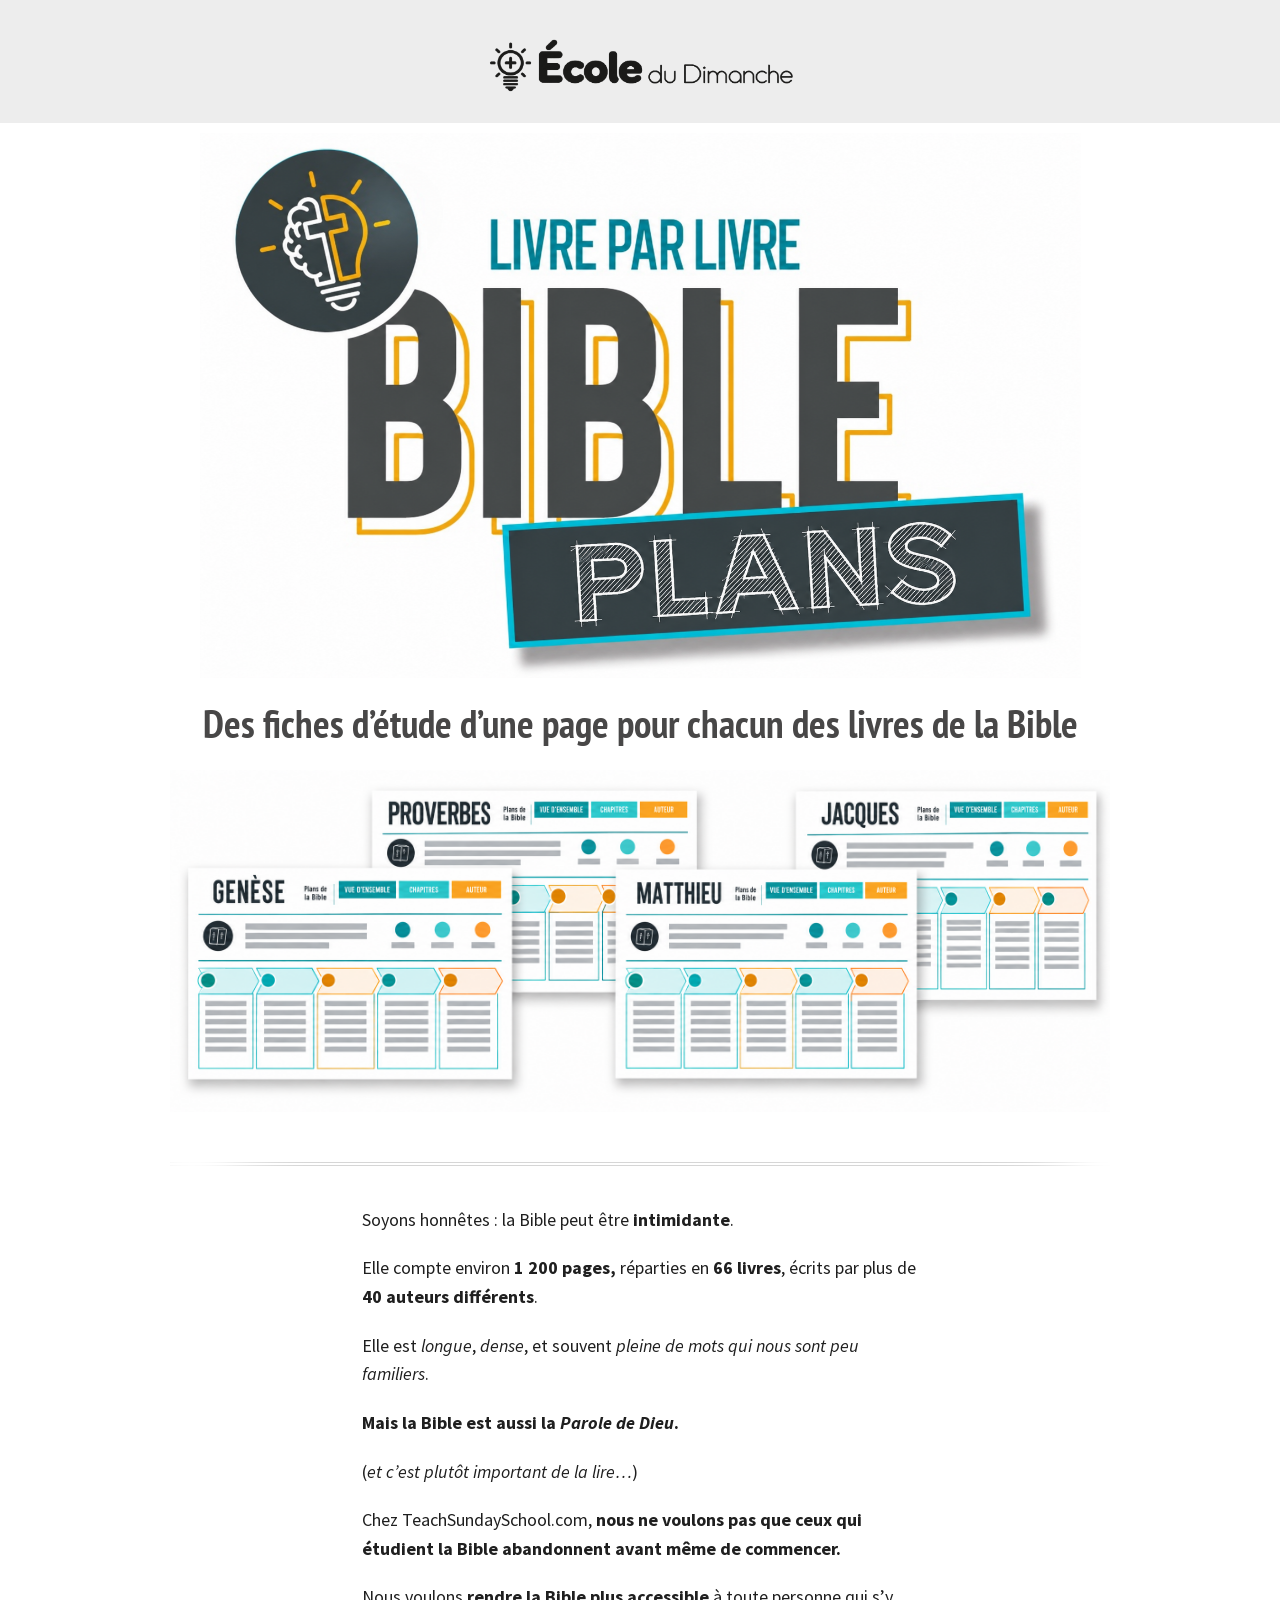
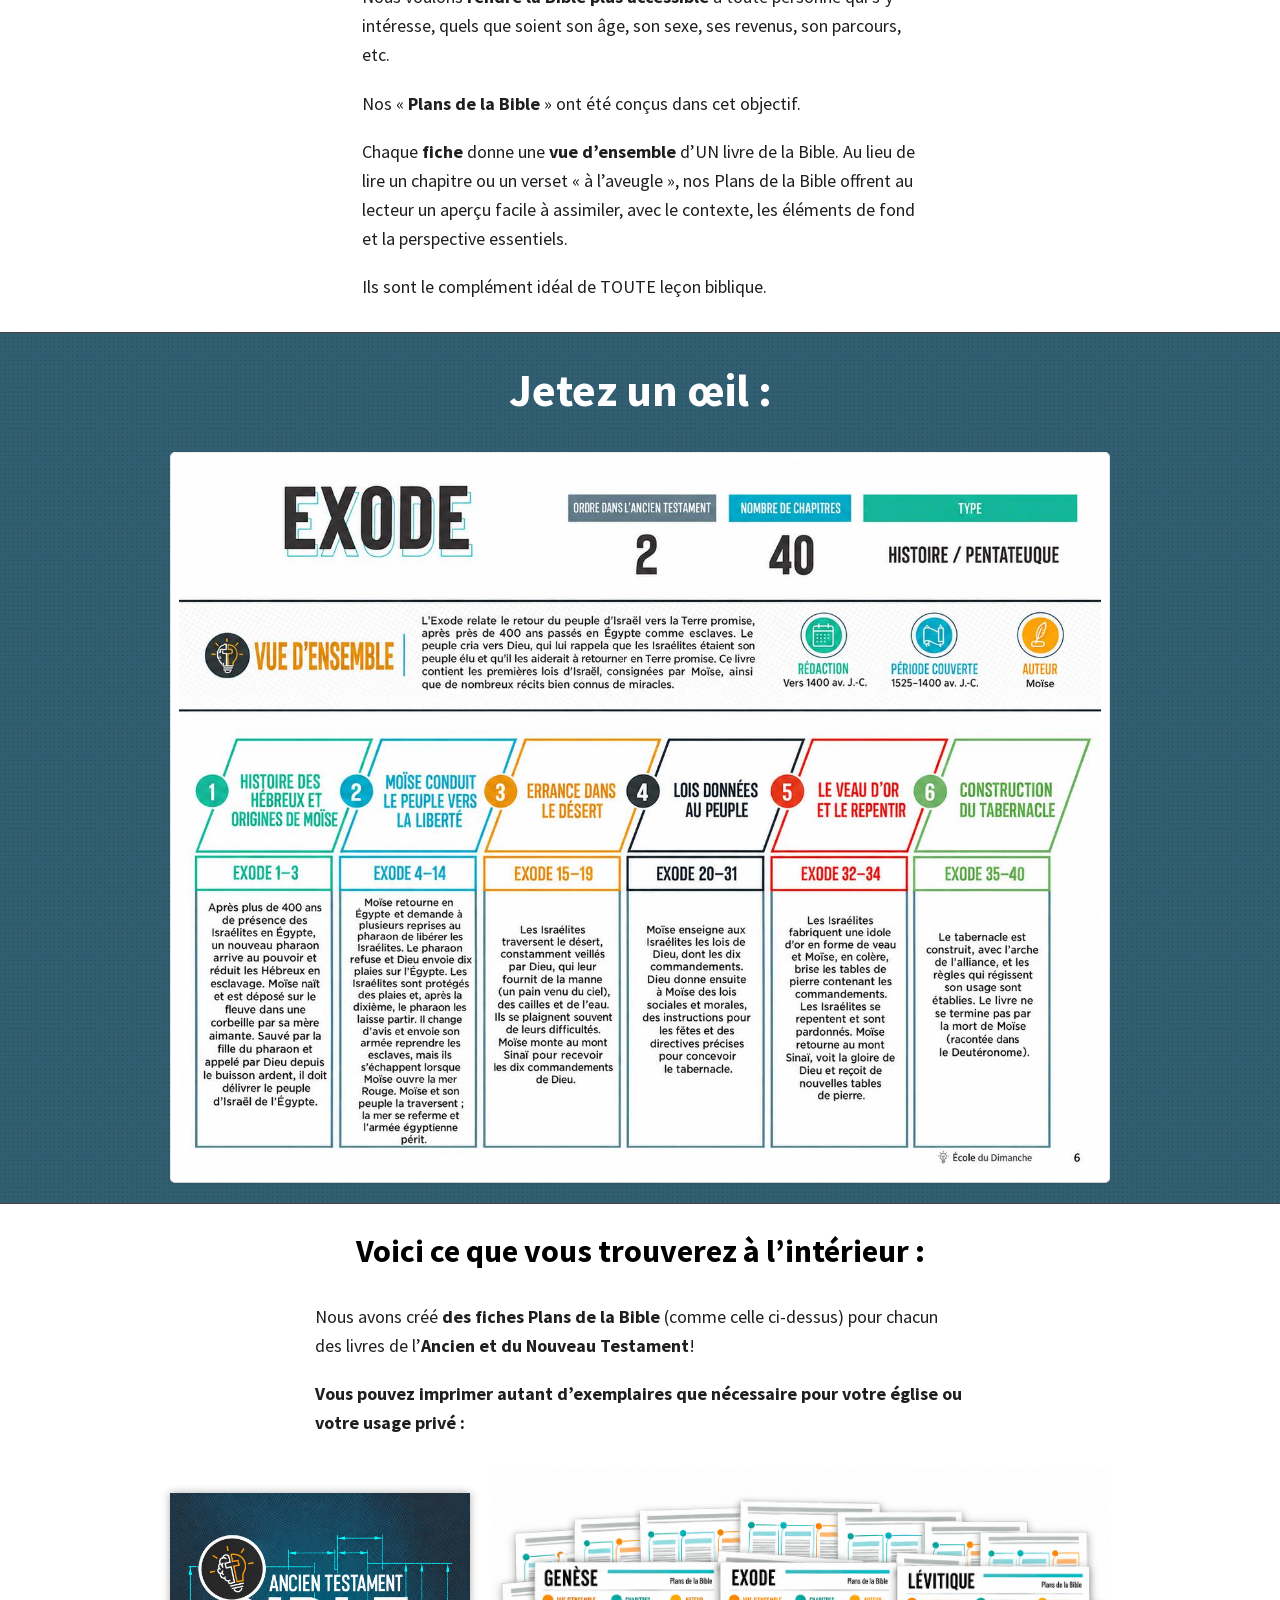
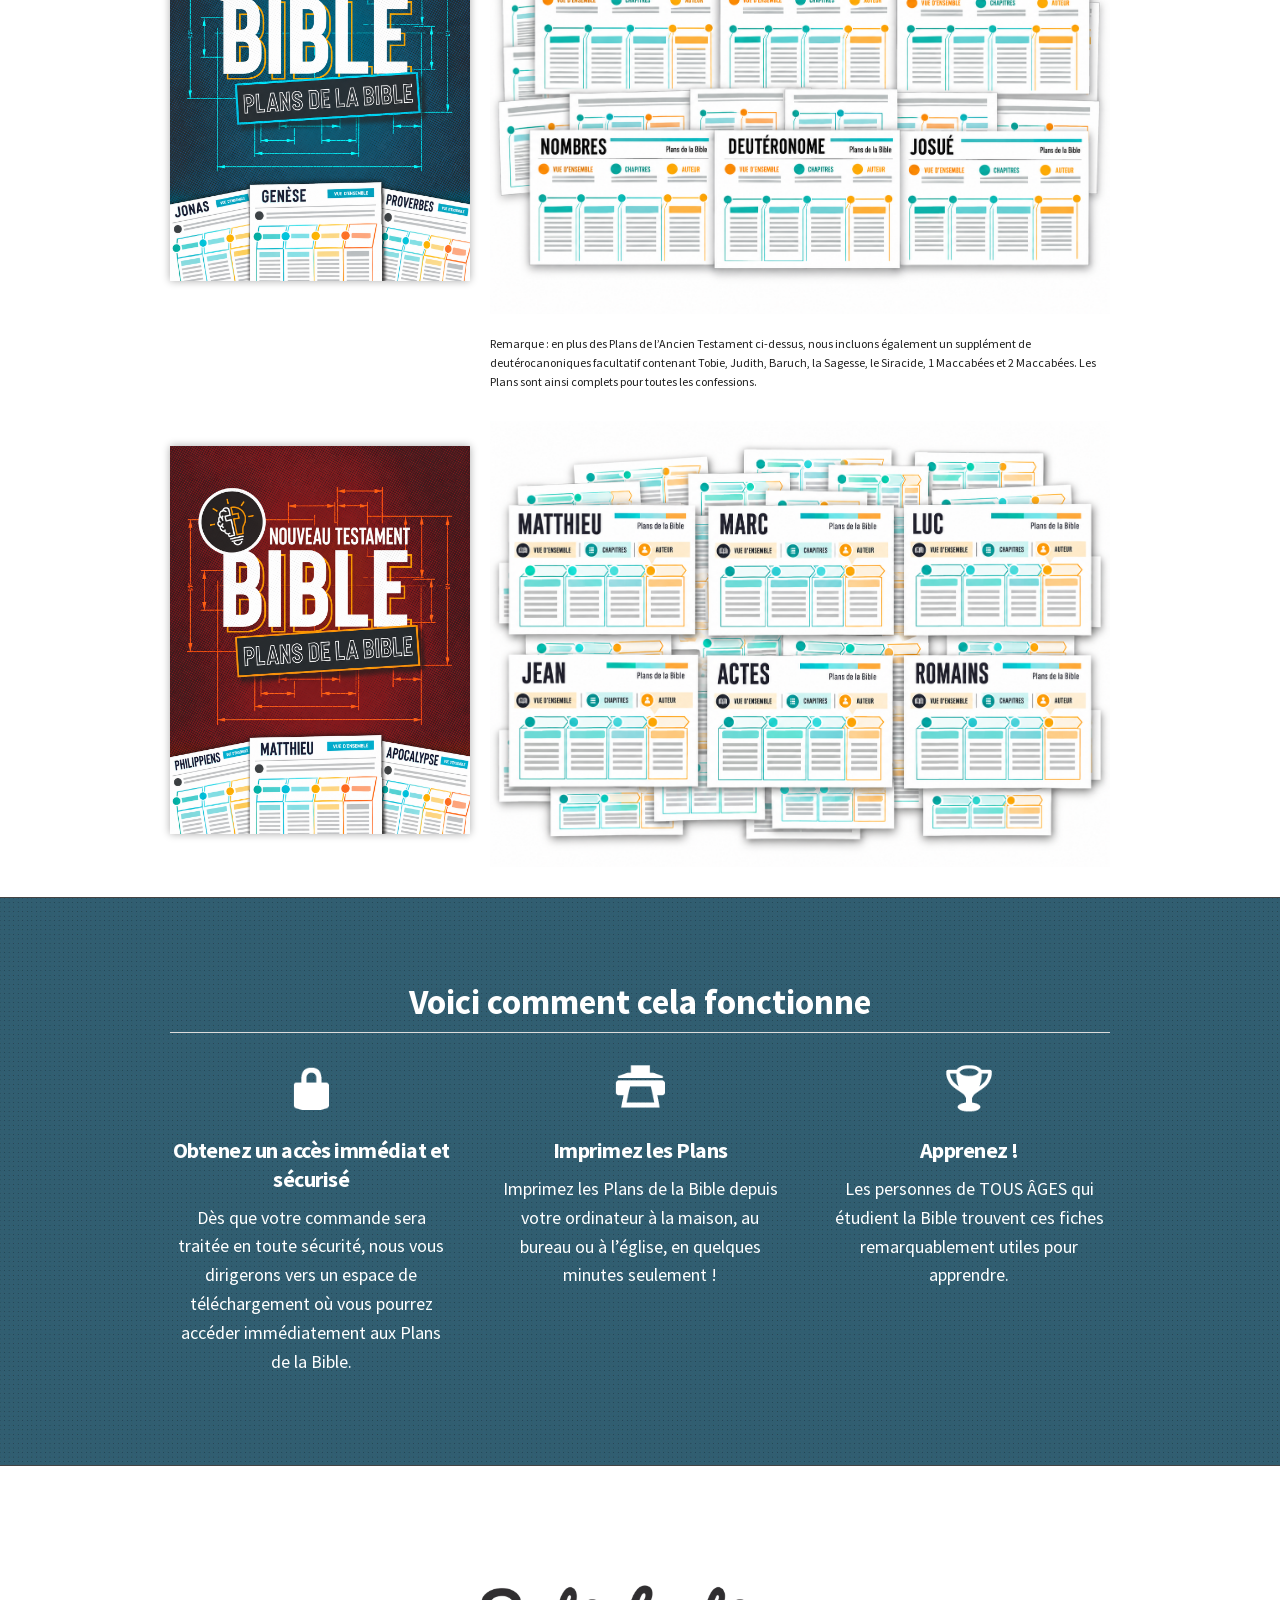
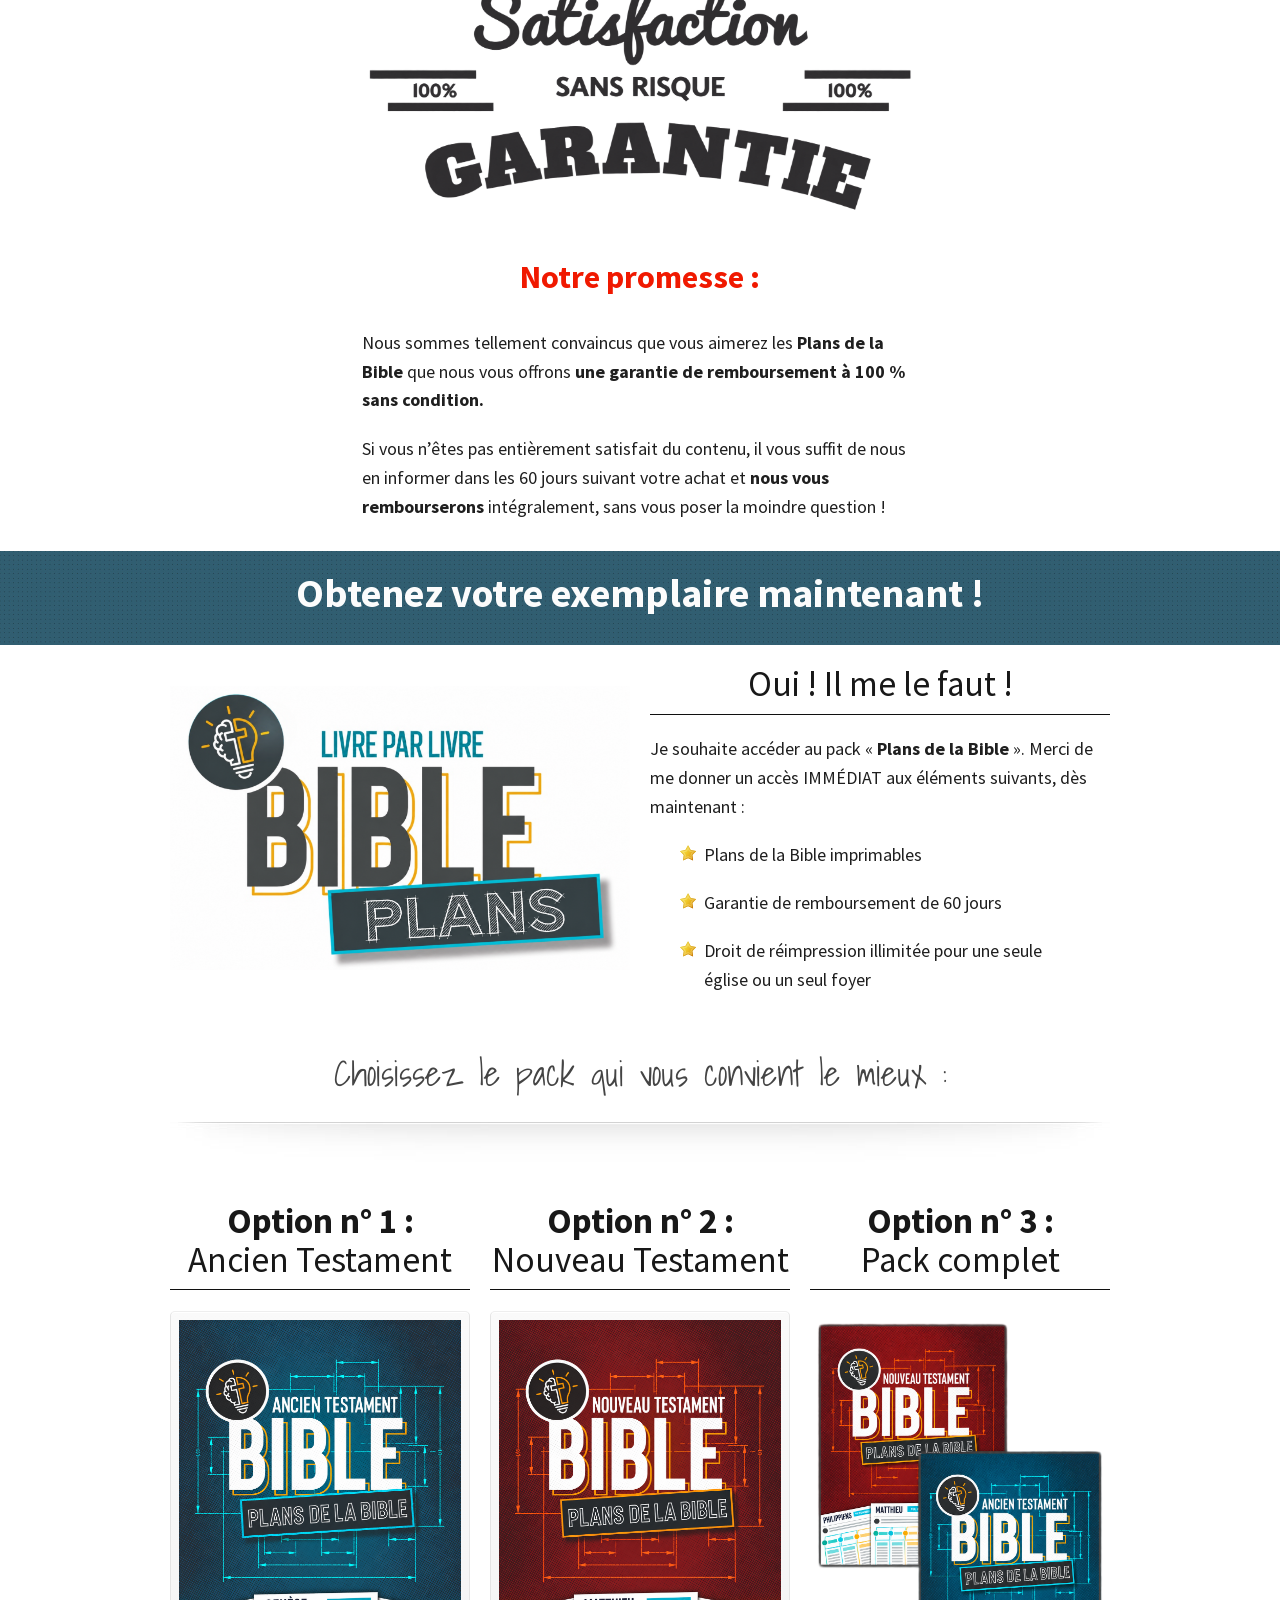
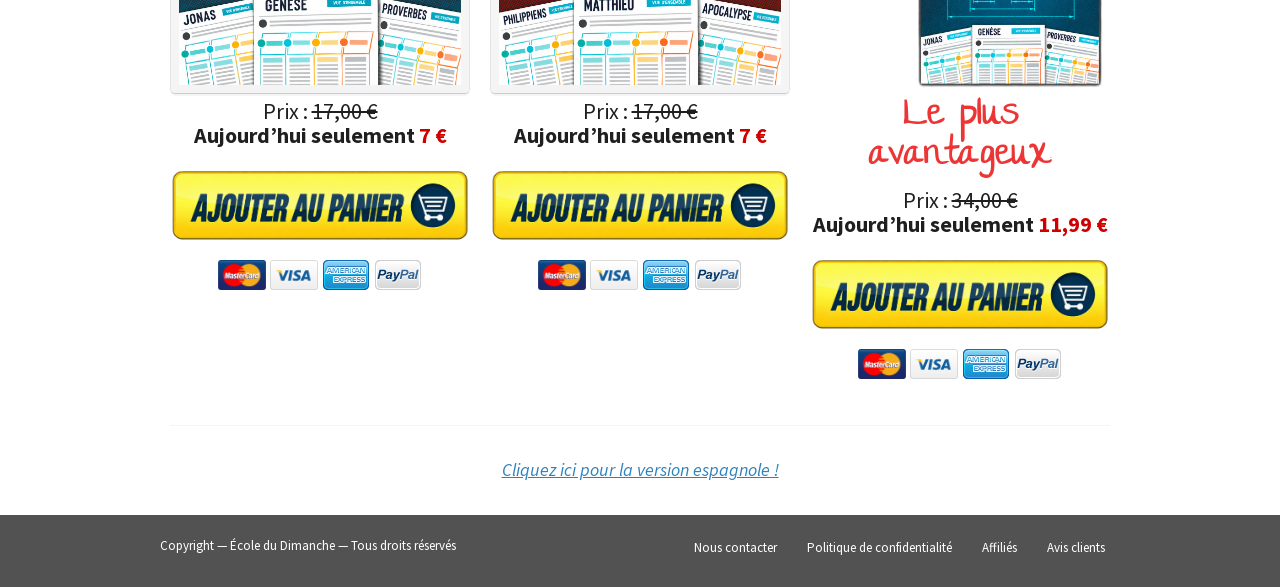
==== index.html @ 2058023f "Add files via upload" ====
<!DOCTYPE html>
<html lang="fr-FR"><head><meta charset="utf-8"><meta name="viewport" content="width=device-width,initial-scale=1"><title>Plans de la Bible : fiches d’une page pour chaque livre — École du Dimanche</title><meta name="description" content="Des fiches d’une page pour chacun des livres de l’Ancien et du Nouveau Testament."><link rel="icon" href="assets/TSS-Logo-Black1-fr.png"><link rel="stylesheet" href="assets/fonts.css"><link rel="stylesheet" href="assets/original.css"><style>.animated { animation-duration: 1s; animation-fill-mode: both; }
.animated.infinite { animation-iteration-count: infinite; }
.animated.hinge { animation-duration: 2s; }
.animated.flipOutX, .animated.flipOutY, .animated.bounceIn, .animated.bounceOut { animation-duration: 0.75s; }
@keyframes pulse { 
  0% { transform: scale3d(1, 1, 1); }
  50% { transform: scale3d(1.05, 1.05, 1.05); }
  100% { transform: scale3d(1, 1, 1); }
}
.pulse { animation-name: pulse; }
.cbtb html { font-family: sans-serif; text-size-adjust: 100%; }
.cbtb body { margin: 0px; }
.cbtb article, .cbtb aside, .cbtb details, .cbtb figcaption, .cbtb figure, .cbtb footer, .cbtb header, .cbtb hgroup, .cbtb main, .cbtb menu, .cbtb nav, .cbtb section, .cbtb summary { display: block; }
.cbtb audio, .cbtb canvas, .cbtb progress, .cbtb video { display: inline-block; vertical-align: baseline; }
.cbtb audio:not([controls]) { display: none; height: 0px; }
.cbtb [hidden], .cbtb template { display: none; }
.cbtb a { background-color: transparent; }
.cbtb a:active, .cbtb a:hover { outline: 0px; }
.cbtb abbr[title] { border-bottom: 1px dotted; }
.cbtb b, .cbtb strong { font-weight: 700; }
.cbtb dfn { font-style: italic; }
.cbtb h1 { font-size: 2em; margin: 0.67em 0px; }
.cbtb mark { background: rgb(255, 255, 0); color: rgb(0, 0, 0); }
.cbtb small { font-size: 80%; }
.cbtb sub, .cbtb sup { font-size: 75%; line-height: 0; position: relative; vertical-align: baseline; }
.cbtb sup { top: -0.5em; }
.cbtb sub { bottom: -0.25em; }
.cbtb img { border: 0px; }
.cbtb svg:not(:root) { overflow: hidden; }
.cbtb figure { margin: 1em 40px; }
.cbtb hr { box-sizing: content-box; height: 0px; }
.cbtb pre { overflow: auto; }
.cbtb code, .cbtb kbd, .cbtb pre, .cbtb samp { font-family: monospace, monospace; font-size: 1em; }
.cbtb button, .cbtb input, .cbtb optgroup, .cbtb select, .cbtb textarea { color: inherit; font: inherit; margin: 0px; }
.cbtb button { overflow: visible; }
.cbtb button, .cbtb select { text-transform: none; }
.cbtb button, .cbtb html input[type="button"], .cbtb input[type="reset"], .cbtb input[type="submit"] { appearance: button; cursor: pointer; }
.cbtb button[disabled], .cbtb html input[disabled] { cursor: default; }
.cbtb input { line-height: normal; }
.cbtb input[type="checkbox"], .cbtb input[type="radio"] { box-sizing: border-box; padding: 0px; }
.cbtb input[type="number"]::-webkit-inner-spin-button, .cbtb input[type="number"]::-webkit-outer-spin-button { height: auto; }
.cbtb input[type="search"] { appearance: textfield; box-sizing: content-box; }
.cbtb input[type="search"]::-webkit-search-cancel-button, .cbtb input[type="search"]::-webkit-search-decoration { appearance: none; }
.cbtb fieldset { border: 1px solid silver; margin: 0px 2px; padding: 0.35em 0.625em 0.75em; }
.cbtb legend { border: 0px; padding: 0px; }
.cbtb textarea { overflow: auto; }
.cbtb optgroup { font-weight: 700; }
.cbtb table { border-collapse: collapse; border-spacing: 0px; }
.cbtb td, .cbtb th { padding: 0px; }
.cbtb * { box-sizing: border-box; }
.cbtb ::before, .cbtb ::after { box-sizing: border-box; }
.cbtb html { font-size: 10px; -webkit-tap-highlight-color: transparent; }
.cbtb body { font-family: "Helvetica Neue", Helvetica, Arial, sans-serif; font-size: 14px; line-height: 1.42857; color: rgb(51, 51, 51); background-color: rgb(255, 255, 255); }
.cbtb input, .cbtb button, .cbtb select, .cbtb textarea { font-family: inherit; font-size: inherit; line-height: inherit; }
.cbtb a { color: rgb(51, 122, 183); text-decoration: none; }
.cbtb a:hover, .cbtb a:focus { color: rgb(35, 82, 124); text-decoration: underline; }
.cbtb a:focus { outline: -webkit-focus-ring-color auto 5px; outline-offset: -2px; }
.cbtb figure { margin: 0px; }
.cbtb img { vertical-align: middle; }
.cbtb .cbtb-img-responsive { display: block; max-width: 100%; height: auto; }
.cbtb .cbtb-img-rounded { border-radius: 6px; }
.cbtb .cbtb-img-thumbnail { padding: 4px; line-height: 1.42857; background-color: rgb(255, 255, 255); border: 1px solid rgb(221, 221, 221); border-radius: 4px; transition: 0.2s ease-in-out; display: inline-block; max-width: 100%; height: auto; }
.cbtb .cbtb-img-circle { border-radius: 50%; }
.cbtb hr { margin-top: 20px; margin-bottom: 20px; border-width: 1px 0px 0px; border-style: solid none none; border-color: rgb(238, 238, 238) currentcolor currentcolor; border-image: none; }
.cbtb .cbtb-sr-only { position: absolute; width: 1px; height: 1px; margin: -1px; padding: 0px; overflow: hidden; clip: rect(0px, 0px, 0px, 0px); border: 0px; }
.cbtb .cbtb-sr-only-focusable:active, .cbtb .cbtb-sr-only-focusable:focus { position: static; width: auto; height: auto; margin: 0px; overflow: visible; clip: auto; }
.cbtb [role="button"] { cursor: pointer; }
.cbtb .cbtb-container { margin-right: auto; margin-left: auto; padding-left: 15px; padding-right: 15px; }
@media (min-width: 768px) {
  .cbtb .cbtb-container { width: 750px; }
}
@media (min-width: 992px) {
  .cbtb .cbtb-container { width: 970px; }
}
@media (min-width: 1200px) {
  .cbtb .cbtb-container { width: 1170px; }
}
.cbtb .cbtb-container-fluid { margin-right: auto; margin-left: auto; padding-left: 15px; padding-right: 15px; }
.cbtb .cbtb-row { margin-left: -15px; margin-right: -15px; }
.cbtb .cbtb-col-xs-1, .cbtb .cbtb-col-sm-1, .cbtb .cbtb-col-md-1, .cbtb .cbtb-col-lg-1, .cbtb .cbtb-col-xs-2, .cbtb .cbtb-col-sm-2, .cbtb .cbtb-col-md-2, .cbtb .cbtb-col-lg-2, .cbtb .cbtb-col-xs-3, .cbtb .cbtb-col-sm-3, .cbtb .cbtb-col-md-3, .cbtb .cbtb-col-lg-3, .cbtb .cbtb-col-xs-4, .cbtb .cbtb-col-sm-4, .cbtb .cbtb-col-md-4, .cbtb .cbtb-col-lg-4, .cbtb .cbtb-col-xs-5, .cbtb .cbtb-col-sm-5, .cbtb .cbtb-col-md-5, .cbtb .cbtb-col-lg-5, .cbtb .cbtb-col-xs-6, .cbtb .cbtb-col-sm-6, .cbtb .cbtb-col-md-6, .cbtb .cbtb-col-lg-6, .cbtb .cbtb-col-xs-7, .cbtb .cbtb-col-sm-7, .cbtb .cbtb-col-md-7, .cbtb .cbtb-col-lg-7, .cbtb .cbtb-col-xs-8, .cbtb .cbtb-col-sm-8, .cbtb .cbtb-col-md-8, .cbtb .cbtb-col-lg-8, .cbtb .cbtb-col-xs-9, .cbtb .cbtb-col-sm-9, .cbtb .cbtb-col-md-9, .cbtb .cbtb-col-lg-9, .cbtb .cbtb-col-xs-10, .cbtb .cbtb-col-sm-10, .cbtb .cbtb-col-md-10, .cbtb .cbtb-col-lg-10, .cbtb .cbtb-col-xs-11, .cbtb .cbtb-col-sm-11, .cbtb .cbtb-col-md-11, .cbtb .cbtb-col-lg-11, .cbtb .cbtb-col-xs-12, .cbtb .cbtb-col-sm-12, .cbtb .cbtb-col-md-12, .cbtb .cbtb-col-lg-12 { position: relative; min-height: 1px; padding-left: 15px; padding-right: 15px; }
.cbtb .cbtb-col-xs-1, .cbtb .cbtb-col-xs-2, .cbtb .cbtb-col-xs-3, .cbtb .cbtb-col-xs-4, .cbtb .cbtb-col-xs-5, .cbtb .cbtb-col-xs-6, .cbtb .cbtb-col-xs-7, .cbtb .cbtb-col-xs-8, .cbtb .cbtb-col-xs-9, .cbtb .cbtb-col-xs-10, .cbtb .cbtb-col-xs-11, .cbtb .cbtb-col-xs-12 { float: left; }
.cbtb .cbtb-col-xs-12 { width: 100%; }
.cbtb .cbtb-col-xs-11 { width: 91.6667%; }
.cbtb .cbtb-col-xs-10 { width: 83.3333%; }
.cbtb .cbtb-col-xs-9 { width: 75%; }
.cbtb .cbtb-col-xs-8 { width: 66.6667%; }
.cbtb .cbtb-col-xs-7 { width: 58.3333%; }
.cbtb .cbtb-col-xs-6 { width: 50%; }
.cbtb .cbtb-col-xs-5 { width: 41.6667%; }
.cbtb .cbtb-col-xs-4 { width: 33.3333%; }
.cbtb .cbtb-col-xs-3 { width: 25%; }
.cbtb .cbtb-col-xs-2 { width: 16.6667%; }
.cbtb .cbtb-col-xs-1 { width: 8.33333%; }
.cbtb .cbtb-col-xs-pull-12 { right: 100%; }
.cbtb .cbtb-col-xs-pull-11 { right: 91.6667%; }
.cbtb .cbtb-col-xs-pull-10 { right: 83.3333%; }
.cbtb .cbtb-col-xs-pull-9 { right: 75%; }
.cbtb .cbtb-col-xs-pull-8 { right: 66.6667%; }
.cbtb .cbtb-col-xs-pull-7 { right: 58.3333%; }
.cbtb .cbtb-col-xs-pull-6 { right: 50%; }
.cbtb .cbtb-col-xs-pull-5 { right: 41.6667%; }
.cbtb .cbtb-col-xs-pull-4 { right: 33.3333%; }
.cbtb .cbtb-col-xs-pull-3 { right: 25%; }
.cbtb .cbtb-col-xs-pull-2 { right: 16.6667%; }
.cbtb .cbtb-col-xs-pull-1 { right: 8.33333%; }
.cbtb .cbtb-col-xs-pull-0 { right: auto; }
.cbtb .cbtb-col-xs-push-12 { left: 100%; }
.cbtb .cbtb-col-xs-push-11 { left: 91.6667%; }
.cbtb .cbtb-col-xs-push-10 { left: 83.3333%; }
.cbtb .cbtb-col-xs-push-9 { left: 75%; }
.cbtb .cbtb-col-xs-push-8 { left: 66.6667%; }
.cbtb .cbtb-col-xs-push-7 { left: 58.3333%; }
.cbtb .cbtb-col-xs-push-6 { left: 50%; }
.cbtb .cbtb-col-xs-push-5 { left: 41.6667%; }
.cbtb .cbtb-col-xs-push-4 { left: 33.3333%; }
.cbtb .cbtb-col-xs-push-3 { left: 25%; }
.cbtb .cbtb-col-xs-push-2 { left: 16.6667%; }
.cbtb .cbtb-col-xs-push-1 { left: 8.33333%; }
.cbtb .cbtb-col-xs-push-0 { left: auto; }
.cbtb .cbtb-col-xs-offset-12 { margin-left: 100%; }
.cbtb .cbtb-col-xs-offset-11 { margin-left: 91.6667%; }
.cbtb .cbtb-col-xs-offset-10 { margin-left: 83.3333%; }
.cbtb .cbtb-col-xs-offset-9 { margin-left: 75%; }
.cbtb .cbtb-col-xs-offset-8 { margin-left: 66.6667%; }
.cbtb .cbtb-col-xs-offset-7 { margin-left: 58.3333%; }
.cbtb .cbtb-col-xs-offset-6 { margin-left: 50%; }
.cbtb .cbtb-col-xs-offset-5 { margin-left: 41.6667%; }
.cbtb .cbtb-col-xs-offset-4 { margin-left: 33.3333%; }
.cbtb .cbtb-col-xs-offset-3 { margin-left: 25%; }
.cbtb .cbtb-col-xs-offset-2 { margin-left: 16.6667%; }
.cbtb .cbtb-col-xs-offset-1 { margin-left: 8.33333%; }
.cbtb .cbtb-col-xs-offset-0 { margin-left: 0px; }
@media (min-width: 768px) {
  .cbtb .cbtb-col-sm-1, .cbtb .cbtb-col-sm-2, .cbtb .cbtb-col-sm-3, .cbtb .cbtb-col-sm-4, .cbtb .cbtb-col-sm-5, .cbtb .cbtb-col-sm-6, .cbtb .cbtb-col-sm-7, .cbtb .cbtb-col-sm-8, .cbtb .cbtb-col-sm-9, .cbtb .cbtb-col-sm-10, .cbtb .cbtb-col-sm-11, .cbtb .cbtb-col-sm-12 { float: left; }
  .cbtb .cbtb-col-sm-12 { width: 100%; }
  .cbtb .cbtb-col-sm-11 { width: 91.6667%; }
  .cbtb .cbtb-col-sm-10 { width: 83.3333%; }
  .cbtb .cbtb-col-sm-9 { width: 75%; }
  .cbtb .cbtb-col-sm-8 { width: 66.6667%; }
  .cbtb .cbtb-col-sm-7 { width: 58.3333%; }
  .cbtb .cbtb-col-sm-6 { width: 50%; }
  .cbtb .cbtb-col-sm-5 { width: 41.6667%; }
  .cbtb .cbtb-col-sm-4 { width: 33.3333%; }
  .cbtb .cbtb-col-sm-3 { width: 25%; }
  .cbtb .cbtb-col-sm-2 { width: 16.6667%; }
  .cbtb .cbtb-col-sm-1 { width: 8.33333%; }
  .cbtb .cbtb-col-sm-pull-12 { right: 100%; }
  .cbtb .cbtb-col-sm-pull-11 { right: 91.6667%; }
  .cbtb .cbtb-col-sm-pull-10 { right: 83.3333%; }
  .cbtb .cbtb-col-sm-pull-9 { right: 75%; }
  .cbtb .cbtb-col-sm-pull-8 { right: 66.6667%; }
  .cbtb .cbtb-col-sm-pull-7 { right: 58.3333%; }
  .cbtb .cbtb-col-sm-pull-6 { right: 50%; }
  .cbtb .cbtb-col-sm-pull-5 { right: 41.6667%; }
  .cbtb .cbtb-col-sm-pull-4 { right: 33.3333%; }
  .cbtb .cbtb-col-sm-pull-3 { right: 25%; }
  .cbtb .cbtb-col-sm-pull-2 { right: 16.6667%; }
  .cbtb .cbtb-col-sm-pull-1 { right: 8.33333%; }
  .cbtb .cbtb-col-sm-pull-0 { right: auto; }
  .cbtb .cbtb-col-sm-push-12 { left: 100%; }
  .cbtb .cbtb-col-sm-push-11 { left: 91.6667%; }
  .cbtb .cbtb-col-sm-push-10 { left: 83.3333%; }
  .cbtb .cbtb-col-sm-push-9 { left: 75%; }
  .cbtb .cbtb-col-sm-push-8 { left: 66.6667%; }
  .cbtb .cbtb-col-sm-push-7 { left: 58.3333%; }
  .cbtb .cbtb-col-sm-push-6 { left: 50%; }
  .cbtb .cbtb-col-sm-push-5 { left: 41.6667%; }
  .cbtb .cbtb-col-sm-push-4 { left: 33.3333%; }
  .cbtb .cbtb-col-sm-push-3 { left: 25%; }
  .cbtb .cbtb-col-sm-push-2 { left: 16.6667%; }
  .cbtb .cbtb-col-sm-push-1 { left: 8.33333%; }
  .cbtb .cbtb-col-sm-push-0 { left: auto; }
  .cbtb .cbtb-col-sm-offset-12 { margin-left: 100%; }
  .cbtb .cbtb-col-sm-offset-11 { margin-left: 91.6667%; }
  .cbtb .cbtb-col-sm-offset-10 { margin-left: 83.3333%; }
  .cbtb .cbtb-col-sm-offset-9 { margin-left: 75%; }
  .cbtb .cbtb-col-sm-offset-8 { margin-left: 66.6667%; }
  .cbtb .cbtb-col-sm-offset-7 { margin-left: 58.3333%; }
  .cbtb .cbtb-col-sm-offset-6 { margin-left: 50%; }
  .cbtb .cbtb-col-sm-offset-5 { margin-left: 41.6667%; }
  .cbtb .cbtb-col-sm-offset-4 { margin-left: 33.3333%; }
  .cbtb .cbtb-col-sm-offset-3 { margin-left: 25%; }
  .cbtb .cbtb-col-sm-offset-2 { margin-left: 16.6667%; }
  .cbtb .cbtb-col-sm-offset-1 { margin-left: 8.33333%; }
  .cbtb .cbtb-col-sm-offset-0 { margin-left: 0px; }
}
@media (min-width: 992px) {
  .cbtb .cbtb-col-md-1, .cbtb .cbtb-col-md-2, .cbtb .cbtb-col-md-3, .cbtb .cbtb-col-md-4, .cbtb .cbtb-col-md-5, .cbtb .cbtb-col-md-6, .cbtb .cbtb-col-md-7, .cbtb .cbtb-col-md-8, .cbtb .cbtb-col-md-9, .cbtb .cbtb-col-md-10, .cbtb .cbtb-col-md-11, .cbtb .cbtb-col-md-12 { float: left; }
  .cbtb .cbtb-col-md-12 { width: 100%; }
  .cbtb .cbtb-col-md-11 { width: 91.6667%; }
  .cbtb .cbtb-col-md-10 { width: 83.3333%; }
  .cbtb .cbtb-col-md-9 { width: 75%; }
  .cbtb .cbtb-col-md-8 { width: 66.6667%; }
  .cbtb .cbtb-col-md-7 { width: 58.3333%; }
  .cbtb .cbtb-col-md-6 { width: 50%; }
  .cbtb .cbtb-col-md-5 { width: 41.6667%; }
  .cbtb .cbtb-col-md-4 { width: 33.3333%; }
  .cbtb .cbtb-col-md-3 { width: 25%; }
  .cbtb .cbtb-col-md-2 { width: 16.6667%; }
  .cbtb .cbtb-col-md-1 { width: 8.33333%; }
  .cbtb .cbtb-col-md-pull-12 { right: 100%; }
  .cbtb .cbtb-col-md-pull-11 { right: 91.6667%; }
  .cbtb .cbtb-col-md-pull-10 { right: 83.3333%; }
  .cbtb .cbtb-col-md-pull-9 { right: 75%; }
  .cbtb .cbtb-col-md-pull-8 { right: 66.6667%; }
  .cbtb .cbtb-col-md-pull-7 { right: 58.3333%; }
  .cbtb .cbtb-col-md-pull-6 { right: 50%; }
  .cbtb .cbtb-col-md-pull-5 { right: 41.6667%; }
  .cbtb .cbtb-col-md-pull-4 { right: 33.3333%; }
  .cbtb .cbtb-col-md-pull-3 { right: 25%; }
  .cbtb .cbtb-col-md-pull-2 { right: 16.6667%; }
  .cbtb .cbtb-col-md-pull-1 { right: 8.33333%; }
  .cbtb .cbtb-col-md-pull-0 { right: auto; }
  .cbtb .cbtb-col-md-push-12 { left: 100%; }
  .cbtb .cbtb-col-md-push-11 { left: 91.6667%; }
  .cbtb .cbtb-col-md-push-10 { left: 83.3333%; }
  .cbtb .cbtb-col-md-push-9 { left: 75%; }
  .cbtb .cbtb-col-md-push-8 { left: 66.6667%; }
  .cbtb .cbtb-col-md-push-7 { left: 58.3333%; }
  .cbtb .cbtb-col-md-push-6 { left: 50%; }
  .cbtb .cbtb-col-md-push-5 { left: 41.6667%; }
  .cbtb .cbtb-col-md-push-4 { left: 33.3333%; }
  .cbtb .cbtb-col-md-push-3 { left: 25%; }
  .cbtb .cbtb-col-md-push-2 { left: 16.6667%; }
  .cbtb .cbtb-col-md-push-1 { left: 8.33333%; }
  .cbtb .cbtb-col-md-push-0 { left: auto; }
  .cbtb .cbtb-col-md-offset-12 { margin-left: 100%; }
  .cbtb .cbtb-col-md-offset-11 { margin-left: 91.6667%; }
  .cbtb .cbtb-col-md-offset-10 { margin-left: 83.3333%; }
  .cbtb .cbtb-col-md-offset-9 { margin-left: 75%; }
  .cbtb .cbtb-col-md-offset-8 { margin-left: 66.6667%; }
  .cbtb .cbtb-col-md-offset-7 { margin-left: 58.3333%; }
  .cbtb .cbtb-col-md-offset-6 { margin-left: 50%; }
  .cbtb .cbtb-col-md-offset-5 { margin-left: 41.6667%; }
  .cbtb .cbtb-col-md-offset-4 { margin-left: 33.3333%; }
  .cbtb .cbtb-col-md-offset-3 { margin-left: 25%; }
  .cbtb .cbtb-col-md-offset-2 { margin-left: 16.6667%; }
  .cbtb .cbtb-col-md-offset-1 { margin-left: 8.33333%; }
  .cbtb .cbtb-col-md-offset-0 { margin-left: 0px; }
}
@media (min-width: 1200px) {
  .cbtb .cbtb-col-lg-1, .cbtb .cbtb-col-lg-2, .cbtb .cbtb-col-lg-3, .cbtb .cbtb-col-lg-4, .cbtb .cbtb-col-lg-5, .cbtb .cbtb-col-lg-6, .cbtb .cbtb-col-lg-7, .cbtb .cbtb-col-lg-8, .cbtb .cbtb-col-lg-9, .cbtb .cbtb-col-lg-10, .cbtb .cbtb-col-lg-11, .cbtb .cbtb-col-lg-12 { float: left; }
  .cbtb .cbtb-col-lg-12 { width: 100%; }
  .cbtb .cbtb-col-lg-11 { width: 91.6667%; }
  .cbtb .cbtb-col-lg-10 { width: 83.3333%; }
  .cbtb .cbtb-col-lg-9 { width: 75%; }
  .cbtb .cbtb-col-lg-8 { width: 66.6667%; }
  .cbtb .cbtb-col-lg-7 { width: 58.3333%; }
  .cbtb .cbtb-col-lg-6 { width: 50%; }
  .cbtb .cbtb-col-lg-5 { width: 41.6667%; }
  .cbtb .cbtb-col-lg-4 { width: 33.3333%; }
  .cbtb .cbtb-col-lg-3 { width: 25%; }
  .cbtb .cbtb-col-lg-2 { width: 16.6667%; }
  .cbtb .cbtb-col-lg-1 { width: 8.33333%; }
  .cbtb .cbtb-col-lg-pull-12 { right: 100%; }
  .cbtb .cbtb-col-lg-pull-11 { right: 91.6667%; }
  .cbtb .cbtb-col-lg-pull-10 { right: 83.3333%; }
  .cbtb .cbtb-col-lg-pull-9 { right: 75%; }
  .cbtb .cbtb-col-lg-pull-8 { right: 66.6667%; }
  .cbtb .cbtb-col-lg-pull-7 { right: 58.3333%; }
  .cbtb .cbtb-col-lg-pull-6 { right: 50%; }
  .cbtb .cbtb-col-lg-pull-5 { right: 41.6667%; }
  .cbtb .cbtb-col-lg-pull-4 { right: 33.3333%; }
  .cbtb .cbtb-col-lg-pull-3 { right: 25%; }
  .cbtb .cbtb-col-lg-pull-2 { right: 16.6667%; }
  .cbtb .cbtb-col-lg-pull-1 { right: 8.33333%; }
  .cbtb .cbtb-col-lg-pull-0 { right: auto; }
  .cbtb .cbtb-col-lg-push-12 { left: 100%; }
  .cbtb .cbtb-col-lg-push-11 { left: 91.6667%; }
  .cbtb .cbtb-col-lg-push-10 { left: 83.3333%; }
  .cbtb .cbtb-col-lg-push-9 { left: 75%; }
  .cbtb .cbtb-col-lg-push-8 { left: 66.6667%; }
  .cbtb .cbtb-col-lg-push-7 { left: 58.3333%; }
  .cbtb .cbtb-col-lg-push-6 { left: 50%; }
  .cbtb .cbtb-col-lg-push-5 { left: 41.6667%; }
  .cbtb .cbtb-col-lg-push-4 { left: 33.3333%; }
  .cbtb .cbtb-col-lg-push-3 { left: 25%; }
  .cbtb .cbtb-col-lg-push-2 { left: 16.6667%; }
  .cbtb .cbtb-col-lg-push-1 { left: 8.33333%; }
  .cbtb .cbtb-col-lg-push-0 { left: auto; }
  .cbtb .cbtb-col-lg-offset-12 { margin-left: 100%; }
  .cbtb .cbtb-col-lg-offset-11 { margin-left: 91.6667%; }
  .cbtb .cbtb-col-lg-offset-10 { margin-left: 83.3333%; }
  .cbtb .cbtb-col-lg-offset-9 { margin-left: 75%; }
  .cbtb .cbtb-col-lg-offset-8 { margin-left: 66.6667%; }
  .cbtb .cbtb-col-lg-offset-7 { margin-left: 58.3333%; }
  .cbtb .cbtb-col-lg-offset-6 { margin-left: 50%; }
  .cbtb .cbtb-col-lg-offset-5 { margin-left: 41.6667%; }
  .cbtb .cbtb-col-lg-offset-4 { margin-left: 33.3333%; }
  .cbtb .cbtb-col-lg-offset-3 { margin-left: 25%; }
  .cbtb .cbtb-col-lg-offset-2 { margin-left: 16.6667%; }
  .cbtb .cbtb-col-lg-offset-1 { margin-left: 8.33333%; }
  .cbtb .cbtb-col-lg-offset-0 { margin-left: 0px; }
}
.cbtb .cbtb-fade { opacity: 0; transition: opacity 0.15s linear; }
.cbtb .cbtb-fade.cbtb-in { opacity: 1; }
.cbtb .cbtb-collapse { display: none; }
.cbtb .cbtb-collapse.cbtb-in { display: block; }
.cbtb tr.cbtb-collapse.cbtb-in { display: table-row; }
.cbtb tbody.cbtb-collapse.cbtb-in { display: table-row-group; }
.cbtb .cbtb-collapsing { position: relative; height: 0px; overflow: hidden; transition-property: height, visibility; transition-duration: 0.35s; transition-timing-function: ease; }
.cbtb .cbtb-close { float: right; font-size: 21px; font-weight: 700; line-height: 1; color: rgb(0, 0, 0); text-shadow: rgb(255, 255, 255) 0px 1px 0px; opacity: 0.2; }
.cbtb .cbtb-close:hover, .cbtb .cbtb-close:focus { color: rgb(0, 0, 0); text-decoration: none; cursor: pointer; opacity: 0.5; }
.cbtb button.cbtb-close { padding: 0px; cursor: pointer; background: transparent; border: 0px; appearance: none; }
.cbtb .cbtb-modal-open { overflow: hidden; }
.cbtb .cbtb-modal { display: none; overflow: hidden; position: fixed; inset: 0px; z-index: 1050; outline: 0px; }
.cbtb .cbtb-modal.cbtb-fade .cbtb-modal-dialog { transform: translate(0px, -25%); transition: transform 0.3s ease-out; }
.cbtb .cbtb-modal.cbtb-in .cbtb-modal-dialog { transform: translate(0px, 0px); }
.cbtb .cbtb-modal-open .cbtb-modal { overflow: hidden auto; }
.cbtb .cbtb-modal-dialog { position: relative; width: auto; margin: 10px; }
.cbtb .cbtb-modal-content { position: relative; background-color: rgb(255, 255, 255); border: 1px solid rgba(0, 0, 0, 0.2); border-radius: 6px; box-shadow: rgba(0, 0, 0, 0.5) 0px 3px 9px; background-clip: padding-box; outline: 0px; }
.cbtb .cbtb-modal-backdrop { position: fixed; inset: 0px; z-index: 1040; background-color: rgb(0, 0, 0); }
.cbtb .cbtb-modal-backdrop.cbtb-fade { opacity: 0; }
.cbtb .cbtb-modal-backdrop.cbtb-in { opacity: 0.5; }
.cbtb .cbtb-modal-header { padding: 15px; border-bottom: 1px solid rgb(229, 229, 229); min-height: 16.4286px; }
.cbtb .cbtb-modal-header .cbtb-close { margin-top: -2px; }
.cbtb .cbtb-modal-title { margin: 0px; line-height: 1.42857; }
.cbtb .cbtb-modal-body { position: relative; padding: 15px; }
.cbtb .cbtb-modal-footer { padding: 15px; text-align: right; border-top: 1px solid rgb(229, 229, 229); }
.cbtb .cbtb-modal-footer .cbtb-btn + .cbtb-btn { margin-left: 5px; margin-bottom: 0px; }
.cbtb .cbtb-modal-footer .cbtb-btn-group .cbtb-btn + .cbtb-btn { margin-left: -1px; }
.cbtb .cbtb-modal-footer .cbtb-btn-block + .cbtb-btn-block { margin-left: 0px; }
.cbtb .cbtb-modal-scrollbar-measure { position: absolute; top: -9999px; width: 50px; height: 50px; overflow: scroll; }
@media (min-width: 768px) {
  .cbtb .cbtb-modal-dialog { width: 600px; margin: 30px auto; }
  .cbtb .cbtb-modal-content { box-shadow: rgba(0, 0, 0, 0.5) 0px 5px 15px; }
  .cbtb .cbtb-modal-sm { width: 300px; }
}
@media (min-width: 992px) {
  .cbtb .cbtb-modal-lg { width: 900px; }
}
.cbtb .cbtb-clearfix::before, .cbtb .cbtb-clearfix::after, .cbtb .cbtb-container::before, .cbtb .cbtb-container::after, .cbtb .cbtb-container-fluid::before, .cbtb .cbtb-container-fluid::after, .cbtb .cbtb-row::before, .cbtb .cbtb-row::after, .cbtb .cbtb-modal-footer::before, .cbtb .cbtb-modal-footer::after { content: " "; display: table; }
.cbtb .cbtb-clearfix::after, .cbtb .cbtb-container::after, .cbtb .cbtb-container-fluid::after, .cbtb .cbtb-row::after, .cbtb .cbtb-modal-footer::after { clear: both; }
.cbtb .cbtb-center-block { display: block; margin-left: auto; margin-right: auto; }
.cbtb .cbtb-pull-right { float: right !important; }
.cbtb .cbtb-pull-left { float: left !important; }
.cbtb .cbtb-hide { display: none !important; }
.cbtb .cbtb-show { display: block !important; }
.cbtb .cbtb-invisible { visibility: hidden; }
.cbtb .cbtb-text-hide { font: 0px / 0 a; color: transparent; text-shadow: none; background-color: transparent; border: 0px; }
.cbtb .cbtb-hidden { display: none !important; }
.cbtb .cbtb-affix { position: fixed; }
.cbtb .cbtb-visible-xs, .cbtb .cbtb-visible-sm, .cbtb .cbtb-visible-md, .cbtb .cbtb-visible-lg { display: none !important; }
.cbtb .cbtb-visible-xs-block, .cbtb .cbtb-visible-xs-inline, .cbtb .cbtb-visible-xs-inline-block, .cbtb .cbtb-visible-sm-block, .cbtb .cbtb-visible-sm-inline, .cbtb .cbtb-visible-sm-inline-block, .cbtb .cbtb-visible-md-block, .cbtb .cbtb-visible-md-inline, .cbtb .cbtb-visible-md-inline-block, .cbtb .cbtb-visible-lg-block, .cbtb .cbtb-visible-lg-inline, .cbtb .cbtb-visible-lg-inline-block { display: none !important; }
@media (max-width: 767px) {
  .cbtb .cbtb-visible-xs { display: block !important; }
  .cbtb table.cbtb-visible-xs { display: table !important; }
  .cbtb tr.cbtb-visible-xs { display: table-row !important; }
  .cbtb th.cbtb-visible-xs, .cbtb td.cbtb-visible-xs { display: table-cell !important; }
}
@media (max-width: 767px) {
  .cbtb .cbtb-visible-xs-block { display: block !important; }
}
@media (max-width: 767px) {
  .cbtb .cbtb-visible-xs-inline { display: inline !important; }
}
@media (max-width: 767px) {
  .cbtb .cbtb-visible-xs-inline-block { display: inline-block !important; }
}
@media (min-width: 768px) and (max-width: 991px) {
  .cbtb .cbtb-visible-sm { display: block !important; }
  .cbtb table.cbtb-visible-sm { display: table !important; }
  .cbtb tr.cbtb-visible-sm { display: table-row !important; }
  .cbtb th.cbtb-visible-sm, .cbtb td.cbtb-visible-sm { display: table-cell !important; }
}
@media (min-width: 768px) and (max-width: 991px) {
  .cbtb .cbtb-visible-sm-block { display: block !important; }
}
@media (min-width: 768px) and (max-width: 991px) {
  .cbtb .cbtb-visible-sm-inline { display: inline !important; }
}
@media (min-width: 768px) and (max-width: 991px) {
  .cbtb .cbtb-visible-sm-inline-block { display: inline-block !important; }
}
@media (min-width: 992px) and (max-width: 1199px) {
  .cbtb .cbtb-visible-md { display: block !important; }
  .cbtb table.cbtb-visible-md { display: table !important; }
  .cbtb tr.cbtb-visible-md { display: table-row !important; }
  .cbtb th.cbtb-visible-md, .cbtb td.cbtb-visible-md { display: table-cell !important; }
}
@media (min-width: 992px) and (max-width: 1199px) {
  .cbtb .cbtb-visible-md-block { display: block !important; }
}
@media (min-width: 992px) and (max-width: 1199px) {
  .cbtb .cbtb-visible-md-inline { display: inline !important; }
}
@media (min-width: 992px) and (max-width: 1199px) {
  .cbtb .cbtb-visible-md-inline-block { display: inline-block !important; }
}
@media (min-width: 1200px) {
  .cbtb .cbtb-visible-lg { display: block !important; }
  .cbtb table.cbtb-visible-lg { display: table !important; }
  .cbtb tr.cbtb-visible-lg { display: table-row !important; }
  .cbtb th.cbtb-visible-lg, .cbtb td.cbtb-visible-lg { display: table-cell !important; }
}
@media (min-width: 1200px) {
  .cbtb .cbtb-visible-lg-block { display: block !important; }
}
@media (min-width: 1200px) {
  .cbtb .cbtb-visible-lg-inline { display: inline !important; }
}
@media (min-width: 1200px) {
  .cbtb .cbtb-visible-lg-inline-block { display: inline-block !important; }
}
@media (max-width: 767px) {
  .cbtb .cbtb-hidden-xs { display: none !important; }
}
@media (min-width: 768px) and (max-width: 991px) {
  .cbtb .cbtb-hidden-sm { display: none !important; }
}
@media (min-width: 992px) and (max-width: 1199px) {
  .cbtb .cbtb-hidden-md { display: none !important; }
}
@media (min-width: 1200px) {
  .cbtb .cbtb-hidden-lg { display: none !important; }
}
.cbtb .cbtb-visible-print { display: none !important; }
@media print {
  .cbtb .cbtb-visible-print { display: block !important; }
  .cbtb table.cbtb-visible-print { display: table !important; }
  .cbtb tr.cbtb-visible-print { display: table-row !important; }
  .cbtb th.cbtb-visible-print, .cbtb td.cbtb-visible-print { display: table-cell !important; }
}
.cbtb .cbtb-visible-print-block { display: none !important; }
@media print {
  .cbtb .cbtb-visible-print-block { display: block !important; }
}
.cbtb .cbtb-visible-print-inline { display: none !important; }
@media print {
  .cbtb .cbtb-visible-print-inline { display: inline !important; }
}
.cbtb .cbtb-visible-print-inline-block { display: none !important; }
@media print {
  .cbtb .cbtb-visible-print-inline-block { display: inline-block !important; }
}
@media print {
  .cbtb .cbtb-hidden-print { display: none !important; }
}
.cbtb br { display: block; }
.cbtb ::before, .cbtb ::after { display: none; }
.cbtb .header-mode .show-header { display: block !important; }
.cbtb .header-mode .show-tab { display: none !important; }
.cbtb .tab-mode .show-tab { display: block !important; }
.cbtb .tab-mode .show-header { display: none !important; }
.cbtb .trust-badge .show-header { display: block !important; }
.cbtb .trust-badge .show-tab { display: none !important; }
.cbtb .cbtb-modal-dialog .show-tab { display: block !important; }
.cbtb .cbtb-modal-dialog .show-header { display: none !important; }
@media (min-width: 480px) {
  .cbtb .trust-badge.tab .show-tab { display: block !important; }
  .cbtb .trust-badge.tab .show-header { display: none !important; }
}
@media (min-width: 768px) {
  .cbtb .cbtb-modal-dialog.header .show-header { display: block !important; }
  .cbtb .cbtb-modal-dialog.header .show-tab { display: none !important; }
}
.cbtb .trust-badge { background-color: white; width: 100%; position: relative; padding: 0px; min-height: 26px; }
.cbtb .trust-badge a { outline: none; }
.cbtb .trust-badge a img { margin-top: 4px; max-height: 18px; }
.cbtb .trust-badge a img.accented { margin-top: 3px; }
.cbtb .trust-badge.header { border-width: medium !important; border-style: none !important; border-color: currentcolor !important; border-image: none !important; }
.cbtb .trust-badge.header img:hover { animation: 500ms ease 0s 1 normal none running pulse; }
@media (max-width: 480px) {
  .cbtb .trust-badge { border-width: medium !important; border-style: none !important; border-color: currentcolor !important; border-image: none !important; display: none !important; }
  .cbtb .trust-badge img:hover { animation: 500ms ease 0s 1 normal none running pulse; }
}
@media (min-width: 480px) {
  .cbtb .trust-badge.tab { position: absolute; z-index: 2147483646; padding: 5px 10px; border-radius: 0px 0px 5px 5px; width: 190px; height: 50px; top: 0px; left: 10px; }
  .cbtb .trust-badge.tab:hover { animation: 500ms ease 0s 1 normal none running pulse; }
  .cbtb .trust-badge.tab a img { max-height: 100%; max-width: 100%; }
  .cbtb .trust-badge.tab.top-left, .cbtb .trust-badge.tab.top-right { border-top-width: medium; border-top-style: none; border-top-color: currentcolor; }
  .cbtb .trust-badge.tab.top-right, .cbtb .trust-badge.tab.bottom-right { left: auto; right: 10px; }
  .cbtb .trust-badge.tab.bottom-left, .cbtb .trust-badge.tab.bottom-right { position: fixed; top: auto; bottom: 0px; border-radius: 5px 5px 0px 0px; border-bottom-width: medium; border-bottom-style: none; border-bottom-color: currentcolor; }
}
@media (max-width: 480px) {
  .cbtb .cbtb-modal, .cbtb .cbtb-modal-backdrop, .cbtb .cbtb-modal.cbtb-fade.cbtb-in { display: none !important; }
}
.cbtb #cbTabBBBReviewLink, .cbtb #cbHeaderBBBReviewLink { visibility: hidden; }
.cbtb .cbtb-modal, .cbtb .cbtb-modal.cbtb-fade.cbtb-in { position: fixed; z-index: 2147483647; inset: 0px; width: 100%; margin: 0px; padding: 0px; background: none; border-width: medium; border-style: none; border-color: currentcolor; border-image: none; box-shadow: none; }
.cbtb .cbtb-modal .cbtb-modal-dialog, .cbtb .cbtb-modal.cbtb-fade.cbtb-in .cbtb-modal-dialog { padding: 0px; top: 0px; width: 400px; max-width: 100%; margin: 0px auto; border-width: medium; border-style: none; border-color: currentcolor; border-image: none; }
.cbtb .cbtb-modal .cbtb-modal-dialog .cbtb-modal-content, .cbtb .cbtb-modal.cbtb-fade.cbtb-in .cbtb-modal-dialog .cbtb-modal-content { border-radius: 0px 0px 6px 6px; }
.cbtb .cbtb-modal .cbtb-modal-dialog .cbtb-modal-content .cbtb-close.ie8, .cbtb .cbtb-modal.cbtb-fade.cbtb-in .cbtb-modal-dialog .cbtb-modal-content .cbtb-close.ie8 { filter: none; }
.cbtb .cbtb-modal .cbtb-modal-dialog .cbtb-modal-content .cbtb-row, .cbtb .cbtb-modal.cbtb-fade.cbtb-in .cbtb-modal-dialog .cbtb-modal-content .cbtb-row { padding: 0px; }
.cbtb .cbtb-modal .cbtb-modal-dialog .cbtb-modal-content .cbtb-modal-header, .cbtb .cbtb-modal.cbtb-fade.cbtb-in .cbtb-modal-dialog .cbtb-modal-content .cbtb-modal-header { padding: 5px 15px; }
.cbtb .cbtb-modal .cbtb-modal-dialog .cbtb-modal-content .cbtb-modal-header a, .cbtb .cbtb-modal.cbtb-fade.cbtb-in .cbtb-modal-dialog .cbtb-modal-content .cbtb-modal-header a { outline: none; }
.cbtb .cbtb-modal .cbtb-modal-dialog .cbtb-modal-content .cbtb-modal-header a img, .cbtb .cbtb-modal.cbtb-fade.cbtb-in .cbtb-modal-dialog .cbtb-modal-content .cbtb-modal-header a img { margin: 10px 0px; max-width: 67%; }
.cbtb .cbtb-modal .cbtb-modal-dialog .cbtb-modal-content .cbtb-modal-header a img.accented, .cbtb .cbtb-modal.cbtb-fade.cbtb-in .cbtb-modal-dialog .cbtb-modal-content .cbtb-modal-header a img.accented { margin: 7px 0px 10px; }
.cbtb .cbtb-modal .cbtb-modal-dialog .cbtb-modal-content .cbtb-modal-header .bbb, .cbtb .cbtb-modal.cbtb-fade.cbtb-in .cbtb-modal-dialog .cbtb-modal-content .cbtb-modal-header .bbb { max-width: 27%; }
.cbtb .cbtb-modal .cbtb-modal-dialog .cbtb-modal-content .cbtb-modal-header .bbb img, .cbtb .cbtb-modal.cbtb-fade.cbtb-in .cbtb-modal-dialog .cbtb-modal-content .cbtb-modal-header .bbb img { margin: 0px; max-width: 100%; }
.cbtb .cbtb-modal .cbtb-modal-dialog .cbtb-modal-content .cbtb-modal-header .cbtb-close, .cbtb .cbtb-modal.cbtb-fade.cbtb-in .cbtb-modal-dialog .cbtb-modal-content .cbtb-modal-header .cbtb-close { position: absolute; top: 15px; right: 15px; }
.cbtb .cbtb-modal .cbtb-modal-dialog .cbtb-modal-content .cbtb-modal-body p, .cbtb .cbtb-modal.cbtb-fade.cbtb-in .cbtb-modal-dialog .cbtb-modal-content .cbtb-modal-body p { line-height: 1.5em; margin-bottom: 5px; font-family: -apple-system, BlinkMacSystemFont, "Segoe UI", Roboto, Oxygen-Sans, Ubuntu, Cantarell, "Helvetica Neue", sans-serif !important; font-size: 12px !important; font-weight: 400 !important; }
.cbtb .cbtb-modal .cbtb-modal-dialog .cbtb-modal-content .cbtb-modal-body p.trust-statement, .cbtb .cbtb-modal.cbtb-fade.cbtb-in .cbtb-modal-dialog .cbtb-modal-content .cbtb-modal-body p.trust-statement { font-size: 14px !important; }
.cbtb .cbtb-modal .cbtb-modal-dialog .cbtb-modal-content .cbtb-modal-body p.trust-statement strong, .cbtb .cbtb-modal.cbtb-fade.cbtb-in .cbtb-modal-dialog .cbtb-modal-content .cbtb-modal-body p.trust-statement strong { overflow-wrap: break-word; }
.cbtb .cbtb-modal .cbtb-modal-dialog .cbtb-modal-content .cbtb-modal-body .bbb, .cbtb .cbtb-modal.cbtb-fade.cbtb-in .cbtb-modal-dialog .cbtb-modal-content .cbtb-modal-body .bbb { max-width: 20%; position: absolute; top: 10px; right: 10px; }
.cbtb .cbtb-modal .cbtb-modal-dialog .cbtb-modal-content .cbtb-modal-body .bbb img, .cbtb .cbtb-modal.cbtb-fade.cbtb-in .cbtb-modal-dialog .cbtb-modal-content .cbtb-modal-body .bbb img { max-width: 100%; }
.cbtb .cbtb-modal .cbtb-modal-dialog .cbtb-modal-content .cbtb-modal-body .cbtb-close, .cbtb .cbtb-modal.cbtb-fade.cbtb-in .cbtb-modal-dialog .cbtb-modal-content .cbtb-modal-body .cbtb-close { position: absolute; bottom: 15px; right: 15px; }
.cbtb .cbtb-modal .cbtb-modal-dialog .cbtb-modal-content .show-header, .cbtb .cbtb-modal.cbtb-fade.cbtb-in .cbtb-modal-dialog .cbtb-modal-content .show-header { display: none; }
.cbtb .cbtb-modal-open { overflow: auto !important; }
.cbtb .cbtb-modal-backdrop { opacity: 0 !important; }
@media (min-width: 480px) {
  .cbtb .cbtb-modal.cbtb-fade .cbtb-modal-dialog.tab.bottom-left, .cbtb .cbtb-modal.cbtb-fade .cbtb-modal-dialog.tab.bottom-right { transform: translate(0px, 25%); }
  .cbtb .cbtb-modal.cbtb-in .cbtb-modal-dialog.tab.bottom-left, .cbtb .cbtb-modal.cbtb-in .cbtb-modal-dialog.tab.bottom-right { transform: translate(0px, 0px); }
  .cbtb .cbtb-modal.cbtb-fade .cbtb-modal-dialog.tab, .cbtb .cbtb-modal.cbtb-in .cbtb-modal-dialog.tab, .cbtb .cbtb-modal.cbtb-fade.cbtb-in .cbtb-modal-dialog.tab { position: absolute; margin: 0px; left: 10px; }
  .cbtb .cbtb-modal.cbtb-fade .cbtb-modal-dialog.tab.top-right, .cbtb .cbtb-modal.cbtb-in .cbtb-modal-dialog.tab.top-right, .cbtb .cbtb-modal.cbtb-fade.cbtb-in .cbtb-modal-dialog.tab.top-right, .cbtb .cbtb-modal.cbtb-fade .cbtb-modal-dialog.tab.bottom-right, .cbtb .cbtb-modal.cbtb-in .cbtb-modal-dialog.tab.bottom-right, .cbtb .cbtb-modal.cbtb-fade.cbtb-in .cbtb-modal-dialog.tab.bottom-right { left: auto; right: 10px; }
  .cbtb .cbtb-modal.cbtb-fade .cbtb-modal-dialog.tab.bottom-left, .cbtb .cbtb-modal.cbtb-in .cbtb-modal-dialog.tab.bottom-left, .cbtb .cbtb-modal.cbtb-fade.cbtb-in .cbtb-modal-dialog.tab.bottom-left, .cbtb .cbtb-modal.cbtb-fade .cbtb-modal-dialog.tab.bottom-right, .cbtb .cbtb-modal.cbtb-in .cbtb-modal-dialog.tab.bottom-right, .cbtb .cbtb-modal.cbtb-fade.cbtb-in .cbtb-modal-dialog.tab.bottom-right { top: auto; bottom: -6px; }
  .cbtb .cbtb-modal.cbtb-fade .cbtb-modal-dialog.tab.bottom-left .cbtb-modal-content, .cbtb .cbtb-modal.cbtb-in .cbtb-modal-dialog.tab.bottom-left .cbtb-modal-content, .cbtb .cbtb-modal.cbtb-fade.cbtb-in .cbtb-modal-dialog.tab.bottom-left .cbtb-modal-content, .cbtb .cbtb-modal.cbtb-fade .cbtb-modal-dialog.tab.bottom-right .cbtb-modal-content, .cbtb .cbtb-modal.cbtb-in .cbtb-modal-dialog.tab.bottom-right .cbtb-modal-content, .cbtb .cbtb-modal.cbtb-fade.cbtb-in .cbtb-modal-dialog.tab.bottom-right .cbtb-modal-content { border-radius: 6px 6px 0px 0px; border-bottom-width: medium; border-bottom-style: none; border-bottom-color: currentcolor; }
}
@media (min-width: 768px) {
  .cbtb .cbtb-modal .cbtb-modal-dialog.header, .cbtb .cbtb-modal.cbtb-fade.cbtb-in .cbtb-modal-dialog.header { width: 550px; }
  .cbtb .cbtb-modal .cbtb-modal-dialog.header .cbtb-modal-content .cbtb-modal-header a img, .cbtb .cbtb-modal.cbtb-fade.cbtb-in .cbtb-modal-dialog.header .cbtb-modal-content .cbtb-modal-header a img { max-width: 400px; }
  .cbtb .cbtb-modal .cbtb-modal-dialog.header .cbtb-modal-content .show-tab, .cbtb .cbtb-modal.cbtb-fade.cbtb-in .cbtb-modal-dialog.header .cbtb-modal-content .show-tab { display: none; }
  .cbtb .cbtb-modal .cbtb-modal-dialog.header .cbtb-modal-content .show-header, .cbtb .cbtb-modal.cbtb-fade.cbtb-in .cbtb-modal-dialog.header .cbtb-modal-content .show-header { display: block; }
}
.cbtb .trust-badge, .cbtb .cbtb-modal-content { border: 1px solid rgb(204, 204, 204); color: rgb(47, 72, 92) !important; }
.cbtb .trust-badge .cbtb-modal-header, .cbtb .cbtb-modal-content .cbtb-modal-header { border-bottom: 1px solid rgb(204, 204, 204); }
.cbtb .trust-badge .cbtb-close, .cbtb .cbtb-modal-content .cbtb-close { opacity: 0.6; color: rgb(47, 72, 92) !important; }
.cbtb .trust-badge.light-grey, .cbtb .cbtb-modal-content.light-grey { border: 1px solid rgb(204, 204, 204); background-color: rgb(242, 242, 242) !important; color: rgb(47, 72, 92) !important; }
.cbtb .trust-badge.light-grey .cbtb-modal-header, .cbtb .cbtb-modal-content.light-grey .cbtb-modal-header { border-bottom: 1px solid rgb(204, 204, 204); }
.cbtb .trust-badge.light-grey .cbtb-close, .cbtb .cbtb-modal-content.light-grey .cbtb-close { color: rgb(47, 72, 92) !important; }
.cbtb .trust-badge.dark-grey, .cbtb .cbtb-modal-content.dark-grey { border: 1px solid rgb(138, 149, 158); background-color: rgb(51, 51, 51) !important; color: rgb(204, 204, 204) !important; }
.cbtb .trust-badge.dark-grey .cbtb-modal-header, .cbtb .cbtb-modal-content.dark-grey .cbtb-modal-header { border-bottom: 1px solid rgb(138, 149, 158); }
.cbtb .trust-badge.dark-grey .cbtb-close, .cbtb .cbtb-modal-content.dark-grey .cbtb-close { color: rgb(204, 204, 204) !important; }
.cbtb .trust-badge.black, .cbtb .cbtb-modal-content.black { border: 1px solid rgb(47, 72, 92); background-color: rgb(0, 0, 0) !important; color: rgb(255, 255, 255) !important; }
.cbtb .trust-badge.black .cbtb-modal-header, .cbtb .cbtb-modal-content.black .cbtb-modal-header { border-bottom: 1px solid rgb(47, 72, 92); }
.cbtb .trust-badge.black .cbtb-close, .cbtb .cbtb-modal-content.black .cbtb-close { color: rgb(255, 255, 255) !important; }
.cbtb .trust-badge.light-blue, .cbtb .cbtb-modal-content.light-blue { border: 1px solid rgb(138, 149, 158); background-color: rgb(196, 220, 235) !important; color: rgb(47, 72, 92) !important; }
.cbtb .trust-badge.light-blue .cbtb-modal-header, .cbtb .cbtb-modal-content.light-blue .cbtb-modal-header { border-bottom: 1px solid rgb(138, 149, 158); }
.cbtb .trust-badge.light-blue .cbtb-close, .cbtb .cbtb-modal-content.light-blue .cbtb-close { color: rgb(47, 72, 92) !important; }
.cbtb .trust-badge.dark-blue, .cbtb .cbtb-modal-content.dark-blue { border: 1px solid rgb(138, 149, 158); background-color: rgb(47, 72, 92) !important; color: rgb(204, 204, 204) !important; }
.cbtb .trust-badge.dark-blue .cbtb-modal-header, .cbtb .cbtb-modal-content.dark-blue .cbtb-modal-header { border-bottom: 1px solid rgb(138, 149, 158); }
.cbtb .trust-badge.dark-blue .cbtb-close, .cbtb .cbtb-modal-content.dark-blue .cbtb-close { color: rgb(204, 204, 204) !important; }
.cbtb .trust-badge.light-yellow, .cbtb .cbtb-modal-content.light-yellow { border: 1px solid rgb(138, 149, 158); background-color: rgb(250, 235, 171) !important; color: rgb(47, 72, 92) !important; }
.cbtb .trust-badge.light-yellow .cbtb-modal-header, .cbtb .cbtb-modal-content.light-yellow .cbtb-modal-header { border-bottom: 1px solid rgb(138, 149, 158); }
.cbtb .trust-badge.light-yellow .cbtb-close, .cbtb .cbtb-modal-content.light-yellow .cbtb-close { color: rgb(47, 72, 92) !important; }
.cbtb .trust-badge.light-green, .cbtb .cbtb-modal-content.light-green { border: 1px solid rgb(204, 204, 204); background-color: rgb(200, 237, 200) !important; color: rgb(47, 72, 92) !important; }
.cbtb .trust-badge.light-green .cbtb-modal-header, .cbtb .cbtb-modal-content.light-green .cbtb-modal-header { border-bottom: 1px solid rgb(204, 204, 204); }
.cbtb .trust-badge.light-green .cbtb-close, .cbtb .cbtb-modal-content.light-green .cbtb-close { color: rgb(47, 72, 92) !important; }
.cbtb-modal-open { overflow: auto !important; }
.cbtb-modal-backdrop, .cbtb-modal-backdrop.cbtb-fade.cbtb-in { position: fixed; inset: 0px; z-index: 1040; background-color: rgb(0, 0, 0); opacity: 0 !important; }
.fancybox-margin { margin-right: 15px; }
.fb_hidden { position: absolute; top: -10000px; z-index: 10001; }
.fb_reposition { overflow: hidden; position: relative; }
.fb_invisible { display: none; }
.fb_reset { background: none; border: 0px; border-spacing: 0px; color: rgb(0, 0, 0); cursor: auto; direction: ltr; font-family: "lucida grande", tahoma, verdana, arial, sans-serif; font-size: 11px; font-style: normal; font-variant: normal; font-weight: 400; letter-spacing: normal; line-height: 1; margin: 0px; overflow: visible; padding: 0px; text-align: left; text-decoration: none; text-indent: 0px; text-shadow: none; text-transform: none; visibility: visible; white-space: normal; word-spacing: normal; }
.fb_reset > div { overflow: hidden; }
@keyframes fb_transform { 
  0% { opacity: 0; transform: scale(0.95); }
  100% { opacity: 1; transform: scale(1); }
}
.fb_animate { animation: 0.3s ease 0s 1 normal forwards running fb_transform; }
.fb_dialog { background: rgba(82, 82, 82, 0.7); position: absolute; top: -10000px; z-index: 10001; }
.fb_dialog_advanced { border-radius: 8px; padding: 10px; }
.fb_dialog_content { background: rgb(255, 255, 255); color: rgb(55, 55, 55); }
.fb_dialog_close_icon { background: url("https://connect.facebook.net/rsrc.php/v4/yq/r/IE9JII6Z1Ys.png") 0px 0px no-repeat scroll transparent; cursor: pointer; display: block; height: 15px; position: absolute; right: 18px; top: 17px; width: 15px; }
.fb_dialog_mobile .fb_dialog_close_icon { left: 5px; right: auto; top: 5px; }
.fb_dialog_padding { background-color: transparent; position: absolute; width: 1px; z-index: -1; }
.fb_dialog_close_icon:hover { background: url("https://connect.facebook.net/rsrc.php/v4/yq/r/IE9JII6Z1Ys.png") 0px -15px no-repeat scroll transparent; }
.fb_dialog_close_icon:active { background: url("https://connect.facebook.net/rsrc.php/v4/yq/r/IE9JII6Z1Ys.png") 0px -30px no-repeat scroll transparent; }
.fb_dialog_iframe { line-height: 0; }
.fb_dialog_content .dialog_title { background: rgb(109, 132, 180); border: 1px solid rgb(54, 88, 153); color: rgb(255, 255, 255); font-size: 14px; font-weight: 700; margin: 0px; }
.fb_dialog_content .dialog_title > span { background: url("https://connect.facebook.net/rsrc.php/v4/yd/r/Cou7n-nqK52.gif") 5px 50% no-repeat; float: left; padding: 5px 0px 7px 26px; }
body.fb_hidden { height: 100%; left: 0px; margin: 0px; overflow: visible; position: absolute; top: -10000px; transform: none; width: 100%; }
.fb_dialog.fb_dialog_mobile.loading { background: url("https://connect.facebook.net/rsrc.php/v4/ya/r/3rhSv5V8j3o.gif") 50% 50% no-repeat rgb(255, 255, 255); min-height: 100%; min-width: 100%; overflow: hidden; position: absolute; top: 0px; z-index: 10001; }
.fb_dialog.fb_dialog_mobile.loading.centered { background: none; height: auto; min-height: initial; min-width: initial; width: auto; }
.fb_dialog.fb_dialog_mobile.loading.centered #fb_dialog_loader_spinner { width: 100%; }
.fb_dialog.fb_dialog_mobile.loading.centered .fb_dialog_content { background: none; }
.loading.centered #fb_dialog_loader_close { clear: both; color: rgb(255, 255, 255); display: block; font-size: 18px; padding-top: 20px; }
#fb-root #fb_dialog_ipad_overlay { background: rgba(0, 0, 0, 0.4); inset: 0px; min-height: 100%; position: absolute; width: 100%; z-index: 10000; }
#fb-root #fb_dialog_ipad_overlay.hidden { display: none; }
.fb_dialog.fb_dialog_mobile.loading iframe { visibility: hidden; }
.fb_dialog_mobile .fb_dialog_iframe { position: sticky; top: 0px; }
.fb_dialog_content .dialog_header { border-bottom: 1px solid rgb(4, 59, 135); border-top-color: rgb(4, 59, 135); border-right-color: rgb(4, 59, 135); border-left-color: rgb(4, 59, 135); box-shadow: rgb(255, 255, 255) 0px 1px 1px -1px inset; color: rgb(255, 255, 255); font: 700 14px Helvetica, sans-serif; text-overflow: ellipsis; text-shadow: rgba(0, 30, 84, 0.298) 0px -1px 0px; vertical-align: middle; white-space: nowrap; }
.fb_dialog_content .dialog_header table { height: 43px; width: 100%; }
.fb_dialog_content .dialog_header td.header_left { font-size: 12px; padding-left: 5px; vertical-align: middle; width: 60px; }
.fb_dialog_content .dialog_header td.header_right { font-size: 12px; padding-right: 5px; vertical-align: middle; width: 60px; }
.fb_dialog_content .touchable_button { background-clip: padding-box; border: 1px solid rgb(41, 72, 125); border-radius: 3px; display: inline-block; line-height: 18px; margin-top: 3px; max-width: 85px; padding: 4px 12px; position: relative; }
.fb_dialog_content .dialog_header .touchable_button input { background: none; border-width: medium; border-style: none; border-color: currentcolor; border-image: none; color: rgb(255, 255, 255); font: 700 12px Helvetica, sans-serif; margin: 2px -12px; padding: 2px 6px 3px; text-shadow: rgba(0, 30, 84, 0.298) 0px -1px 0px; }
.fb_dialog_content .dialog_header .header_center { color: rgb(255, 255, 255); font-size: 16px; font-weight: 700; line-height: 18px; text-align: center; vertical-align: middle; }
.fb_dialog_content .dialog_content { background: url("https://connect.facebook.net/rsrc.php/v4/y9/r/jKEcVPZFk-2.gif") 50% 50% no-repeat; border-width: 0px 1px; border-style: none solid; border-color: currentcolor rgb(74, 74, 74); border-image: none; height: 150px; }
.fb_dialog_content .dialog_footer { background: rgb(245, 246, 247); border-width: 1px; border-style: solid; border-color: rgb(204, 204, 204) rgb(74, 74, 74) rgb(74, 74, 74); border-image: none; height: 40px; }
#fb_dialog_loader_close { float: left; }
.fb_dialog.fb_dialog_mobile .fb_dialog_close_icon { visibility: hidden; }
#fb_dialog_loader_spinner { animation: 1.2s linear 0s infinite normal none running rotateSpinner; background-color: transparent; background-image: url("https://connect.facebook.net/rsrc.php/v4/y2/r/onuUJj0tCqE.png"); background-position: 50% 50%; background-repeat: no-repeat; height: 24px; width: 24px; }
@keyframes rotateSpinner { 
  0% { transform: rotate(0deg); }
  100% { transform: rotate(360deg); }
}
.fb_iframe_widget { display: inline-block; position: relative; }
.fb_iframe_widget span { display: inline-block; position: relative; text-align: justify; }
.fb_iframe_widget iframe { position: absolute; }
.fb_iframe_widget_fluid_desktop, .fb_iframe_widget_fluid_desktop span, .fb_iframe_widget_fluid_desktop iframe { max-width: 100%; }
.fb_iframe_widget_fluid_desktop iframe { min-width: 220px; position: relative; }
.fb_iframe_widget_lift { z-index: 1; }
.fb_iframe_widget_fluid { display: inline; }
.fb_iframe_widget_fluid span { width: 100%; }</style><!-- Meta Pixel Code -->
<script>
!function(f,b,e,v,n,t,s)
{if(f.fbq)return;n=f.fbq=function(){n.callMethod?
n.callMethod.apply(n,arguments):n.queue.push(arguments)};
if(!f._fbq)f._fbq=n;n.push=n;n.loaded=!0;n.version='2.0';
n.queue=[];t=b.createElement(e);t.async=!0;
t.src=v;s=b.getElementsByTagName(e)[0];
s.parentNode.insertBefore(t,s)}(window, document,'script',
'https://connect.facebook.net/en_US/fbevents.js');
fbq('init', '2140550059704088');
fbq('track', 'PageView');
</script>
<!-- End Meta Pixel Code -->
<!-- UTMify: script de UTMs pour Hotmart -->
<script src="https://cdn.utmify.com.br/scripts/utms/latest.js" data-utmify-prevent-subids async defer></script>
</head><body class="wp-singular page-template-default page page-id-14312 wp-embed-responsive wp-theme-twentyfourteen op-live-editor-page op-plugin masthead-fixed full-width singular"><noscript><img height="1" width="1" style="display:none" src="https://www.facebook.com/tr?id=2140550059704088&amp;ev=PageView&amp;noscript=1" alt=""/></noscript><div class="container main-content"><div id="content_area" class=""><div style='background-image: url("https://teachsundayschool.com/i/wp-content/uploads/2015/09/lightlinen1.png");background-repeat:repeat;background-color:#ededed;border-top-width:px;border-top-style:solid;border-top-color:;border-bottom-width:px;border-bottom-style:solid;border-bottom-color:;' class="row one-column cf ui-sortable lazyloaded" id="le_body_row_1"><div class="fixed-width"><div class="one-column column cols" id="le_body_row_1_col_1"><div class="element-container cf" id="le_body_row_1_col_1_el_1"><div class="element"><div class="image-caption" style="width:320px;margin-top:0px;margin-bottom:px;margin-right:auto;margin-left:auto;"><img decoding="async" alt="École du Dimanche — Leçons bibliques préparées pour les enseignants et parents chrétiens" border="0" class="full-width lazyloaded" src="assets/TSS-Logo-Black1-fr.png" loading="eager" width="320" height="73" style="width:320px;height:73px;max-width:100%;object-fit:cover;"></div></div></div></div></div></div><div class="row one-column cf ui-sortable   " id="le_body_row_2"><div class="fixed-width"><div class="one-column column cols" id="le_body_row_2_col_1"><div class="element-container cf" id="le_body_row_2_col_1_el_1"><div class="element"><div class="image-caption" style="width:881px;margin-top:0px;margin-bottom:px;margin-right:auto;margin-left:auto;"><img decoding="async" alt="Plans de la Bible" border="0" class="full-width lazyloaded" src="assets/BibleBlueprintsHeader-1-fr.png" style="--smush-placeholder-width: 881px; --smush-placeholder-aspect-ratio: 881/545;;aspect-ratio:881/545;object-fit:contain;;width:881px;max-width:100%;height:auto;aspect-ratio:881/545;object-fit:contain;;width:881px;max-width:100%;height:auto;aspect-ratio:881/545;object-fit:contain;" loading="eager" width="881" height="545"></div></div></div><div class="element-container cf" id="le_body_row_2_col_1_el_2"><div class="element"><h1 style='font-size:39px;font-family:"PT Sans Narrow", sans-serif;font-weight:bold;color:#484747;text-align:center;margin-top:5px;'>Des fiches d’étude d’une page pour chacun des livres de la Bible</h1></div></div><div class="element-container cf" id="le_body_row_2_col_1_el_3"><div class="element"><div class="image-caption" style="width:988px;margin-top:10px;margin-bottom:px;margin-right:auto;margin-left:auto;"><img decoding="async" alt="Plans de la Bible Fiches d’étude" border="0" class="full-width lazyloaded" src="assets/FourPageSpread-v2.png" style="--smush-placeholder-width: 988px; --smush-placeholder-aspect-ratio: 988/359;" loading="eager"></div></div></div><div class="element-container cf" id="le_body_row_2_col_1_el_4"><div class="element"><div class="styled-hr hr-style-10"><div class="hr-1"></div><div class="hr-2"><hr></div></div></div></div></div></div></div><div class="row five-columns cf ui-sortable   " id="le_body_row_3"><div class="fixed-width"><div class="one-fifth column cols narrow" id="le_body_row_3_col_1"></div><div class="three-fifths column cols" id="le_body_row_3_col_2"><div class="element-container cf" id="le_body_row_3_col_2_el_1"><div class="element"><div class="op-text-block" style="width:100%;text-align: left;"><p style="font-size:18px;">Soyons honnêtes : la Bible peut être <strong>intimidante</strong>.</p><p style="font-size:18px;">Elle compte environ <strong>1 200 pages,</strong> réparties en <strong>66 livres</strong>, écrits par plus de <strong>40 auteurs différents</strong>.</p><p style="font-size:18px;">Elle est <em>longue</em>, <em>dense</em>, et souvent<em> pleine de mots qui nous sont peu familiers</em>.</p><p style="font-size:18px;"><strong>Mais la Bible est aussi la <em>Parole de Dieu</em>.</strong></p><p style="font-size:18px;">(<em>et c’est plutôt important de la lire…</em>)</p><p style="font-size:18px;">Chez TeachSundaySchool.com, <strong>nous ne voulons pas que ceux qui étudient la Bible abandonnent avant même de commencer.</strong></p><p style="font-size:18px;">Nous voulons <strong>rendre la Bible plus accessible</strong> à toute personne qui s’y intéresse, quels que soient son âge, son sexe, ses revenus, son parcours, etc.</p><p style="font-size:18px;">Nos « <strong>Plans de la Bible</strong> » ont été conçus dans cet objectif.</p><p style="font-size:18px;">Chaque <strong>fiche</strong> donne une <strong>vue d’ensemble</strong> d’UN livre de la Bible. Au lieu de lire un chapitre ou un verset « à l’aveugle », nos Plans de la Bible offrent au lecteur un aperçu facile à assimiler, avec le contexte, les éléments de fond et la perspective essentiels.</p><p style="font-size:18px;">Ils sont le complément idéal de TOUTE leçon biblique.</p></div></div></div></div><div class="one-fifth column cols narrow" id="le_body_row_3_col_3"></div></div></div><div style='background-image: url("assets/BlueprintsBackground2.jpg");background-repeat:repeat;background-attachment:;border-top-width:1px;border-top-style:solid;border-top-color:;border-bottom-width:1px;border-bottom-style:solid;border-bottom-color:;' class="row one-column cf ui-sortable lazyloaded" id="le_body_row_4"><div class="op-row-video-background-wrap"><div class="op-video-background-overlay"></div></div><div style="opacity:0.0;background:;" class="op-row-image-color-overlay"></div><div class="fixed-width"><div class="one-column column cols" id="le_body_row_4_col_1"><div class="element-container cf" id="le_body_row_4_col_1_el_1"><div class="element"><h2 style="font-size:45px;color:#ffffff;text-align:center;line-height:34px;margin-top:40px;margin-bottom:25px;"><strong>Jetez un œil :<br> </strong></h2></div></div><div class="element-container cf" id="le_body_row_4_col_1_el_2"><div class="element"><div class="image-caption frame-style-5" style="width:1018px;margin-top:20px;margin-bottom:px;margin-right:auto;margin-left:auto;"><div class="frame-style-inner"><img decoding="async" alt="Exemple de fiche : Exode" border="0" class="full-width lazyloaded" src="assets/EXODUS1000-fr.jpg" style="--smush-placeholder-width: 1000px; --smush-placeholder-aspect-ratio: 1000/773;;aspect-ratio:1000/773;object-fit:contain;;width:1000px;max-width:100%;height:auto;aspect-ratio:1000/773;object-fit:contain;;width:1000px;max-width:100%;height:auto;aspect-ratio:1000/773;object-fit:contain;" loading="eager" width="1000" height="773"></div></div></div></div></div></div></div><div class="row one-column cf ui-sortable   " id="le_body_row_5"><div class="fixed-width"><div class="one-column column cols" id="le_body_row_5_col_1"><div class="element-container cf" id="le_body_row_5_col_1_el_1"><div class="element"><h2 style="font-size:32px;color:#000000;text-align:center;line-height:34px;margin-top:20px;margin-bottom:35px;"><strong>Voici ce que vous trouverez à l’intérieur :</strong></h2></div></div><div class="element-container cf" id="le_body_row_5_col_1_el_2"><div class="element"><div class="op-text-block" style="width:650px;margin: 0 auto;text-align:center;"><p style="font-size:18px;text-align: left;">Nous avons créé<strong> des fiches Plans de la Bible </strong>(comme celle ci-dessus) pour chacun des livres de l’<strong>Ancien et du Nouveau Testament</strong>!</p><p style="font-size:18px;text-align: left;"><strong>Vous pouvez imprimer autant d’exemplaires que nécessaire pour votre église ou votre usage privé :</strong></p><p style="font-size:18px;text-align: left;"></p></div></div></div></div></div></div><div class="row three-columns cf ui-sortable   " id="le_body_row_6"><div class="fixed-width"><div class="one-third column cols narrow" id="le_body_row_6_col_1"><div class="element-container cf" id="le_body_row_6_col_1_el_1"><div class="element"><div style="height:25px"></div></div></div><div class="element-container cf" id="le_body_row_6_col_1_el_2"><div class="element"><div class="image-caption frame-style-1" style="width:550px;margin-top:0px;margin-bottom:px;margin-right:auto;margin-left:auto;"><img decoding="async" alt="Ancien Testament Plans de la Bible" border="0" class="full-width ls-is-cached lazyloaded" src="assets/OTCover550-v2.png" style="--smush-placeholder-width: 550px; --smush-placeholder-aspect-ratio: 550/712;;aspect-ratio:550/712;object-fit:contain;;width:550px;max-width:100%;height:auto;aspect-ratio:550/712;object-fit:contain;;width:550px;max-width:100%;height:auto;aspect-ratio:550/712;object-fit:contain;" loading="eager" width="550" height="712"></div></div></div></div><div class="two-thirds column cols" id="le_body_row_6_col_2"><div class="element-container cf" id="le_body_row_6_col_2_el_1"><div class="element"><div class="image-caption" style="width:1046px;margin-top:0px;margin-bottom:px;margin-right:auto;margin-left:auto;"><img decoding="async" alt="Ancien Testament Plans de la Bible" border="0" class="full-width lazyloaded" src="assets/OTbooksLayout-v2.png" style="--smush-placeholder-width: 1046px; --smush-placeholder-aspect-ratio: 1046/752;" loading="eager"></div></div></div><div class="element-container cf" id="le_body_row_6_col_2_el_2"><div class="element"><div class="op-text-block" style="width:100%;text-align: left;"><p style="font-size:12px;font-style:normal;font-weight:normal;">Remarque : en plus des Plans de l’Ancien Testament ci-dessus, nous incluons également un supplément de deutérocanoniques facultatif contenant Tobie, Judith, Baruch, la Sagesse, le Siracide, 1 Maccabées et 2 Maccabées. Les Plans sont ainsi complets pour toutes les confessions.</p></div></div></div></div></div></div><div class="row three-columns cf ui-sortable   " id="le_body_row_7"><div class="fixed-width"><div class="one-third column cols narrow" id="le_body_row_7_col_1"><div class="element-container cf" id="le_body_row_7_col_1_el_1"><div class="element"><div style="height:25px"></div></div></div><div class="element-container cf" id="le_body_row_7_col_1_el_2"><div class="element"><div class="image-caption frame-style-1" style="width:550px;margin-top:0px;margin-bottom:px;margin-right:auto;margin-left:auto;"><img decoding="async" alt="Nouveau Testament Plans de la Bible" border="0" class="full-width ls-is-cached lazyloaded" src="assets/NTCover550-v2.png" style="--smush-placeholder-width: 550px; --smush-placeholder-aspect-ratio: 550/712;;aspect-ratio:550/712;object-fit:contain;;width:550px;max-width:100%;height:auto;aspect-ratio:550/712;object-fit:contain;;width:550px;max-width:100%;height:auto;aspect-ratio:550/712;object-fit:contain;" loading="eager" width="550" height="712"></div></div></div></div><div class="two-thirds column cols" id="le_body_row_7_col_2"><div class="element-container cf" id="le_body_row_7_col_2_el_1"><div class="element"><div class="image-caption" style="width:1046px;margin-top:0px;margin-bottom:px;margin-right:auto;margin-left:auto;"><img decoding="async" alt="Nouveau Testament Plans de la Bible" border="0" class="full-width lazyloaded" src="assets/NTBooksLayout-v2.png" style="--smush-placeholder-width: 1046px; --smush-placeholder-aspect-ratio: 1046/752;" loading="eager"></div></div></div></div></div></div><div style='background-image: url("assets/BlueprintsBackground2.jpg");background-repeat:repeat;background-attachment:;border-top-width:1px;border-top-style:solid;border-top-color:;border-bottom-width:1px;border-bottom-style:solid;border-bottom-color:;' class="row one-column cf ui-sortable section lazyloaded" id="le_body_row_8"><div class="op-row-video-background-wrap"><div class="op-video-background-overlay"></div></div><div style="opacity:0.0;background:;" class="op-row-image-color-overlay"></div><div class="fixed-width"><div class="one-column column cols" id="le_body_row_8_col_1"><div class="element-container cf" id="le_body_row_8_col_1_el_1"><div class="element"><h2 class="headline-style-1" style="color:#ffffff;text-align:center;margin-top:35px;"><strong>Voici comment cela fonctionne</strong></h2></div></div><div class="element-container cf" id="le_body_row_8_col_1_el_2"><div class="element"><ul class="feature-block feature-block-style-2 feature-block-three-col cf"><li><div> <span class="feature-block-2-img-container"><img decoding="async" class="feature-block-2 lazyloaded" src="assets/325-alt.png" style="--smush-placeholder-width: 64px; --smush-placeholder-aspect-ratio: 64/64;" alt="" loading="eager"></span><h2 style="font-size:22px;font-weight:bold;color:#ffffff;">Obtenez un accès immédiat et sécurisé</h2><p style="font-size:18px;color:#ffffff;">Dès que votre commande sera traitée en toute sécurité, nous vous dirigerons vers un espace de téléchargement où vous pourrez accéder immédiatement aux Plans de la Bible.</p></div></li><li><div> <span class="feature-block-2-img-container"><img decoding="async" class="feature-block-2 lazyloaded" src="assets/252-alt.png" style="--smush-placeholder-width: 64px; --smush-placeholder-aspect-ratio: 64/64;" alt="" loading="eager"></span><h2 style="font-size:22px;font-weight:bold;color:#ffffff;">Imprimez les Plans</h2><p style="font-size:18px;color:#ffffff;">Imprimez les Plans de la Bible depuis votre ordinateur à la maison, au bureau ou à l’église, en quelques minutes seulement !</p></div></li><li><div> <span class="feature-block-2-img-container"><img decoding="async" class="feature-block-2 lazyloaded" src="assets/259-alt.png" style="--smush-placeholder-width: 64px; --smush-placeholder-aspect-ratio: 64/64;" alt="" loading="eager"></span><h2 style="font-size:22px;font-weight:bold;color:#ffffff;">Apprenez !</h2><p style="font-size:18px;color:#ffffff;">Les personnes de TOUS ÂGES qui étudient la Bible trouvent ces fiches remarquablement utiles pour apprendre.</p></div></li></ul></div></div></div></div></div><div class="row five-columns cf ui-sortable   " id="le_body_row_9"><div class="fixed-width"><div class="one-fifth column cols narrow" id="le_body_row_9_col_1"></div><div class="three-fifths column cols" id="le_body_row_9_col_2"><div class="element-container cf" id="le_body_row_9_col_2_el_1"><div class="element"><div style="height:20px"></div></div></div><div class="element-container cf" id="le_body_row_9_col_2_el_2"><div class="element"><div class="image-caption" style="width:1114px;margin-top:0px;margin-bottom:px;margin-right:auto;margin-left:auto;"><img decoding="async" alt="" border="0" class="full-width lazyloaded" src="assets/custom-guarantee-2-fr.png" loading="eager" width="1114" height="588" style=";width:1114px;max-width:100%;height:auto;aspect-ratio:1114/588;object-fit:contain;;width:1114px;max-width:100%;height:auto;aspect-ratio:1114/588;object-fit:contain;"></div></div></div><div class="element-container cf" id="le_body_row_9_col_2_el_3"><div class="element"><h2 style="font-size:32px;color:#f01900;text-align:center;line-height:34px;margin-top:20px;margin-bottom:35px;"><strong>Notre promesse :</strong></h2></div></div><div class="element-container cf" id="le_body_row_9_col_2_el_4"><div class="element"><div class="op-text-block" style="width:100%;text-align: left;"><p class="bodytext">Nous sommes tellement convaincus que vous aimerez les <strong>Plans de la Bible</strong> que nous vous offrons <strong>une garantie de remboursement à 100 % sans condition.</strong></p><p class="bodytext">Si vous n’êtes pas entièrement satisfait du contenu, il vous suffit de nous en informer dans les 60 jours suivant votre achat et <strong>nous vous rembourserons</strong> intégralement, sans vous poser la moindre question !</p></div></div></div></div><div class="one-fifth column cols narrow" id="le_body_row_9_col_3"></div></div></div><div style='background-image: url("assets/BlueprintsBackground2.jpg");background-repeat:repeat;background-attachment:;padding-top:20px;padding-bottom:20px;border-top-width:0px;border-top-style:solid;border-top-color:;border-bottom-width:0px;border-bottom-style:solid;border-bottom-color:;' class="row one-column cf ui-sortable lazyloaded" id="le_body_row_10"><div class="op-row-video-background-wrap"><div class="op-video-background-overlay"></div></div><div style="opacity:0.0;background:;" class="op-row-image-color-overlay"></div><div class="fixed-width"><div class="one-column column cols" id="le_body_row_10_col_1"><div class="element-container cf" id="le_body_row_10_col_1_el_1"><div class="element"><h2 style="font-size:40px;font-weight:bold;color:#fcfcfc;text-align:center;"><strong>Obtenez votre exemplaire maintenant !</strong></h2></div></div></div></div></div><div class="row two-columns cf ui-sortable   " id="le_body_row_11"><div class="fixed-width"><div class="one-half column cols" id="le_body_row_11_col_1"><div class="element-container cf" id="le_body_row_11_col_1_el_1"><div class="element"><div class="image-caption" style="width:881px;margin-top:30px;margin-bottom:1px;margin-right:auto;margin-left:auto;"><img decoding="async" alt="Plans de la Bible: Ancien et Nouveau Testament" border="0" class="full-width ls-is-cached lazyloaded" src="assets/BibleBlueprintsHeader-1-fr.png" style="--smush-placeholder-width: 881px; --smush-placeholder-aspect-ratio: 881/545;;aspect-ratio:881/545;object-fit:contain;;width:881px;max-width:100%;height:auto;aspect-ratio:881/545;object-fit:contain;;width:881px;max-width:100%;height:auto;aspect-ratio:881/545;object-fit:contain;" loading="eager" width="881" height="545"></div></div></div></div><div class="one-half column cols" id="le_body_row_11_col_2"><div class="element-container cf" id="le_body_row_11_col_2_el_1"><div class="element"><h2 class="headline-style-2" style="text-align:center;">Oui ! Il me le faut !</h2></div></div><div class="element-container cf" id="le_body_row_11_col_2_el_2"><div class="element"><div class="op-text-block" style="width:100%;text-align: left;"><p>Je souhaite accéder au pack « <strong>Plans de la Bible</strong> ». Merci de me donner un accès IMMÉDIAT aux éléments suivants, dès maintenant :</p></div></div></div><div class="element-container cf" id="le_body_row_11_col_2_el_3"><div class="element"><ul class="bullet-list size-16" style="width:400px;margin-left:auto;margin-right:auto;"><li style='background-image: url("assets/28.png");background-repeat:no-repeat;' class=" lazyloaded">Plans de la Bible imprimables</li><li style='background-image: url("assets/28.png");background-repeat:no-repeat;' class=" lazyloaded">Garantie de remboursement de 60 jours</li><li style='background-image: url("assets/28.png");background-repeat:no-repeat;' class=" lazyloaded">Droit de réimpression illimitée pour une seule église ou un seul foyer</li></ul></div></div></div></div></div><div class="row one-column cf ui-sortable   " id="le_body_row_12"><div class="fixed-width"><div class="one-column column cols" id="le_body_row_12_col_1"><div class="element-container cf" id="le_body_row_12_col_1_el_1"><div class="element"><h2 class="headline-style-7" style='font-family:"Shadows Into Light", sans-serif;text-align:center;'><span>Choisissez le pack qui vous convient le mieux :</span></h2></div></div></div></div></div><div class="row three-columns cf ui-sortable   " id="le_body_row_13"><div class="fixed-width"><div class="one-third column cols narrow" id="le_body_row_13_col_1"><div class="element-container cf" id="le_body_row_13_col_1_el_1"><div class="element"><h2 class="headline-style-2" style="text-align:center;"><strong>Option n° 1 :</strong><br> Ancien Testament</h2></div></div><div class="element-container cf" id="le_body_row_13_col_1_el_2"><div class="element"><div class="image-caption frame-style-3" style="width:568px;margin-top:1px;margin-bottom:5px;margin-right:auto;margin-left:auto;"><div class="frame-style-inner"><img decoding="async" alt="" border="0" class="full-width lazyloaded" src="assets/OTCover550-v2.png" style="--smush-placeholder-width: 550px; --smush-placeholder-aspect-ratio: 550/712;;aspect-ratio:550/712;object-fit:contain;;width:550px;max-width:100%;height:auto;aspect-ratio:550/712;object-fit:contain;;width:550px;max-width:100%;height:auto;aspect-ratio:550/712;object-fit:contain;" loading="eager" width="550" height="712"></div></div></div></div><div class="element-container cf" id="le_body_row_13_col_1_el_3"><div class="element"><div class="op-text-block" style="width:550px;margin: 0 auto;text-align:center;"><h3 style="text-align: center;">Prix : <s>17,00 €</s><br> <strong>Aujourd’hui seulement <span style="color: #d10000;">7 €</span></strong></h3><p style="font-size:18px;color:#000000;text-align: center;"></p></div></div></div><div class="element-container cf" id="le_body_row_13_col_1_el_4"><div class="element"><div style="text-align:center"><div class="button-with-cc"> <a href="https://pay.hotmart.com/S107908208R?checkoutMode=10" target="_blank" class="button-atc-1" aria-label="Ajouter au panier" rel="noopener"><img decoding="async" alt="Ajouter au panier" src="assets/atc-1-placeholder.gif" class=" lazyloaded" style="--smush-placeholder-width: 362px; --smush-placeholder-aspect-ratio: 362/94;" loading="eager"></a><div><img decoding="async" alt="" width="48" height="31" src="assets/3mastercard.png" class=" lazyloaded" style="--smush-placeholder-width: 48px; --smush-placeholder-aspect-ratio: 48/31;" loading="eager"><img decoding="async" alt="" width="48" height="31" src="assets/3visa.png" class=" lazyloaded" style="--smush-placeholder-width: 48px; --smush-placeholder-aspect-ratio: 48/31;" loading="eager"><img decoding="async" alt="" width="48" height="31" src="assets/amex-2.png" class=" lazyloaded" style="--smush-placeholder-width: 48px; --smush-placeholder-aspect-ratio: 48/31;" loading="eager"><img decoding="async" alt="" width="48" height="31" src="assets/paypal-2.png" class=" lazyloaded" style="--smush-placeholder-width: 48px; --smush-placeholder-aspect-ratio: 48/31;" loading="eager"></div></div></div></div></div></div><div class="one-third column cols narrow" id="le_body_row_13_col_2"><div class="element-container cf" id="le_body_row_13_col_2_el_1"><div class="element"><h2 class="headline-style-2" style="text-align:center;"><strong>Option n° 2 :</strong><br> Nouveau Testament</h2></div></div><div class="element-container cf" id="le_body_row_13_col_2_el_2"><div class="element"><div class="image-caption frame-style-3" style="width:568px;margin-top:1px;margin-bottom:5px;margin-right:auto;margin-left:auto;"><div class="frame-style-inner"><img decoding="async" alt="" border="0" class="full-width lazyloaded" src="assets/NTCover550-v2.png" style="--smush-placeholder-width: 550px; --smush-placeholder-aspect-ratio: 550/712;;aspect-ratio:550/712;object-fit:contain;;width:550px;max-width:100%;height:auto;aspect-ratio:550/712;object-fit:contain;;width:550px;max-width:100%;height:auto;aspect-ratio:550/712;object-fit:contain;" loading="eager" width="550" height="712"></div></div></div></div><div class="element-container cf" id="le_body_row_13_col_2_el_3"><div class="element"><div class="op-text-block" style="width:550px;margin: 0 auto;text-align:center;"><h3 style="text-align: center;">Prix : <s>17,00 €</s><br> <strong>Aujourd’hui seulement <span style="color: #d10000;">7 €</span></strong></h3><p style="font-size:18px;color:#000000;text-align: center;"></p></div></div></div><div class="element-container cf" id="le_body_row_13_col_2_el_4"><div class="element"><div style="text-align:center"><div class="button-with-cc"> <a href="https://pay.hotmart.com/N107908260P?checkoutMode=10" target="_blank" class="button-atc-1" aria-label="Ajouter au panier" rel="noopener"><img decoding="async" alt="Ajouter au panier" src="assets/atc-1-placeholder.gif" class=" lazyloaded" style="--smush-placeholder-width: 362px; --smush-placeholder-aspect-ratio: 362/94;" loading="eager"></a><div><img decoding="async" alt="" width="48" height="31" src="assets/3mastercard.png" class=" lazyloaded" style="--smush-placeholder-width: 48px; --smush-placeholder-aspect-ratio: 48/31;" loading="eager"><img decoding="async" alt="" width="48" height="31" src="assets/3visa.png" class=" ls-is-cached lazyloaded" style="--smush-placeholder-width: 48px; --smush-placeholder-aspect-ratio: 48/31;" loading="eager"><img decoding="async" alt="" width="48" height="31" src="assets/amex-2.png" class=" ls-is-cached lazyloaded" style="--smush-placeholder-width: 48px; --smush-placeholder-aspect-ratio: 48/31;" loading="eager"><img decoding="async" alt="" width="48" height="31" src="assets/paypal-2.png" class=" ls-is-cached lazyloaded" style="--smush-placeholder-width: 48px; --smush-placeholder-aspect-ratio: 48/31;" loading="eager"></div></div></div></div></div></div><div class="one-third column cols narrow" id="le_body_row_13_col_3"><div class="element-container cf" id="le_body_row_13_col_3_el_1"><div class="element"><h2 class="headline-style-2" style="text-align:center;"><strong>Option n° 3 :</strong><br> Pack complet</h2></div></div><div class="element-container cf" id="le_body_row_13_col_3_el_2"><div class="element"><div class="image-caption" style="width:550px;margin-top:0px;margin-bottom:0px;margin-right:auto;margin-left:auto;"><img decoding="async" alt="Plans de la Bible: Ancien et Nouveau Testament" border="0" class="full-width lazyloaded" src="assets/CoversSidebySide-v2.png" style="--smush-placeholder-width: 550px; --smush-placeholder-aspect-ratio: 550/712;;width:550px;max-width:100%;height:auto;aspect-ratio:550/712;object-fit:contain;;width:550px;max-width:100%;height:auto;aspect-ratio:550/712;object-fit:contain;" loading="eager" width="550" height="712"></div></div></div><div class="element-container cf" id="le_body_row_13_col_3_el_3"><div class="element"><h2 style='font-size:36px;font-family:"The Girl Next Door", sans-serif;font-weight:bold;color:#ec3636;text-align:center;'>Le plus avantageux</h2></div></div><div class="element-container cf" id="le_body_row_13_col_3_el_4"><div class="element"><div class="op-text-block" style="width:550px;margin: 0 auto;text-align:center;"><h3 style="text-align: center;">Prix : <s>34,00 €</s><br> <strong>Aujourd’hui seulement <span style="color: #d10000;">11,99 €</span></strong></h3></div></div></div><div class="element-container cf" id="le_body_row_13_col_3_el_5"><div class="element"><div style="text-align:center"><div class="button-with-cc"> <a href="https://pay.hotmart.com/N107908028P?checkoutMode=10" target="_blank" class="button-atc-1" aria-label="Ajouter au panier" rel="noopener"><img decoding="async" alt="Ajouter au panier" src="assets/atc-1-placeholder.gif" class=" ls-is-cached lazyloaded" style="--smush-placeholder-width: 362px; --smush-placeholder-aspect-ratio: 362/94;" loading="eager"></a><div><img decoding="async" alt="" width="48" height="31" src="assets/3mastercard.png" class=" ls-is-cached lazyloaded" style="--smush-placeholder-width: 48px; --smush-placeholder-aspect-ratio: 48/31;" loading="eager"><img decoding="async" alt="" width="48" height="31" src="assets/3visa.png" class=" ls-is-cached lazyloaded" style="--smush-placeholder-width: 48px; --smush-placeholder-aspect-ratio: 48/31;" loading="eager"><img decoding="async" alt="" width="48" height="31" src="assets/amex-2.png" class=" ls-is-cached lazyloaded" style="--smush-placeholder-width: 48px; --smush-placeholder-aspect-ratio: 48/31;" loading="eager"><img decoding="async" alt="" width="48" height="31" src="assets/paypal-2.png" class=" ls-is-cached lazyloaded" style="--smush-placeholder-width: 48px; --smush-placeholder-aspect-ratio: 48/31;" loading="eager"></div></div></div></div></div></div></div></div><div class="row one-column cf ui-sortable   " id="le_body_row_14"><div class="fixed-width"><div class="one-column column cols" id="le_body_row_14_col_1"><div class="element-container cf" id="le_body_row_14_col_1_el_1"><div class="element"><div class="styled-hr hr-style-0"><div class="hr-2"><hr></div></div></div></div><div class="element-container cf" id="le_body_row_14_col_1_el_2"><div class="element"><div class="op-text-block" style="width:100%;text-align: left;"><p style="text-align: center;"><a href="https://teachsundayschool.com/i/esquemasdelabiblia/"><em>Cliquez ici pour la version espagnole !</em></a></p></div></div></div></div></div></div></div><div class="full-width footer small-footer-text"><div class="row"><div class="fixed-width"><nav class="footer-navigation"><ul id="nav-footer" class="inline-nav"><li id="menu-item-24037" class="menu-item menu-item-type-post_type menu-item-object-page menu-item-24037"><a href="https://teachsundayschool.com/i/contact/">Nous contacter</a></li><li id="menu-item-1041" class="menu-item menu-item-type-post_type menu-item-object-page menu-item-1041"><a href="https://teachsundayschool.com/i/privacypolicy/">Politique de confidentialité</a></li><li id="menu-item-20600" class="menu-item menu-item-type-post_type menu-item-object-page menu-item-20600"><a href="https://teachsundayschool.com/i/affiliates/">Affiliés</a></li><li id="menu-item-24038" class="menu-item menu-item-type-custom menu-item-object-custom menu-item-24038"><a href="https://shop.teachsundayschool.com/pages/reviews">Avis clients</a></li></ul></nav><p class="footer-copyright">Copyright — École du Dimanche — Tous droits réservés</p></div></div></div></div>  </body></html>
---- assets/fonts.css ----
/* cyrillic-ext */
@font-face {
  font-family: 'Montserrat';
  font-style: normal;
  font-weight: 400;
  font-display: swap;
  src: url(https://fonts.gstatic.com/s/montserrat/v31/JTUHjIg1_i6t8kCHKm4532VJOt5-QNFgpCtr6Hw0aXpsog.woff2) format('woff2');
  unicode-range: U+0460-052F, U+1C80-1C8A, U+20B4, U+2DE0-2DFF, U+A640-A69F, U+FE2E-FE2F;
}
/* cyrillic */
@font-face {
  font-family: 'Montserrat';
  font-style: normal;
  font-weight: 400;
  font-display: swap;
  src: url(https://fonts.gstatic.com/s/montserrat/v31/JTUHjIg1_i6t8kCHKm4532VJOt5-QNFgpCtr6Hw9aXpsog.woff2) format('woff2');
  unicode-range: U+0301, U+0400-045F, U+0490-0491, U+04B0-04B1, U+2116;
}
/* vietnamese */
@font-face {
  font-family: 'Montserrat';
  font-style: normal;
  font-weight: 400;
  font-display: swap;
  src: url(https://fonts.gstatic.com/s/montserrat/v31/JTUHjIg1_i6t8kCHKm4532VJOt5-QNFgpCtr6Hw2aXpsog.woff2) format('woff2');
  unicode-range: U+0102-0103, U+0110-0111, U+0128-0129, U+0168-0169, U+01A0-01A1, U+01AF-01B0, U+0300-0301, U+0303-0304, U+0308-0309, U+0323, U+0329, U+1EA0-1EF9, U+20AB;
}
/* latin-ext */
@font-face {
  font-family: 'Montserrat';
  font-style: normal;
  font-weight: 400;
  font-display: swap;
  src: url(https://fonts.gstatic.com/s/montserrat/v31/JTUHjIg1_i6t8kCHKm4532VJOt5-QNFgpCtr6Hw3aXpsog.woff2) format('woff2');
  unicode-range: U+0100-02BA, U+02BD-02C5, U+02C7-02CC, U+02CE-02D7, U+02DD-02FF, U+0304, U+0308, U+0329, U+1D00-1DBF, U+1E00-1E9F, U+1EF2-1EFF, U+2020, U+20A0-20AB, U+20AD-20C0, U+2113, U+2C60-2C7F, U+A720-A7FF;
}
/* latin */
@font-face {
  font-family: 'Montserrat';
  font-style: normal;
  font-weight: 400;
  font-display: swap;
  src: url(https://fonts.gstatic.com/s/montserrat/v31/JTUHjIg1_i6t8kCHKm4532VJOt5-QNFgpCtr6Hw5aXo.woff2) format('woff2');
  unicode-range: U+0000-00FF, U+0131, U+0152-0153, U+02BB-02BC, U+02C6, U+02DA, U+02DC, U+0304, U+0308, U+0329, U+2000-206F, U+20AC, U+2122, U+2191, U+2193, U+2212, U+2215, U+FEFF, U+FFFD;
}
/* cyrillic-ext */
@font-face {
  font-family: 'PT Sans Narrow';
  font-style: normal;
  font-weight: 400;
  font-display: swap;
  src: url(https://fonts.gstatic.com/s/ptsansnarrow/v19/BngRUXNadjH0qYEzV7ab-oWlsbCLwR26eg.woff2) format('woff2');
  unicode-range: U+0460-052F, U+1C80-1C8A, U+20B4, U+2DE0-2DFF, U+A640-A69F, U+FE2E-FE2F;
}
/* cyrillic */
@font-face {
  font-family: 'PT Sans Narrow';
  font-style: normal;
  font-weight: 400;
  font-display: swap;
  src: url(https://fonts.gstatic.com/s/ptsansnarrow/v19/BngRUXNadjH0qYEzV7ab-oWlsbCCwR26eg.woff2) format('woff2');
  unicode-range: U+0301, U+0400-045F, U+0490-0491, U+04B0-04B1, U+2116;
}
/* latin-ext */
@font-face {
  font-family: 'PT Sans Narrow';
  font-style: normal;
  font-weight: 400;
  font-display: swap;
  src: url(https://fonts.gstatic.com/s/ptsansnarrow/v19/BngRUXNadjH0qYEzV7ab-oWlsbCIwR26eg.woff2) format('woff2');
  unicode-range: U+0100-02BA, U+02BD-02C5, U+02C7-02CC, U+02CE-02D7, U+02DD-02FF, U+0304, U+0308, U+0329, U+1D00-1DBF, U+1E00-1E9F, U+1EF2-1EFF, U+2020, U+20A0-20AB, U+20AD-20C0, U+2113, U+2C60-2C7F, U+A720-A7FF;
}
/* latin */
@font-face {
  font-family: 'PT Sans Narrow';
  font-style: normal;
  font-weight: 400;
  font-display: swap;
  src: url(https://fonts.gstatic.com/s/ptsansnarrow/v19/BngRUXNadjH0qYEzV7ab-oWlsbCGwR0.woff2) format('woff2');
  unicode-range: U+0000-00FF, U+0131, U+0152-0153, U+02BB-02BC, U+02C6, U+02DA, U+02DC, U+0304, U+0308, U+0329, U+2000-206F, U+20AC, U+2122, U+2191, U+2193, U+2212, U+2215, U+FEFF, U+FFFD;
}
/* cyrillic-ext */
@font-face {
  font-family: 'PT Sans Narrow';
  font-style: normal;
  font-weight: 700;
  font-display: swap;
  src: url(https://fonts.gstatic.com/s/ptsansnarrow/v19/BngSUXNadjH0qYEzV7ab-oWlsbg95AiIW_3QRQ.woff2) format('woff2');
  unicode-range: U+0460-052F, U+1C80-1C8A, U+20B4, U+2DE0-2DFF, U+A640-A69F, U+FE2E-FE2F;
}
/* cyrillic */
@font-face {
  font-family: 'PT Sans Narrow';
  font-style: normal;
  font-weight: 700;
  font-display: swap;
  src: url(https://fonts.gstatic.com/s/ptsansnarrow/v19/BngSUXNadjH0qYEzV7ab-oWlsbg95AiBW_3QRQ.woff2) format('woff2');
  unicode-range: U+0301, U+0400-045F, U+0490-0491, U+04B0-04B1, U+2116;
}
/* latin-ext */
@font-face {
  font-family: 'PT Sans Narrow';
  font-style: normal;
  font-weight: 700;
  font-display: swap;
  src: url(https://fonts.gstatic.com/s/ptsansnarrow/v19/BngSUXNadjH0qYEzV7ab-oWlsbg95AiLW_3QRQ.woff2) format('woff2');
  unicode-range: U+0100-02BA, U+02BD-02C5, U+02C7-02CC, U+02CE-02D7, U+02DD-02FF, U+0304, U+0308, U+0329, U+1D00-1DBF, U+1E00-1E9F, U+1EF2-1EFF, U+2020, U+20A0-20AB, U+20AD-20C0, U+2113, U+2C60-2C7F, U+A720-A7FF;
}
/* latin */
@font-face {
  font-family: 'PT Sans Narrow';
  font-style: normal;
  font-weight: 700;
  font-display: swap;
  src: url(BngSUXNadjH0qYEzV7ab-oWlsbg95AiFW_0.woff2) format('woff2');
  unicode-range: U+0000-00FF, U+0131, U+0152-0153, U+02BB-02BC, U+02C6, U+02DA, U+02DC, U+0304, U+0308, U+0329, U+2000-206F, U+20AC, U+2122, U+2191, U+2193, U+2212, U+2215, U+FEFF, U+FFFD;
}
/* latin-ext */
@font-face {
  font-family: 'Shadows Into Light';
  font-style: normal;
  font-weight: 400;
  font-display: swap;
  src: url(https://fonts.gstatic.com/s/shadowsintolight/v22/UqyNK9UOIntux_czAvDQx_ZcHqZXBNQze8D59zQ.woff2) format('woff2');
  unicode-range: U+0100-02BA, U+02BD-02C5, U+02C7-02CC, U+02CE-02D7, U+02DD-02FF, U+0304, U+0308, U+0329, U+1D00-1DBF, U+1E00-1E9F, U+1EF2-1EFF, U+2020, U+20A0-20AB, U+20AD-20C0, U+2113, U+2C60-2C7F, U+A720-A7FF;
}
/* latin */
@font-face {
  font-family: 'Shadows Into Light';
  font-style: normal;
  font-weight: 400;
  font-display: swap;
  src: url(UqyNK9UOIntux_czAvDQx_ZcHqZXBNQzdcD5.woff2) format('woff2');
  unicode-range: U+0000-00FF, U+0131, U+0152-0153, U+02BB-02BC, U+02C6, U+02DA, U+02DC, U+0304, U+0308, U+0329, U+2000-206F, U+20AC, U+2122, U+2191, U+2193, U+2212, U+2215, U+FEFF, U+FFFD;
}
/* cyrillic-ext */
@font-face {
  font-family: 'Source Sans Pro';
  font-style: italic;
  font-weight: 400;
  font-display: swap;
  src: url(https://fonts.gstatic.com/s/sourcesanspro/v24/6xK1dSBYKcSV-LCoeQqfX1RYOo3qPZ7qsDJT9g.woff2) format('woff2');
  unicode-range: U+0460-052F, U+1C80-1C8A, U+20B4, U+2DE0-2DFF, U+A640-A69F, U+FE2E-FE2F;
}
/* cyrillic */
@font-face {
  font-family: 'Source Sans Pro';
  font-style: italic;
  font-weight: 400;
  font-display: swap;
  src: url(https://fonts.gstatic.com/s/sourcesanspro/v24/6xK1dSBYKcSV-LCoeQqfX1RYOo3qPZ7jsDJT9g.woff2) format('woff2');
  unicode-range: U+0301, U+0400-045F, U+0490-0491, U+04B0-04B1, U+2116;
}
/* greek-ext */
@font-face {
  font-family: 'Source Sans Pro';
  font-style: italic;
  font-weight: 400;
  font-display: swap;
  src: url(https://fonts.gstatic.com/s/sourcesanspro/v24/6xK1dSBYKcSV-LCoeQqfX1RYOo3qPZ7rsDJT9g.woff2) format('woff2');
  unicode-range: U+1F00-1FFF;
}
/* greek */
@font-face {
  font-family: 'Source Sans Pro';
  font-style: italic;
  font-weight: 400;
  font-display: swap;
  src: url(https://fonts.gstatic.com/s/sourcesanspro/v24/6xK1dSBYKcSV-LCoeQqfX1RYOo3qPZ7ksDJT9g.woff2) format('woff2');
  unicode-range: U+0370-0377, U+037A-037F, U+0384-038A, U+038C, U+038E-03A1, U+03A3-03FF;
}
/* vietnamese */
@font-face {
  font-family: 'Source Sans Pro';
  font-style: italic;
  font-weight: 400;
  font-display: swap;
  src: url(https://fonts.gstatic.com/s/sourcesanspro/v24/6xK1dSBYKcSV-LCoeQqfX1RYOo3qPZ7osDJT9g.woff2) format('woff2');
  unicode-range: U+0102-0103, U+0110-0111, U+0128-0129, U+0168-0169, U+01A0-01A1, U+01AF-01B0, U+0300-0301, U+0303-0304, U+0308-0309, U+0323, U+0329, U+1EA0-1EF9, U+20AB;
}
/* latin-ext */
@font-face {
  font-family: 'Source Sans Pro';
  font-style: italic;
  font-weight: 400;
  font-display: swap;
  src: url(https://fonts.gstatic.com/s/sourcesanspro/v24/6xK1dSBYKcSV-LCoeQqfX1RYOo3qPZ7psDJT9g.woff2) format('woff2');
  unicode-range: U+0100-02BA, U+02BD-02C5, U+02C7-02CC, U+02CE-02D7, U+02DD-02FF, U+0304, U+0308, U+0329, U+1D00-1DBF, U+1E00-1E9F, U+1EF2-1EFF, U+2020, U+20A0-20AB, U+20AD-20C0, U+2113, U+2C60-2C7F, U+A720-A7FF;
}
/* latin */
@font-face {
  font-family: 'Source Sans Pro';
  font-style: italic;
  font-weight: 400;
  font-display: swap;
  src: url(6xK1dSBYKcSV-LCoeQqfX1RYOo3qPZ7nsDI.woff2) format('woff2');
  unicode-range: U+0000-00FF, U+0131, U+0152-0153, U+02BB-02BC, U+02C6, U+02DA, U+02DC, U+0304, U+0308, U+0329, U+2000-206F, U+20AC, U+2122, U+2191, U+2193, U+2212, U+2215, U+FEFF, U+FFFD;
}
/* cyrillic-ext */
@font-face {
  font-family: 'Source Sans Pro';
  font-style: italic;
  font-weight: 700;
  font-display: swap;
  src: url(https://fonts.gstatic.com/s/sourcesanspro/v24/6xKwdSBYKcSV-LCoeQqfX1RYOo3qPZZclSdh18Smxg.woff2) format('woff2');
  unicode-range: U+0460-052F, U+1C80-1C8A, U+20B4, U+2DE0-2DFF, U+A640-A69F, U+FE2E-FE2F;
}
/* cyrillic */
@font-face {
  font-family: 'Source Sans Pro';
  font-style: italic;
  font-weight: 700;
  font-display: swap;
  src: url(https://fonts.gstatic.com/s/sourcesanspro/v24/6xKwdSBYKcSV-LCoeQqfX1RYOo3qPZZclSdo18Smxg.woff2) format('woff2');
  unicode-range: U+0301, U+0400-045F, U+0490-0491, U+04B0-04B1, U+2116;
}
/* greek-ext */
@font-face {
  font-family: 'Source Sans Pro';
  font-style: italic;
  font-weight: 700;
  font-display: swap;
  src: url(https://fonts.gstatic.com/s/sourcesanspro/v24/6xKwdSBYKcSV-LCoeQqfX1RYOo3qPZZclSdg18Smxg.woff2) format('woff2');
  unicode-range: U+1F00-1FFF;
}
/* greek */
@font-face {
  font-family: 'Source Sans Pro';
  font-style: italic;
  font-weight: 700;
  font-display: swap;
  src: url(https://fonts.gstatic.com/s/sourcesanspro/v24/6xKwdSBYKcSV-LCoeQqfX1RYOo3qPZZclSdv18Smxg.woff2) format('woff2');
  unicode-range: U+0370-0377, U+037A-037F, U+0384-038A, U+038C, U+038E-03A1, U+03A3-03FF;
}
/* vietnamese */
@font-face {
  font-family: 'Source Sans Pro';
  font-style: italic;
  font-weight: 700;
  font-display: swap;
  src: url(https://fonts.gstatic.com/s/sourcesanspro/v24/6xKwdSBYKcSV-LCoeQqfX1RYOo3qPZZclSdj18Smxg.woff2) format('woff2');
  unicode-range: U+0102-0103, U+0110-0111, U+0128-0129, U+0168-0169, U+01A0-01A1, U+01AF-01B0, U+0300-0301, U+0303-0304, U+0308-0309, U+0323, U+0329, U+1EA0-1EF9, U+20AB;
}
/* latin-ext */
@font-face {
  font-family: 'Source Sans Pro';
  font-style: italic;
  font-weight: 700;
  font-display: swap;
  src: url(https://fonts.gstatic.com/s/sourcesanspro/v24/6xKwdSBYKcSV-LCoeQqfX1RYOo3qPZZclSdi18Smxg.woff2) format('woff2');
  unicode-range: U+0100-02BA, U+02BD-02C5, U+02C7-02CC, U+02CE-02D7, U+02DD-02FF, U+0304, U+0308, U+0329, U+1D00-1DBF, U+1E00-1E9F, U+1EF2-1EFF, U+2020, U+20A0-20AB, U+20AD-20C0, U+2113, U+2C60-2C7F, U+A720-A7FF;
}
/* latin */
@font-face {
  font-family: 'Source Sans Pro';
  font-style: italic;
  font-weight: 700;
  font-display: swap;
  src: url(6xKwdSBYKcSV-LCoeQqfX1RYOo3qPZZclSds18Q.woff2) format('woff2');
  unicode-range: U+0000-00FF, U+0131, U+0152-0153, U+02BB-02BC, U+02C6, U+02DA, U+02DC, U+0304, U+0308, U+0329, U+2000-206F, U+20AC, U+2122, U+2191, U+2193, U+2212, U+2215, U+FEFF, U+FFFD;
}
/* cyrillic-ext */
@font-face {
  font-family: 'Source Sans Pro';
  font-style: normal;
  font-weight: 300;
  font-display: swap;
  src: url(https://fonts.gstatic.com/s/sourcesanspro/v24/6xKydSBYKcSV-LCoeQqfX1RYOo3ik4zwmhduz8A.woff2) format('woff2');
  unicode-range: U+0460-052F, U+1C80-1C8A, U+20B4, U+2DE0-2DFF, U+A640-A69F, U+FE2E-FE2F;
}
/* cyrillic */
@font-face {
  font-family: 'Source Sans Pro';
  font-style: normal;
  font-weight: 300;
  font-display: swap;
  src: url(https://fonts.gstatic.com/s/sourcesanspro/v24/6xKydSBYKcSV-LCoeQqfX1RYOo3ik4zwkxduz8A.woff2) format('woff2');
  unicode-range: U+0301, U+0400-045F, U+0490-0491, U+04B0-04B1, U+2116;
}
/* greek-ext */
@font-face {
  font-family: 'Source Sans Pro';
  font-style: normal;
  font-weight: 300;
  font-display: swap;
  src: url(https://fonts.gstatic.com/s/sourcesanspro/v24/6xKydSBYKcSV-LCoeQqfX1RYOo3ik4zwmxduz8A.woff2) format('woff2');
  unicode-range: U+1F00-1FFF;
}
/* greek */
@font-face {
  font-family: 'Source Sans Pro';
  font-style: normal;
  font-weight: 300;
  font-display: swap;
  src: url(https://fonts.gstatic.com/s/sourcesanspro/v24/6xKydSBYKcSV-LCoeQqfX1RYOo3ik4zwlBduz8A.woff2) format('woff2');
  unicode-range: U+0370-0377, U+037A-037F, U+0384-038A, U+038C, U+038E-03A1, U+03A3-03FF;
}
/* vietnamese */
@font-face {
  font-family: 'Source Sans Pro';
  font-style: normal;
  font-weight: 300;
  font-display: swap;
  src: url(https://fonts.gstatic.com/s/sourcesanspro/v24/6xKydSBYKcSV-LCoeQqfX1RYOo3ik4zwmBduz8A.woff2) format('woff2');
  unicode-range: U+0102-0103, U+0110-0111, U+0128-0129, U+0168-0169, U+01A0-01A1, U+01AF-01B0, U+0300-0301, U+0303-0304, U+0308-0309, U+0323, U+0329, U+1EA0-1EF9, U+20AB;
}
/* latin-ext */
@font-face {
  font-family: 'Source Sans Pro';
  font-style: normal;
  font-weight: 300;
  font-display: swap;
  src: url(https://fonts.gstatic.com/s/sourcesanspro/v24/6xKydSBYKcSV-LCoeQqfX1RYOo3ik4zwmRduz8A.woff2) format('woff2');
  unicode-range: U+0100-02BA, U+02BD-02C5, U+02C7-02CC, U+02CE-02D7, U+02DD-02FF, U+0304, U+0308, U+0329, U+1D00-1DBF, U+1E00-1E9F, U+1EF2-1EFF, U+2020, U+20A0-20AB, U+20AD-20C0, U+2113, U+2C60-2C7F, U+A720-A7FF;
}
/* latin */
@font-face {
  font-family: 'Source Sans Pro';
  font-style: normal;
  font-weight: 300;
  font-display: swap;
  src: url(https://fonts.gstatic.com/s/sourcesanspro/v24/6xKydSBYKcSV-LCoeQqfX1RYOo3ik4zwlxdu.woff2) format('woff2');
  unicode-range: U+0000-00FF, U+0131, U+0152-0153, U+02BB-02BC, U+02C6, U+02DA, U+02DC, U+0304, U+0308, U+0329, U+2000-206F, U+20AC, U+2122, U+2191, U+2193, U+2212, U+2215, U+FEFF, U+FFFD;
}
/* cyrillic-ext */
@font-face {
  font-family: 'Source Sans Pro';
  font-style: normal;
  font-weight: 400;
  font-display: swap;
  src: url(https://fonts.gstatic.com/s/sourcesanspro/v24/6xK3dSBYKcSV-LCoeQqfX1RYOo3qNa7lqDY.woff2) format('woff2');
  unicode-range: U+0460-052F, U+1C80-1C8A, U+20B4, U+2DE0-2DFF, U+A640-A69F, U+FE2E-FE2F;
}
/* cyrillic */
@font-face {
  font-family: 'Source Sans Pro';
  font-style: normal;
  font-weight: 400;
  font-display: swap;
  src: url(https://fonts.gstatic.com/s/sourcesanspro/v24/6xK3dSBYKcSV-LCoeQqfX1RYOo3qPK7lqDY.woff2) format('woff2');
  unicode-range: U+0301, U+0400-045F, U+0490-0491, U+04B0-04B1, U+2116;
}
/* greek-ext */
@font-face {
  font-family: 'Source Sans Pro';
  font-style: normal;
  font-weight: 400;
  font-display: swap;
  src: url(https://fonts.gstatic.com/s/sourcesanspro/v24/6xK3dSBYKcSV-LCoeQqfX1RYOo3qNK7lqDY.woff2) format('woff2');
  unicode-range: U+1F00-1FFF;
}
/* greek */
@font-face {
  font-family: 'Source Sans Pro';
  font-style: normal;
  font-weight: 400;
  font-display: swap;
  src: url(https://fonts.gstatic.com/s/sourcesanspro/v24/6xK3dSBYKcSV-LCoeQqfX1RYOo3qO67lqDY.woff2) format('woff2');
  unicode-range: U+0370-0377, U+037A-037F, U+0384-038A, U+038C, U+038E-03A1, U+03A3-03FF;
}
/* vietnamese */
@font-face {
  font-family: 'Source Sans Pro';
  font-style: normal;
  font-weight: 400;
  font-display: swap;
  src: url(https://fonts.gstatic.com/s/sourcesanspro/v24/6xK3dSBYKcSV-LCoeQqfX1RYOo3qN67lqDY.woff2) format('woff2');
  unicode-range: U+0102-0103, U+0110-0111, U+0128-0129, U+0168-0169, U+01A0-01A1, U+01AF-01B0, U+0300-0301, U+0303-0304, U+0308-0309, U+0323, U+0329, U+1EA0-1EF9, U+20AB;
}
/* latin-ext */
@font-face {
  font-family: 'Source Sans Pro';
  font-style: normal;
  font-weight: 400;
  font-display: swap;
  src: url(https://fonts.gstatic.com/s/sourcesanspro/v24/6xK3dSBYKcSV-LCoeQqfX1RYOo3qNq7lqDY.woff2) format('woff2');
  unicode-range: U+0100-02BA, U+02BD-02C5, U+02C7-02CC, U+02CE-02D7, U+02DD-02FF, U+0304, U+0308, U+0329, U+1D00-1DBF, U+1E00-1E9F, U+1EF2-1EFF, U+2020, U+20A0-20AB, U+20AD-20C0, U+2113, U+2C60-2C7F, U+A720-A7FF;
}
/* latin */
@font-face {
  font-family: 'Source Sans Pro';
  font-style: normal;
  font-weight: 400;
  font-display: swap;
  src: url(6xK3dSBYKcSV-LCoeQqfX1RYOo3qOK7l.woff2) format('woff2');
  unicode-range: U+0000-00FF, U+0131, U+0152-0153, U+02BB-02BC, U+02C6, U+02DA, U+02DC, U+0304, U+0308, U+0329, U+2000-206F, U+20AC, U+2122, U+2191, U+2193, U+2212, U+2215, U+FEFF, U+FFFD;
}
/* cyrillic-ext */
@font-face {
  font-family: 'Source Sans Pro';
  font-style: normal;
  font-weight: 700;
  font-display: swap;
  src: url(https://fonts.gstatic.com/s/sourcesanspro/v24/6xKydSBYKcSV-LCoeQqfX1RYOo3ig4vwmhduz8A.woff2) format('woff2');
  unicode-range: U+0460-052F, U+1C80-1C8A, U+20B4, U+2DE0-2DFF, U+A640-A69F, U+FE2E-FE2F;
}
/* cyrillic */
@font-face {
  font-family: 'Source Sans Pro';
  font-style: normal;
  font-weight: 700;
  font-display: swap;
  src: url(https://fonts.gstatic.com/s/sourcesanspro/v24/6xKydSBYKcSV-LCoeQqfX1RYOo3ig4vwkxduz8A.woff2) format('woff2');
  unicode-range: U+0301, U+0400-045F, U+0490-0491, U+04B0-04B1, U+2116;
}
/* greek-ext */
@font-face {
  font-family: 'Source Sans Pro';
  font-style: normal;
  font-weight: 700;
  font-display: swap;
  src: url(https://fonts.gstatic.com/s/sourcesanspro/v24/6xKydSBYKcSV-LCoeQqfX1RYOo3ig4vwmxduz8A.woff2) format('woff2');
  unicode-range: U+1F00-1FFF;
}
/* greek */
@font-face {
  font-family: 'Source Sans Pro';
  font-style: normal;
  font-weight: 700;
  font-display: swap;
  src: url(https://fonts.gstatic.com/s/sourcesanspro/v24/6xKydSBYKcSV-LCoeQqfX1RYOo3ig4vwlBduz8A.woff2) format('woff2');
  unicode-range: U+0370-0377, U+037A-037F, U+0384-038A, U+038C, U+038E-03A1, U+03A3-03FF;
}
/* vietnamese */
@font-face {
  font-family: 'Source Sans Pro';
  font-style: normal;
  font-weight: 700;
  font-display: swap;
  src: url(https://fonts.gstatic.com/s/sourcesanspro/v24/6xKydSBYKcSV-LCoeQqfX1RYOo3ig4vwmBduz8A.woff2) format('woff2');
  unicode-range: U+0102-0103, U+0110-0111, U+0128-0129, U+0168-0169, U+01A0-01A1, U+01AF-01B0, U+0300-0301, U+0303-0304, U+0308-0309, U+0323, U+0329, U+1EA0-1EF9, U+20AB;
}
/* latin-ext */
@font-face {
  font-family: 'Source Sans Pro';
  font-style: normal;
  font-weight: 700;
  font-display: swap;
  src: url(https://fonts.gstatic.com/s/sourcesanspro/v24/6xKydSBYKcSV-LCoeQqfX1RYOo3ig4vwmRduz8A.woff2) format('woff2');
  unicode-range: U+0100-02BA, U+02BD-02C5, U+02C7-02CC, U+02CE-02D7, U+02DD-02FF, U+0304, U+0308, U+0329, U+1D00-1DBF, U+1E00-1E9F, U+1EF2-1EFF, U+2020, U+20A0-20AB, U+20AD-20C0, U+2113, U+2C60-2C7F, U+A720-A7FF;
}
/* latin */
@font-face {
  font-family: 'Source Sans Pro';
  font-style: normal;
  font-weight: 700;
  font-display: swap;
  src: url(6xKydSBYKcSV-LCoeQqfX1RYOo3ig4vwlxdu.woff2) format('woff2');
  unicode-range: U+0000-00FF, U+0131, U+0152-0153, U+02BB-02BC, U+02C6, U+02DA, U+02DC, U+0304, U+0308, U+0329, U+2000-206F, U+20AC, U+2122, U+2191, U+2193, U+2212, U+2215, U+FEFF, U+FFFD;
}
/* latin-ext */
@font-face {
  font-family: 'The Girl Next Door';
  font-style: normal;
  font-weight: 400;
  font-display: swap;
  src: url(https://fonts.gstatic.com/s/thegirlnextdoor/v25/pe0zMJCIMIsBjFxqYBIcZ6_OI5oFHCY4XrF686Y.woff2) format('woff2');
  unicode-range: U+0100-02BA, U+02BD-02C5, U+02C7-02CC, U+02CE-02D7, U+02DD-02FF, U+0304, U+0308, U+0329, U+1D00-1DBF, U+1E00-1E9F, U+1EF2-1EFF, U+2020, U+20A0-20AB, U+20AD-20C0, U+2113, U+2C60-2C7F, U+A720-A7FF;
}
/* latin */
@font-face {
  font-family: 'The Girl Next Door';
  font-style: normal;
  font-weight: 400;
  font-display: swap;
  src: url(pe0zMJCIMIsBjFxqYBIcZ6_OI5oFHCY4ULF6.woff2) format('woff2');
  unicode-range: U+0000-00FF, U+0131, U+0152-0153, U+02BB-02BC, U+02C6, U+02DA, U+02DC, U+0304, U+0308, U+0329, U+2000-206F, U+20AC, U+2122, U+2191, U+2193, U+2212, U+2215, U+FEFF, U+FFFD;
}
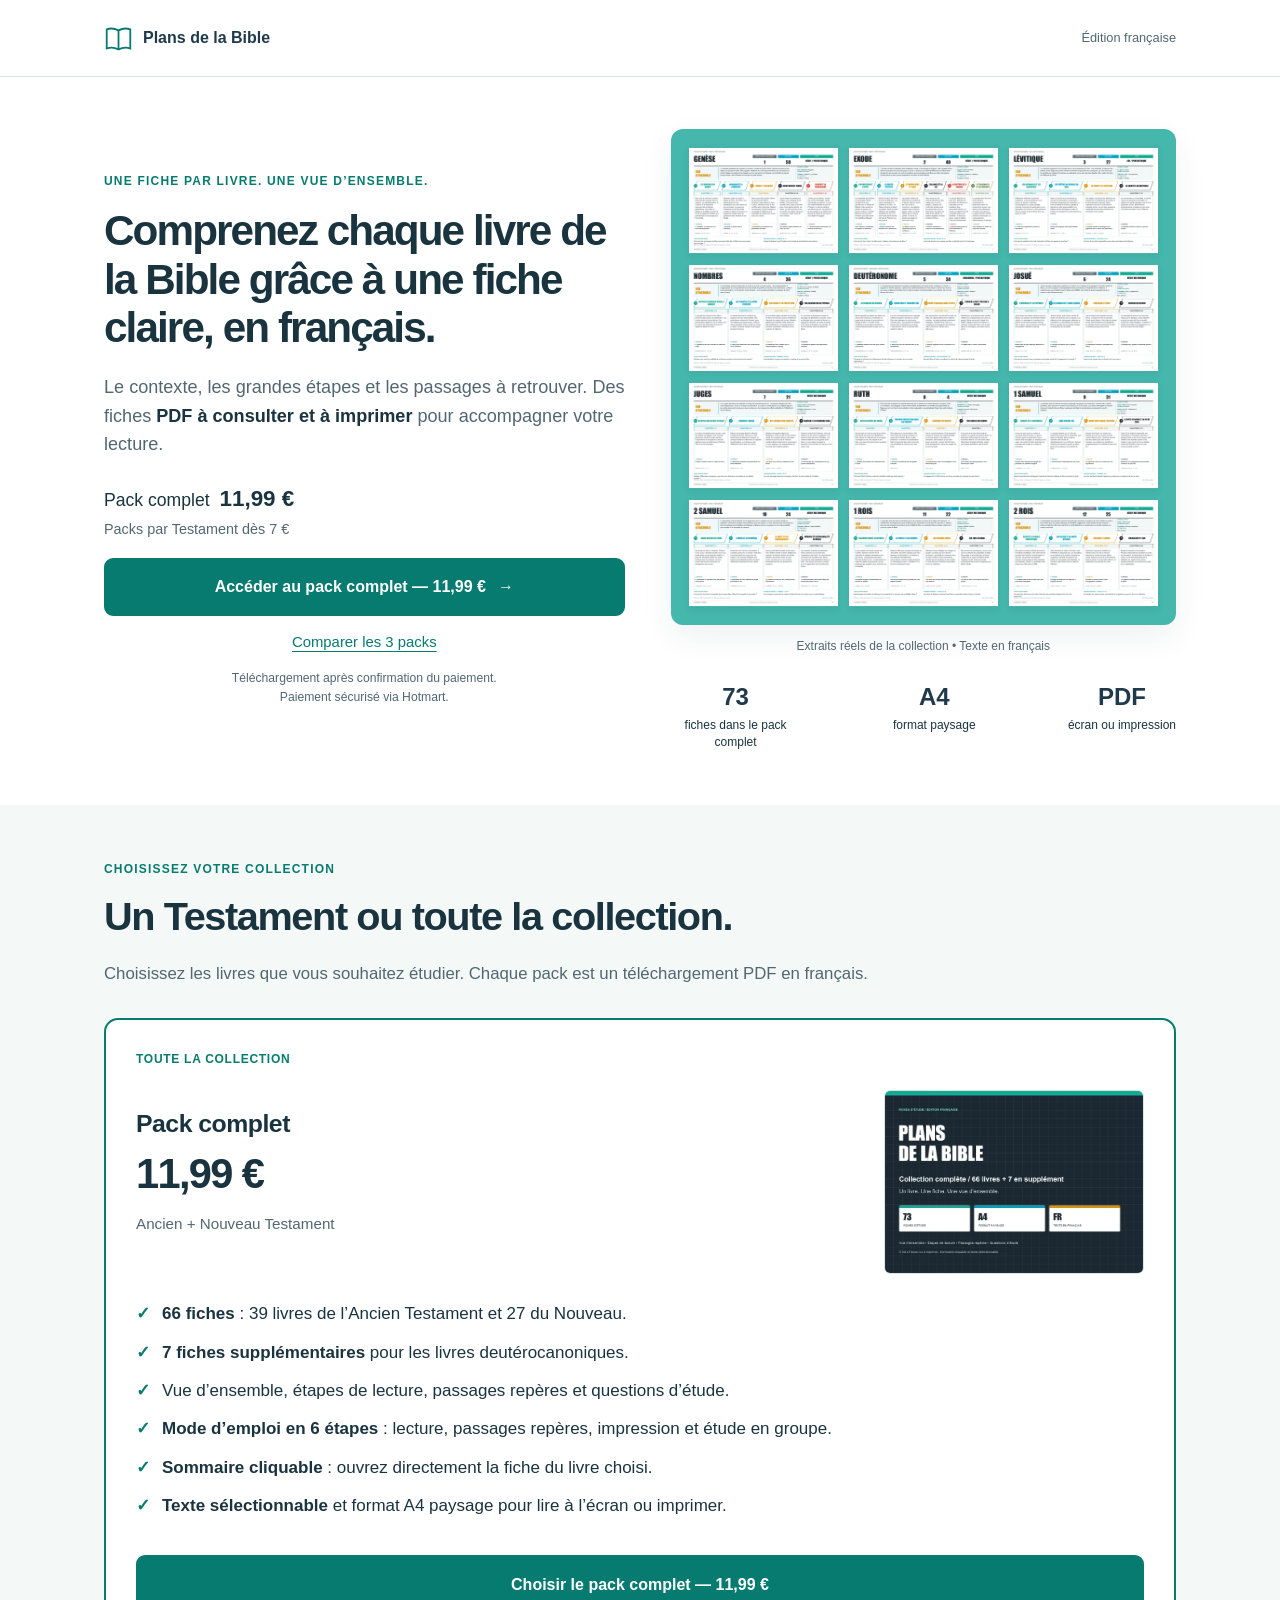
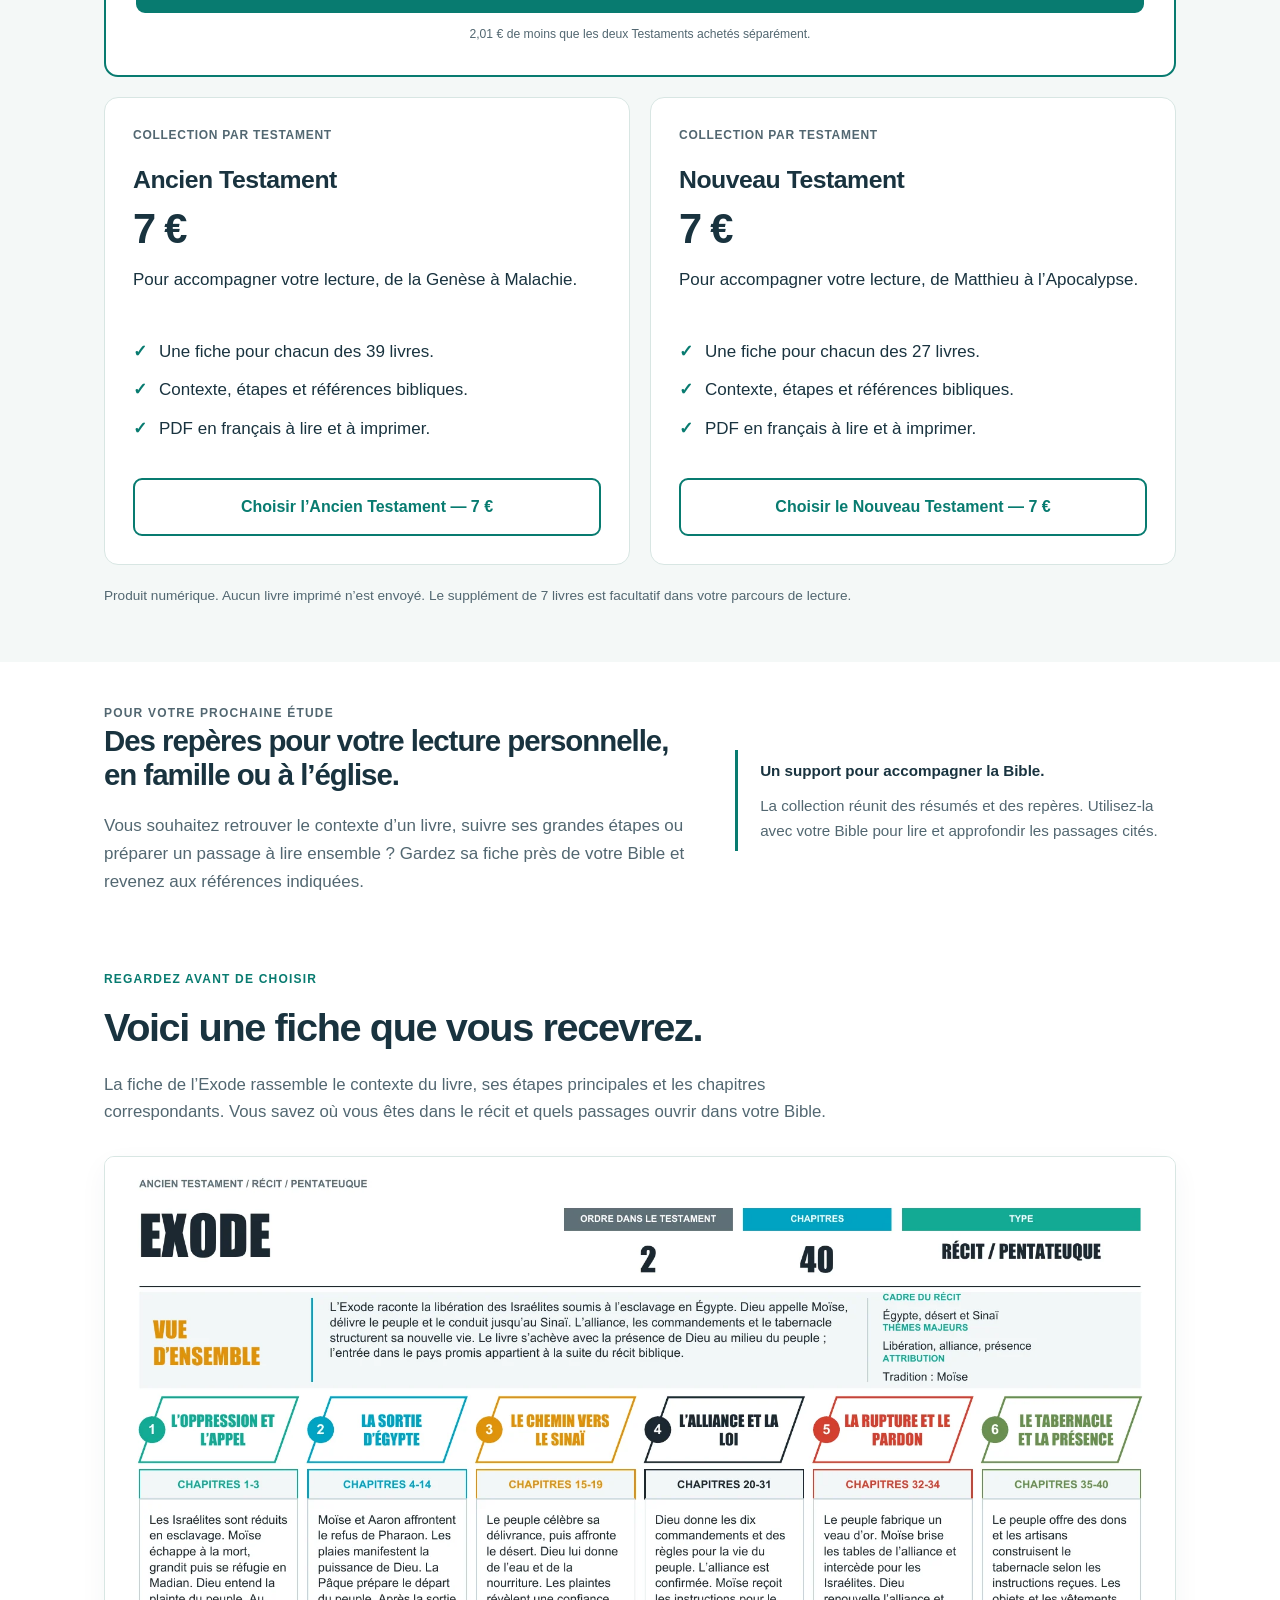
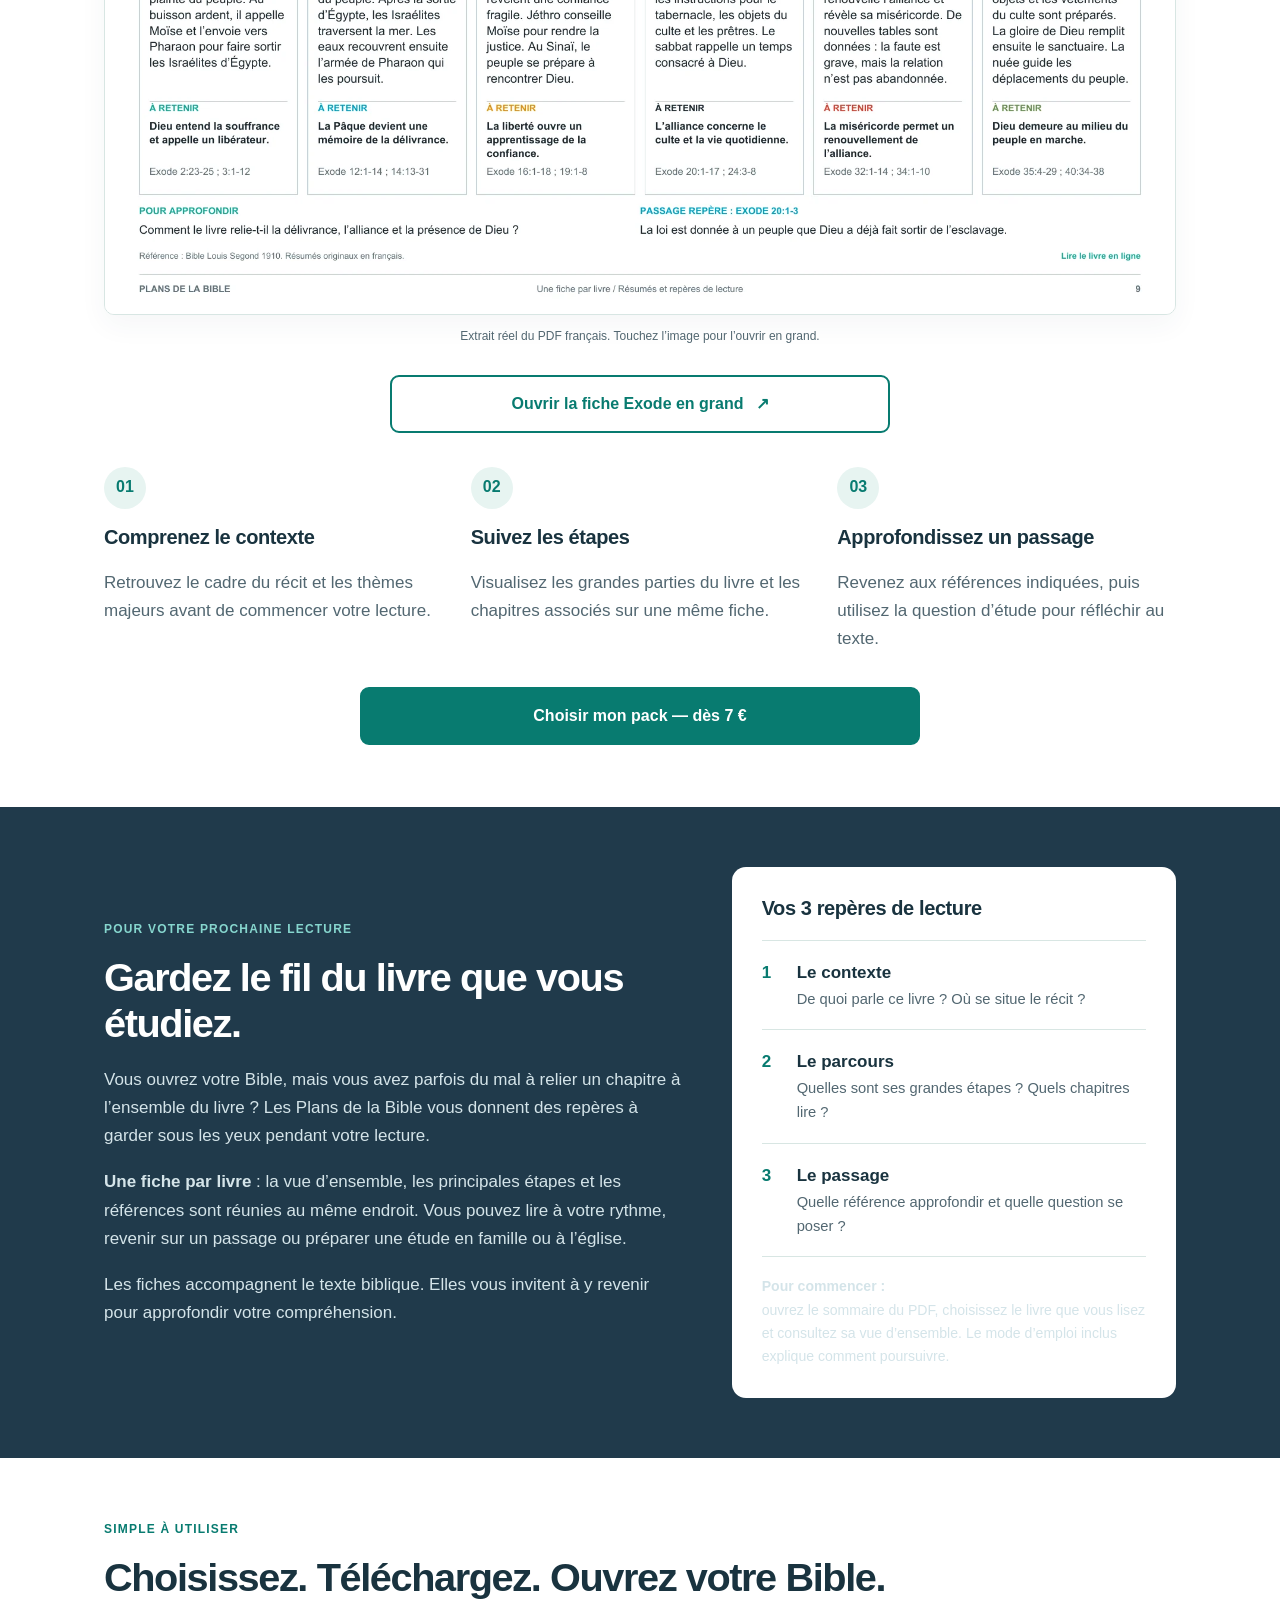
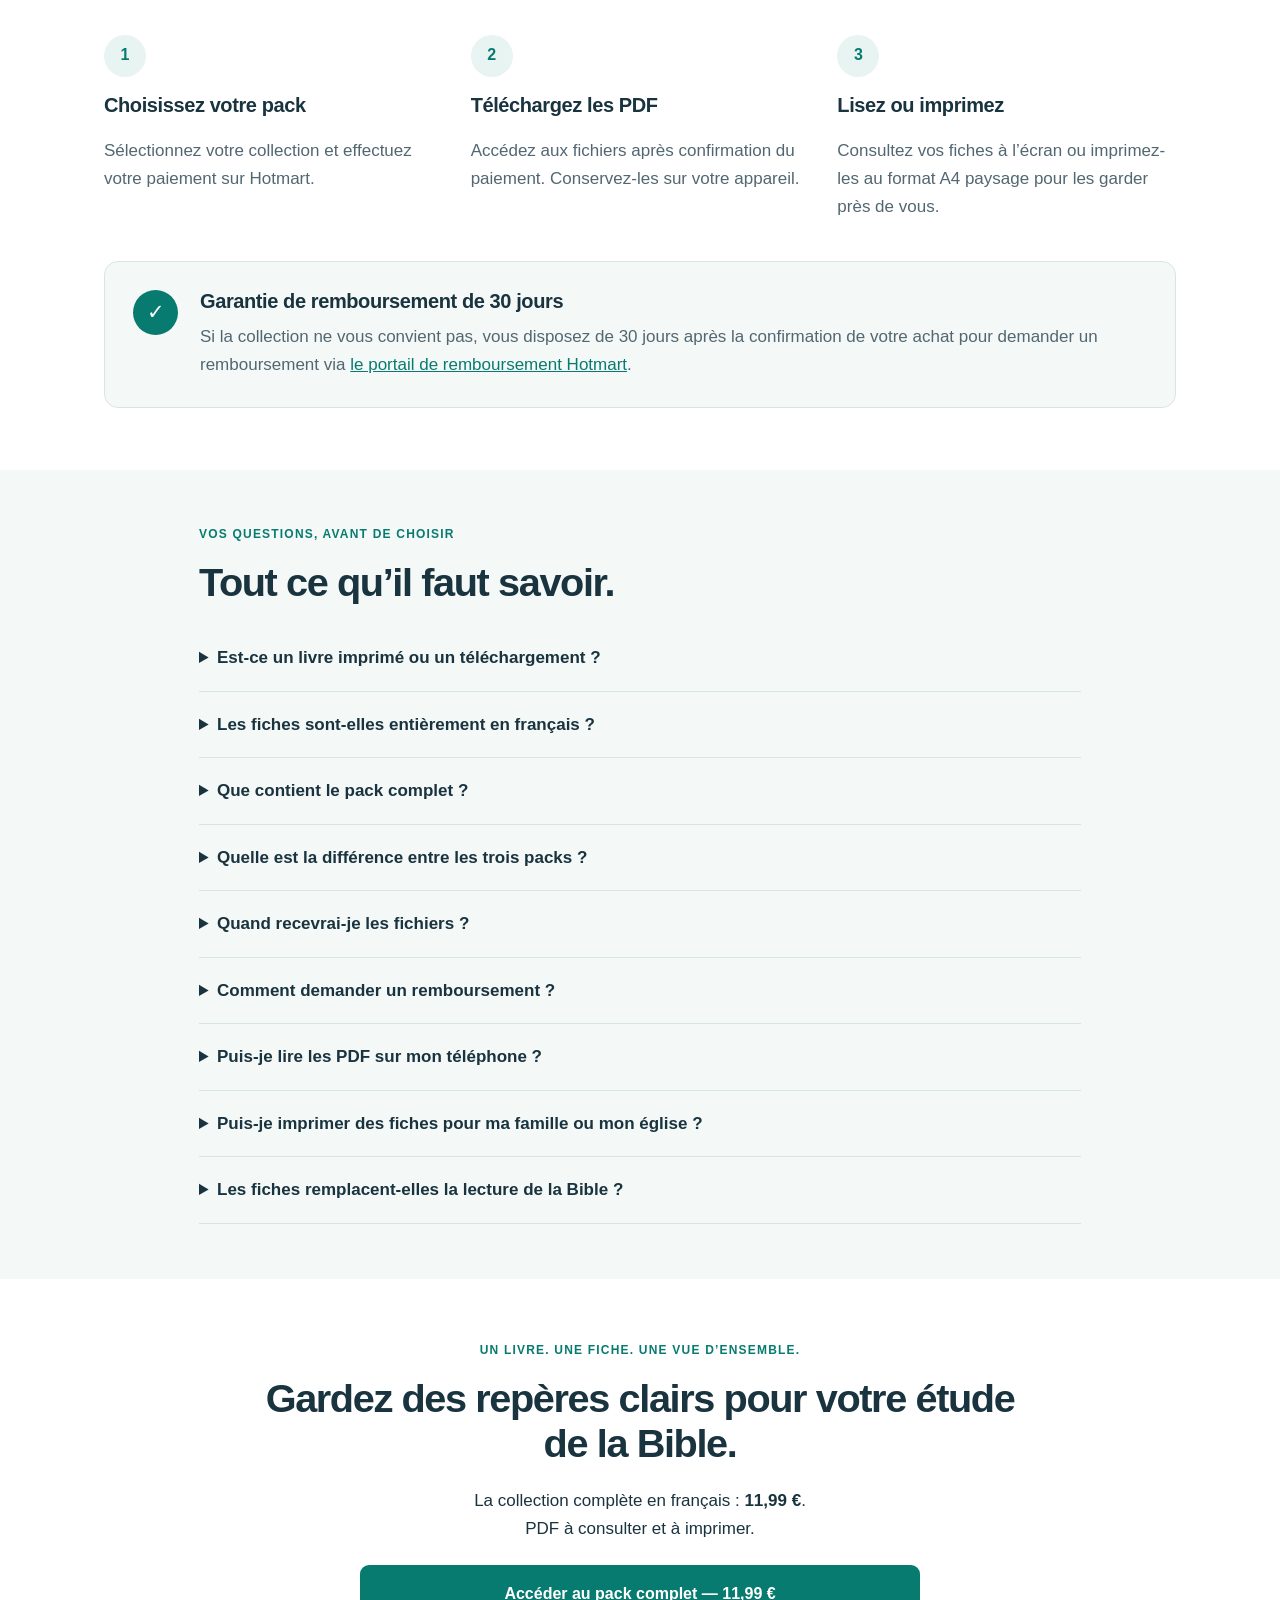
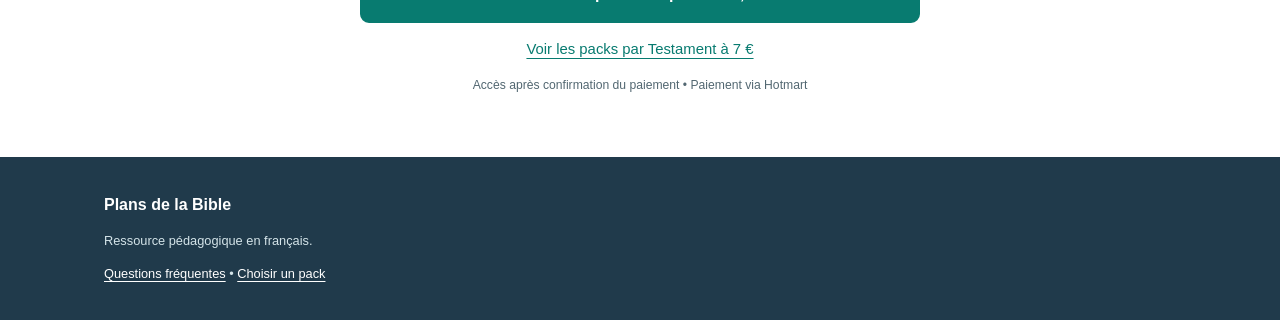
==== commit 46b50ede: "Add files via upload" ====
--- a/index.html
+++ b/index.html
@@ -1,612 +1,94 @@
-<!DOCTYPE html>
-<html lang="fr-FR"><head><meta charset="utf-8"><meta name="viewport" content="width=device-width,initial-scale=1"><title>Plans de la Bible : fiches d’une page pour chaque livre — École du Dimanche</title><meta name="description" content="Des fiches d’une page pour chacun des livres de l’Ancien et du Nouveau Testament."><link rel="icon" href="assets/TSS-Logo-Black1-fr.png"><link rel="stylesheet" href="assets/fonts.css"><link rel="stylesheet" href="assets/original.css"><style>.animated { animation-duration: 1s; animation-fill-mode: both; }
-.animated.infinite { animation-iteration-count: infinite; }
-.animated.hinge { animation-duration: 2s; }
-.animated.flipOutX, .animated.flipOutY, .animated.bounceIn, .animated.bounceOut { animation-duration: 0.75s; }
-@keyframes pulse { 
-  0% { transform: scale3d(1, 1, 1); }
-  50% { transform: scale3d(1.05, 1.05, 1.05); }
-  100% { transform: scale3d(1, 1, 1); }
-}
-.pulse { animation-name: pulse; }
-.cbtb html { font-family: sans-serif; text-size-adjust: 100%; }
-.cbtb body { margin: 0px; }
-.cbtb article, .cbtb aside, .cbtb details, .cbtb figcaption, .cbtb figure, .cbtb footer, .cbtb header, .cbtb hgroup, .cbtb main, .cbtb menu, .cbtb nav, .cbtb section, .cbtb summary { display: block; }
-.cbtb audio, .cbtb canvas, .cbtb progress, .cbtb video { display: inline-block; vertical-align: baseline; }
-.cbtb audio:not([controls]) { display: none; height: 0px; }
-.cbtb [hidden], .cbtb template { display: none; }
-.cbtb a { background-color: transparent; }
-.cbtb a:active, .cbtb a:hover { outline: 0px; }
-.cbtb abbr[title] { border-bottom: 1px dotted; }
-.cbtb b, .cbtb strong { font-weight: 700; }
-.cbtb dfn { font-style: italic; }
-.cbtb h1 { font-size: 2em; margin: 0.67em 0px; }
-.cbtb mark { background: rgb(255, 255, 0); color: rgb(0, 0, 0); }
-.cbtb small { font-size: 80%; }
-.cbtb sub, .cbtb sup { font-size: 75%; line-height: 0; position: relative; vertical-align: baseline; }
-.cbtb sup { top: -0.5em; }
-.cbtb sub { bottom: -0.25em; }
-.cbtb img { border: 0px; }
-.cbtb svg:not(:root) { overflow: hidden; }
-.cbtb figure { margin: 1em 40px; }
-.cbtb hr { box-sizing: content-box; height: 0px; }
-.cbtb pre { overflow: auto; }
-.cbtb code, .cbtb kbd, .cbtb pre, .cbtb samp { font-family: monospace, monospace; font-size: 1em; }
-.cbtb button, .cbtb input, .cbtb optgroup, .cbtb select, .cbtb textarea { color: inherit; font: inherit; margin: 0px; }
-.cbtb button { overflow: visible; }
-.cbtb button, .cbtb select { text-transform: none; }
-.cbtb button, .cbtb html input[type="button"], .cbtb input[type="reset"], .cbtb input[type="submit"] { appearance: button; cursor: pointer; }
-.cbtb button[disabled], .cbtb html input[disabled] { cursor: default; }
-.cbtb input { line-height: normal; }
-.cbtb input[type="checkbox"], .cbtb input[type="radio"] { box-sizing: border-box; padding: 0px; }
-.cbtb input[type="number"]::-webkit-inner-spin-button, .cbtb input[type="number"]::-webkit-outer-spin-button { height: auto; }
-.cbtb input[type="search"] { appearance: textfield; box-sizing: content-box; }
-.cbtb input[type="search"]::-webkit-search-cancel-button, .cbtb input[type="search"]::-webkit-search-decoration { appearance: none; }
-.cbtb fieldset { border: 1px solid silver; margin: 0px 2px; padding: 0.35em 0.625em 0.75em; }
-.cbtb legend { border: 0px; padding: 0px; }
-.cbtb textarea { overflow: auto; }
-.cbtb optgroup { font-weight: 700; }
-.cbtb table { border-collapse: collapse; border-spacing: 0px; }
-.cbtb td, .cbtb th { padding: 0px; }
-.cbtb * { box-sizing: border-box; }
-.cbtb ::before, .cbtb ::after { box-sizing: border-box; }
-.cbtb html { font-size: 10px; -webkit-tap-highlight-color: transparent; }
-.cbtb body { font-family: "Helvetica Neue", Helvetica, Arial, sans-serif; font-size: 14px; line-height: 1.42857; color: rgb(51, 51, 51); background-color: rgb(255, 255, 255); }
-.cbtb input, .cbtb button, .cbtb select, .cbtb textarea { font-family: inherit; font-size: inherit; line-height: inherit; }
-.cbtb a { color: rgb(51, 122, 183); text-decoration: none; }
-.cbtb a:hover, .cbtb a:focus { color: rgb(35, 82, 124); text-decoration: underline; }
-.cbtb a:focus { outline: -webkit-focus-ring-color auto 5px; outline-offset: -2px; }
-.cbtb figure { margin: 0px; }
-.cbtb img { vertical-align: middle; }
-.cbtb .cbtb-img-responsive { display: block; max-width: 100%; height: auto; }
-.cbtb .cbtb-img-rounded { border-radius: 6px; }
-.cbtb .cbtb-img-thumbnail { padding: 4px; line-height: 1.42857; background-color: rgb(255, 255, 255); border: 1px solid rgb(221, 221, 221); border-radius: 4px; transition: 0.2s ease-in-out; display: inline-block; max-width: 100%; height: auto; }
-.cbtb .cbtb-img-circle { border-radius: 50%; }
-.cbtb hr { margin-top: 20px; margin-bottom: 20px; border-width: 1px 0px 0px; border-style: solid none none; border-color: rgb(238, 238, 238) currentcolor currentcolor; border-image: none; }
-.cbtb .cbtb-sr-only { position: absolute; width: 1px; height: 1px; margin: -1px; padding: 0px; overflow: hidden; clip: rect(0px, 0px, 0px, 0px); border: 0px; }
-.cbtb .cbtb-sr-only-focusable:active, .cbtb .cbtb-sr-only-focusable:focus { position: static; width: auto; height: auto; margin: 0px; overflow: visible; clip: auto; }
-.cbtb [role="button"] { cursor: pointer; }
-.cbtb .cbtb-container { margin-right: auto; margin-left: auto; padding-left: 15px; padding-right: 15px; }
-@media (min-width: 768px) {
-  .cbtb .cbtb-container { width: 750px; }
-}
-@media (min-width: 992px) {
-  .cbtb .cbtb-container { width: 970px; }
-}
-@media (min-width: 1200px) {
-  .cbtb .cbtb-container { width: 1170px; }
-}
-.cbtb .cbtb-container-fluid { margin-right: auto; margin-left: auto; padding-left: 15px; padding-right: 15px; }
-.cbtb .cbtb-row { margin-left: -15px; margin-right: -15px; }
-.cbtb .cbtb-col-xs-1, .cbtb .cbtb-col-sm-1, .cbtb .cbtb-col-md-1, .cbtb .cbtb-col-lg-1, .cbtb .cbtb-col-xs-2, .cbtb .cbtb-col-sm-2, .cbtb .cbtb-col-md-2, .cbtb .cbtb-col-lg-2, .cbtb .cbtb-col-xs-3, .cbtb .cbtb-col-sm-3, .cbtb .cbtb-col-md-3, .cbtb .cbtb-col-lg-3, .cbtb .cbtb-col-xs-4, .cbtb .cbtb-col-sm-4, .cbtb .cbtb-col-md-4, .cbtb .cbtb-col-lg-4, .cbtb .cbtb-col-xs-5, .cbtb .cbtb-col-sm-5, .cbtb .cbtb-col-md-5, .cbtb .cbtb-col-lg-5, .cbtb .cbtb-col-xs-6, .cbtb .cbtb-col-sm-6, .cbtb .cbtb-col-md-6, .cbtb .cbtb-col-lg-6, .cbtb .cbtb-col-xs-7, .cbtb .cbtb-col-sm-7, .cbtb .cbtb-col-md-7, .cbtb .cbtb-col-lg-7, .cbtb .cbtb-col-xs-8, .cbtb .cbtb-col-sm-8, .cbtb .cbtb-col-md-8, .cbtb .cbtb-col-lg-8, .cbtb .cbtb-col-xs-9, .cbtb .cbtb-col-sm-9, .cbtb .cbtb-col-md-9, .cbtb .cbtb-col-lg-9, .cbtb .cbtb-col-xs-10, .cbtb .cbtb-col-sm-10, .cbtb .cbtb-col-md-10, .cbtb .cbtb-col-lg-10, .cbtb .cbtb-col-xs-11, .cbtb .cbtb-col-sm-11, .cbtb .cbtb-col-md-11, .cbtb .cbtb-col-lg-11, .cbtb .cbtb-col-xs-12, .cbtb .cbtb-col-sm-12, .cbtb .cbtb-col-md-12, .cbtb .cbtb-col-lg-12 { position: relative; min-height: 1px; padding-left: 15px; padding-right: 15px; }
-.cbtb .cbtb-col-xs-1, .cbtb .cbtb-col-xs-2, .cbtb .cbtb-col-xs-3, .cbtb .cbtb-col-xs-4, .cbtb .cbtb-col-xs-5, .cbtb .cbtb-col-xs-6, .cbtb .cbtb-col-xs-7, .cbtb .cbtb-col-xs-8, .cbtb .cbtb-col-xs-9, .cbtb .cbtb-col-xs-10, .cbtb .cbtb-col-xs-11, .cbtb .cbtb-col-xs-12 { float: left; }
-.cbtb .cbtb-col-xs-12 { width: 100%; }
-.cbtb .cbtb-col-xs-11 { width: 91.6667%; }
-.cbtb .cbtb-col-xs-10 { width: 83.3333%; }
-.cbtb .cbtb-col-xs-9 { width: 75%; }
-.cbtb .cbtb-col-xs-8 { width: 66.6667%; }
-.cbtb .cbtb-col-xs-7 { width: 58.3333%; }
-.cbtb .cbtb-col-xs-6 { width: 50%; }
-.cbtb .cbtb-col-xs-5 { width: 41.6667%; }
-.cbtb .cbtb-col-xs-4 { width: 33.3333%; }
-.cbtb .cbtb-col-xs-3 { width: 25%; }
-.cbtb .cbtb-col-xs-2 { width: 16.6667%; }
-.cbtb .cbtb-col-xs-1 { width: 8.33333%; }
-.cbtb .cbtb-col-xs-pull-12 { right: 100%; }
-.cbtb .cbtb-col-xs-pull-11 { right: 91.6667%; }
-.cbtb .cbtb-col-xs-pull-10 { right: 83.3333%; }
-.cbtb .cbtb-col-xs-pull-9 { right: 75%; }
-.cbtb .cbtb-col-xs-pull-8 { right: 66.6667%; }
-.cbtb .cbtb-col-xs-pull-7 { right: 58.3333%; }
-.cbtb .cbtb-col-xs-pull-6 { right: 50%; }
-.cbtb .cbtb-col-xs-pull-5 { right: 41.6667%; }
-.cbtb .cbtb-col-xs-pull-4 { right: 33.3333%; }
-.cbtb .cbtb-col-xs-pull-3 { right: 25%; }
-.cbtb .cbtb-col-xs-pull-2 { right: 16.6667%; }
-.cbtb .cbtb-col-xs-pull-1 { right: 8.33333%; }
-.cbtb .cbtb-col-xs-pull-0 { right: auto; }
-.cbtb .cbtb-col-xs-push-12 { left: 100%; }
-.cbtb .cbtb-col-xs-push-11 { left: 91.6667%; }
-.cbtb .cbtb-col-xs-push-10 { left: 83.3333%; }
-.cbtb .cbtb-col-xs-push-9 { left: 75%; }
-.cbtb .cbtb-col-xs-push-8 { left: 66.6667%; }
-.cbtb .cbtb-col-xs-push-7 { left: 58.3333%; }
-.cbtb .cbtb-col-xs-push-6 { left: 50%; }
-.cbtb .cbtb-col-xs-push-5 { left: 41.6667%; }
-.cbtb .cbtb-col-xs-push-4 { left: 33.3333%; }
-.cbtb .cbtb-col-xs-push-3 { left: 25%; }
-.cbtb .cbtb-col-xs-push-2 { left: 16.6667%; }
-.cbtb .cbtb-col-xs-push-1 { left: 8.33333%; }
-.cbtb .cbtb-col-xs-push-0 { left: auto; }
-.cbtb .cbtb-col-xs-offset-12 { margin-left: 100%; }
-.cbtb .cbtb-col-xs-offset-11 { margin-left: 91.6667%; }
-.cbtb .cbtb-col-xs-offset-10 { margin-left: 83.3333%; }
-.cbtb .cbtb-col-xs-offset-9 { margin-left: 75%; }
-.cbtb .cbtb-col-xs-offset-8 { margin-left: 66.6667%; }
-.cbtb .cbtb-col-xs-offset-7 { margin-left: 58.3333%; }
-.cbtb .cbtb-col-xs-offset-6 { margin-left: 50%; }
-.cbtb .cbtb-col-xs-offset-5 { margin-left: 41.6667%; }
-.cbtb .cbtb-col-xs-offset-4 { margin-left: 33.3333%; }
-.cbtb .cbtb-col-xs-offset-3 { margin-left: 25%; }
-.cbtb .cbtb-col-xs-offset-2 { margin-left: 16.6667%; }
-.cbtb .cbtb-col-xs-offset-1 { margin-left: 8.33333%; }
-.cbtb .cbtb-col-xs-offset-0 { margin-left: 0px; }
-@media (min-width: 768px) {
-  .cbtb .cbtb-col-sm-1, .cbtb .cbtb-col-sm-2, .cbtb .cbtb-col-sm-3, .cbtb .cbtb-col-sm-4, .cbtb .cbtb-col-sm-5, .cbtb .cbtb-col-sm-6, .cbtb .cbtb-col-sm-7, .cbtb .cbtb-col-sm-8, .cbtb .cbtb-col-sm-9, .cbtb .cbtb-col-sm-10, .cbtb .cbtb-col-sm-11, .cbtb .cbtb-col-sm-12 { float: left; }
-  .cbtb .cbtb-col-sm-12 { width: 100%; }
-  .cbtb .cbtb-col-sm-11 { width: 91.6667%; }
-  .cbtb .cbtb-col-sm-10 { width: 83.3333%; }
-  .cbtb .cbtb-col-sm-9 { width: 75%; }
-  .cbtb .cbtb-col-sm-8 { width: 66.6667%; }
-  .cbtb .cbtb-col-sm-7 { width: 58.3333%; }
-  .cbtb .cbtb-col-sm-6 { width: 50%; }
-  .cbtb .cbtb-col-sm-5 { width: 41.6667%; }
-  .cbtb .cbtb-col-sm-4 { width: 33.3333%; }
-  .cbtb .cbtb-col-sm-3 { width: 25%; }
-  .cbtb .cbtb-col-sm-2 { width: 16.6667%; }
-  .cbtb .cbtb-col-sm-1 { width: 8.33333%; }
-  .cbtb .cbtb-col-sm-pull-12 { right: 100%; }
-  .cbtb .cbtb-col-sm-pull-11 { right: 91.6667%; }
-  .cbtb .cbtb-col-sm-pull-10 { right: 83.3333%; }
-  .cbtb .cbtb-col-sm-pull-9 { right: 75%; }
-  .cbtb .cbtb-col-sm-pull-8 { right: 66.6667%; }
-  .cbtb .cbtb-col-sm-pull-7 { right: 58.3333%; }
-  .cbtb .cbtb-col-sm-pull-6 { right: 50%; }
-  .cbtb .cbtb-col-sm-pull-5 { right: 41.6667%; }
-  .cbtb .cbtb-col-sm-pull-4 { right: 33.3333%; }
-  .cbtb .cbtb-col-sm-pull-3 { right: 25%; }
-  .cbtb .cbtb-col-sm-pull-2 { right: 16.6667%; }
-  .cbtb .cbtb-col-sm-pull-1 { right: 8.33333%; }
-  .cbtb .cbtb-col-sm-pull-0 { right: auto; }
-  .cbtb .cbtb-col-sm-push-12 { left: 100%; }
-  .cbtb .cbtb-col-sm-push-11 { left: 91.6667%; }
-  .cbtb .cbtb-col-sm-push-10 { left: 83.3333%; }
-  .cbtb .cbtb-col-sm-push-9 { left: 75%; }
-  .cbtb .cbtb-col-sm-push-8 { left: 66.6667%; }
-  .cbtb .cbtb-col-sm-push-7 { left: 58.3333%; }
-  .cbtb .cbtb-col-sm-push-6 { left: 50%; }
-  .cbtb .cbtb-col-sm-push-5 { left: 41.6667%; }
-  .cbtb .cbtb-col-sm-push-4 { left: 33.3333%; }
-  .cbtb .cbtb-col-sm-push-3 { left: 25%; }
-  .cbtb .cbtb-col-sm-push-2 { left: 16.6667%; }
-  .cbtb .cbtb-col-sm-push-1 { left: 8.33333%; }
-  .cbtb .cbtb-col-sm-push-0 { left: auto; }
-  .cbtb .cbtb-col-sm-offset-12 { margin-left: 100%; }
-  .cbtb .cbtb-col-sm-offset-11 { margin-left: 91.6667%; }
-  .cbtb .cbtb-col-sm-offset-10 { margin-left: 83.3333%; }
-  .cbtb .cbtb-col-sm-offset-9 { margin-left: 75%; }
-  .cbtb .cbtb-col-sm-offset-8 { margin-left: 66.6667%; }
-  .cbtb .cbtb-col-sm-offset-7 { margin-left: 58.3333%; }
-  .cbtb .cbtb-col-sm-offset-6 { margin-left: 50%; }
-  .cbtb .cbtb-col-sm-offset-5 { margin-left: 41.6667%; }
-  .cbtb .cbtb-col-sm-offset-4 { margin-left: 33.3333%; }
-  .cbtb .cbtb-col-sm-offset-3 { margin-left: 25%; }
-  .cbtb .cbtb-col-sm-offset-2 { margin-left: 16.6667%; }
-  .cbtb .cbtb-col-sm-offset-1 { margin-left: 8.33333%; }
-  .cbtb .cbtb-col-sm-offset-0 { margin-left: 0px; }
-}
-@media (min-width: 992px) {
-  .cbtb .cbtb-col-md-1, .cbtb .cbtb-col-md-2, .cbtb .cbtb-col-md-3, .cbtb .cbtb-col-md-4, .cbtb .cbtb-col-md-5, .cbtb .cbtb-col-md-6, .cbtb .cbtb-col-md-7, .cbtb .cbtb-col-md-8, .cbtb .cbtb-col-md-9, .cbtb .cbtb-col-md-10, .cbtb .cbtb-col-md-11, .cbtb .cbtb-col-md-12 { float: left; }
-  .cbtb .cbtb-col-md-12 { width: 100%; }
-  .cbtb .cbtb-col-md-11 { width: 91.6667%; }
-  .cbtb .cbtb-col-md-10 { width: 83.3333%; }
-  .cbtb .cbtb-col-md-9 { width: 75%; }
-  .cbtb .cbtb-col-md-8 { width: 66.6667%; }
-  .cbtb .cbtb-col-md-7 { width: 58.3333%; }
-  .cbtb .cbtb-col-md-6 { width: 50%; }
-  .cbtb .cbtb-col-md-5 { width: 41.6667%; }
-  .cbtb .cbtb-col-md-4 { width: 33.3333%; }
-  .cbtb .cbtb-col-md-3 { width: 25%; }
-  .cbtb .cbtb-col-md-2 { width: 16.6667%; }
-  .cbtb .cbtb-col-md-1 { width: 8.33333%; }
-  .cbtb .cbtb-col-md-pull-12 { right: 100%; }
-  .cbtb .cbtb-col-md-pull-11 { right: 91.6667%; }
-  .cbtb .cbtb-col-md-pull-10 { right: 83.3333%; }
-  .cbtb .cbtb-col-md-pull-9 { right: 75%; }
-  .cbtb .cbtb-col-md-pull-8 { right: 66.6667%; }
-  .cbtb .cbtb-col-md-pull-7 { right: 58.3333%; }
-  .cbtb .cbtb-col-md-pull-6 { right: 50%; }
-  .cbtb .cbtb-col-md-pull-5 { right: 41.6667%; }
-  .cbtb .cbtb-col-md-pull-4 { right: 33.3333%; }
-  .cbtb .cbtb-col-md-pull-3 { right: 25%; }
-  .cbtb .cbtb-col-md-pull-2 { right: 16.6667%; }
-  .cbtb .cbtb-col-md-pull-1 { right: 8.33333%; }
-  .cbtb .cbtb-col-md-pull-0 { right: auto; }
-  .cbtb .cbtb-col-md-push-12 { left: 100%; }
-  .cbtb .cbtb-col-md-push-11 { left: 91.6667%; }
-  .cbtb .cbtb-col-md-push-10 { left: 83.3333%; }
-  .cbtb .cbtb-col-md-push-9 { left: 75%; }
-  .cbtb .cbtb-col-md-push-8 { left: 66.6667%; }
-  .cbtb .cbtb-col-md-push-7 { left: 58.3333%; }
-  .cbtb .cbtb-col-md-push-6 { left: 50%; }
-  .cbtb .cbtb-col-md-push-5 { left: 41.6667%; }
-  .cbtb .cbtb-col-md-push-4 { left: 33.3333%; }
-  .cbtb .cbtb-col-md-push-3 { left: 25%; }
-  .cbtb .cbtb-col-md-push-2 { left: 16.6667%; }
-  .cbtb .cbtb-col-md-push-1 { left: 8.33333%; }
-  .cbtb .cbtb-col-md-push-0 { left: auto; }
-  .cbtb .cbtb-col-md-offset-12 { margin-left: 100%; }
-  .cbtb .cbtb-col-md-offset-11 { margin-left: 91.6667%; }
-  .cbtb .cbtb-col-md-offset-10 { margin-left: 83.3333%; }
-  .cbtb .cbtb-col-md-offset-9 { margin-left: 75%; }
-  .cbtb .cbtb-col-md-offset-8 { margin-left: 66.6667%; }
-  .cbtb .cbtb-col-md-offset-7 { margin-left: 58.3333%; }
-  .cbtb .cbtb-col-md-offset-6 { margin-left: 50%; }
-  .cbtb .cbtb-col-md-offset-5 { margin-left: 41.6667%; }
-  .cbtb .cbtb-col-md-offset-4 { margin-left: 33.3333%; }
-  .cbtb .cbtb-col-md-offset-3 { margin-left: 25%; }
-  .cbtb .cbtb-col-md-offset-2 { margin-left: 16.6667%; }
-  .cbtb .cbtb-col-md-offset-1 { margin-left: 8.33333%; }
-  .cbtb .cbtb-col-md-offset-0 { margin-left: 0px; }
-}
-@media (min-width: 1200px) {
-  .cbtb .cbtb-col-lg-1, .cbtb .cbtb-col-lg-2, .cbtb .cbtb-col-lg-3, .cbtb .cbtb-col-lg-4, .cbtb .cbtb-col-lg-5, .cbtb .cbtb-col-lg-6, .cbtb .cbtb-col-lg-7, .cbtb .cbtb-col-lg-8, .cbtb .cbtb-col-lg-9, .cbtb .cbtb-col-lg-10, .cbtb .cbtb-col-lg-11, .cbtb .cbtb-col-lg-12 { float: left; }
-  .cbtb .cbtb-col-lg-12 { width: 100%; }
-  .cbtb .cbtb-col-lg-11 { width: 91.6667%; }
-  .cbtb .cbtb-col-lg-10 { width: 83.3333%; }
-  .cbtb .cbtb-col-lg-9 { width: 75%; }
-  .cbtb .cbtb-col-lg-8 { width: 66.6667%; }
-  .cbtb .cbtb-col-lg-7 { width: 58.3333%; }
-  .cbtb .cbtb-col-lg-6 { width: 50%; }
-  .cbtb .cbtb-col-lg-5 { width: 41.6667%; }
-  .cbtb .cbtb-col-lg-4 { width: 33.3333%; }
-  .cbtb .cbtb-col-lg-3 { width: 25%; }
-  .cbtb .cbtb-col-lg-2 { width: 16.6667%; }
-  .cbtb .cbtb-col-lg-1 { width: 8.33333%; }
-  .cbtb .cbtb-col-lg-pull-12 { right: 100%; }
-  .cbtb .cbtb-col-lg-pull-11 { right: 91.6667%; }
-  .cbtb .cbtb-col-lg-pull-10 { right: 83.3333%; }
-  .cbtb .cbtb-col-lg-pull-9 { right: 75%; }
-  .cbtb .cbtb-col-lg-pull-8 { right: 66.6667%; }
-  .cbtb .cbtb-col-lg-pull-7 { right: 58.3333%; }
-  .cbtb .cbtb-col-lg-pull-6 { right: 50%; }
-  .cbtb .cbtb-col-lg-pull-5 { right: 41.6667%; }
-  .cbtb .cbtb-col-lg-pull-4 { right: 33.3333%; }
-  .cbtb .cbtb-col-lg-pull-3 { right: 25%; }
-  .cbtb .cbtb-col-lg-pull-2 { right: 16.6667%; }
-  .cbtb .cbtb-col-lg-pull-1 { right: 8.33333%; }
-  .cbtb .cbtb-col-lg-pull-0 { right: auto; }
-  .cbtb .cbtb-col-lg-push-12 { left: 100%; }
-  .cbtb .cbtb-col-lg-push-11 { left: 91.6667%; }
-  .cbtb .cbtb-col-lg-push-10 { left: 83.3333%; }
-  .cbtb .cbtb-col-lg-push-9 { left: 75%; }
-  .cbtb .cbtb-col-lg-push-8 { left: 66.6667%; }
-  .cbtb .cbtb-col-lg-push-7 { left: 58.3333%; }
-  .cbtb .cbtb-col-lg-push-6 { left: 50%; }
-  .cbtb .cbtb-col-lg-push-5 { left: 41.6667%; }
-  .cbtb .cbtb-col-lg-push-4 { left: 33.3333%; }
-  .cbtb .cbtb-col-lg-push-3 { left: 25%; }
-  .cbtb .cbtb-col-lg-push-2 { left: 16.6667%; }
-  .cbtb .cbtb-col-lg-push-1 { left: 8.33333%; }
-  .cbtb .cbtb-col-lg-push-0 { left: auto; }
-  .cbtb .cbtb-col-lg-offset-12 { margin-left: 100%; }
-  .cbtb .cbtb-col-lg-offset-11 { margin-left: 91.6667%; }
-  .cbtb .cbtb-col-lg-offset-10 { margin-left: 83.3333%; }
-  .cbtb .cbtb-col-lg-offset-9 { margin-left: 75%; }
-  .cbtb .cbtb-col-lg-offset-8 { margin-left: 66.6667%; }
-  .cbtb .cbtb-col-lg-offset-7 { margin-left: 58.3333%; }
-  .cbtb .cbtb-col-lg-offset-6 { margin-left: 50%; }
-  .cbtb .cbtb-col-lg-offset-5 { margin-left: 41.6667%; }
-  .cbtb .cbtb-col-lg-offset-4 { margin-left: 33.3333%; }
-  .cbtb .cbtb-col-lg-offset-3 { margin-left: 25%; }
-  .cbtb .cbtb-col-lg-offset-2 { margin-left: 16.6667%; }
-  .cbtb .cbtb-col-lg-offset-1 { margin-left: 8.33333%; }
-  .cbtb .cbtb-col-lg-offset-0 { margin-left: 0px; }
-}
-.cbtb .cbtb-fade { opacity: 0; transition: opacity 0.15s linear; }
-.cbtb .cbtb-fade.cbtb-in { opacity: 1; }
-.cbtb .cbtb-collapse { display: none; }
-.cbtb .cbtb-collapse.cbtb-in { display: block; }
-.cbtb tr.cbtb-collapse.cbtb-in { display: table-row; }
-.cbtb tbody.cbtb-collapse.cbtb-in { display: table-row-group; }
-.cbtb .cbtb-collapsing { position: relative; height: 0px; overflow: hidden; transition-property: height, visibility; transition-duration: 0.35s; transition-timing-function: ease; }
-.cbtb .cbtb-close { float: right; font-size: 21px; font-weight: 700; line-height: 1; color: rgb(0, 0, 0); text-shadow: rgb(255, 255, 255) 0px 1px 0px; opacity: 0.2; }
-.cbtb .cbtb-close:hover, .cbtb .cbtb-close:focus { color: rgb(0, 0, 0); text-decoration: none; cursor: pointer; opacity: 0.5; }
-.cbtb button.cbtb-close { padding: 0px; cursor: pointer; background: transparent; border: 0px; appearance: none; }
-.cbtb .cbtb-modal-open { overflow: hidden; }
-.cbtb .cbtb-modal { display: none; overflow: hidden; position: fixed; inset: 0px; z-index: 1050; outline: 0px; }
-.cbtb .cbtb-modal.cbtb-fade .cbtb-modal-dialog { transform: translate(0px, -25%); transition: transform 0.3s ease-out; }
-.cbtb .cbtb-modal.cbtb-in .cbtb-modal-dialog { transform: translate(0px, 0px); }
-.cbtb .cbtb-modal-open .cbtb-modal { overflow: hidden auto; }
-.cbtb .cbtb-modal-dialog { position: relative; width: auto; margin: 10px; }
-.cbtb .cbtb-modal-content { position: relative; background-color: rgb(255, 255, 255); border: 1px solid rgba(0, 0, 0, 0.2); border-radius: 6px; box-shadow: rgba(0, 0, 0, 0.5) 0px 3px 9px; background-clip: padding-box; outline: 0px; }
-.cbtb .cbtb-modal-backdrop { position: fixed; inset: 0px; z-index: 1040; background-color: rgb(0, 0, 0); }
-.cbtb .cbtb-modal-backdrop.cbtb-fade { opacity: 0; }
-.cbtb .cbtb-modal-backdrop.cbtb-in { opacity: 0.5; }
-.cbtb .cbtb-modal-header { padding: 15px; border-bottom: 1px solid rgb(229, 229, 229); min-height: 16.4286px; }
-.cbtb .cbtb-modal-header .cbtb-close { margin-top: -2px; }
-.cbtb .cbtb-modal-title { margin: 0px; line-height: 1.42857; }
-.cbtb .cbtb-modal-body { position: relative; padding: 15px; }
-.cbtb .cbtb-modal-footer { padding: 15px; text-align: right; border-top: 1px solid rgb(229, 229, 229); }
-.cbtb .cbtb-modal-footer .cbtb-btn + .cbtb-btn { margin-left: 5px; margin-bottom: 0px; }
-.cbtb .cbtb-modal-footer .cbtb-btn-group .cbtb-btn + .cbtb-btn { margin-left: -1px; }
-.cbtb .cbtb-modal-footer .cbtb-btn-block + .cbtb-btn-block { margin-left: 0px; }
-.cbtb .cbtb-modal-scrollbar-measure { position: absolute; top: -9999px; width: 50px; height: 50px; overflow: scroll; }
-@media (min-width: 768px) {
-  .cbtb .cbtb-modal-dialog { width: 600px; margin: 30px auto; }
-  .cbtb .cbtb-modal-content { box-shadow: rgba(0, 0, 0, 0.5) 0px 5px 15px; }
-  .cbtb .cbtb-modal-sm { width: 300px; }
-}
-@media (min-width: 992px) {
-  .cbtb .cbtb-modal-lg { width: 900px; }
-}
-.cbtb .cbtb-clearfix::before, .cbtb .cbtb-clearfix::after, .cbtb .cbtb-container::before, .cbtb .cbtb-container::after, .cbtb .cbtb-container-fluid::before, .cbtb .cbtb-container-fluid::after, .cbtb .cbtb-row::before, .cbtb .cbtb-row::after, .cbtb .cbtb-modal-footer::before, .cbtb .cbtb-modal-footer::after { content: " "; display: table; }
-.cbtb .cbtb-clearfix::after, .cbtb .cbtb-container::after, .cbtb .cbtb-container-fluid::after, .cbtb .cbtb-row::after, .cbtb .cbtb-modal-footer::after { clear: both; }
-.cbtb .cbtb-center-block { display: block; margin-left: auto; margin-right: auto; }
-.cbtb .cbtb-pull-right { float: right !important; }
-.cbtb .cbtb-pull-left { float: left !important; }
-.cbtb .cbtb-hide { display: none !important; }
-.cbtb .cbtb-show { display: block !important; }
-.cbtb .cbtb-invisible { visibility: hidden; }
-.cbtb .cbtb-text-hide { font: 0px / 0 a; color: transparent; text-shadow: none; background-color: transparent; border: 0px; }
-.cbtb .cbtb-hidden { display: none !important; }
-.cbtb .cbtb-affix { position: fixed; }
-.cbtb .cbtb-visible-xs, .cbtb .cbtb-visible-sm, .cbtb .cbtb-visible-md, .cbtb .cbtb-visible-lg { display: none !important; }
-.cbtb .cbtb-visible-xs-block, .cbtb .cbtb-visible-xs-inline, .cbtb .cbtb-visible-xs-inline-block, .cbtb .cbtb-visible-sm-block, .cbtb .cbtb-visible-sm-inline, .cbtb .cbtb-visible-sm-inline-block, .cbtb .cbtb-visible-md-block, .cbtb .cbtb-visible-md-inline, .cbtb .cbtb-visible-md-inline-block, .cbtb .cbtb-visible-lg-block, .cbtb .cbtb-visible-lg-inline, .cbtb .cbtb-visible-lg-inline-block { display: none !important; }
-@media (max-width: 767px) {
-  .cbtb .cbtb-visible-xs { display: block !important; }
-  .cbtb table.cbtb-visible-xs { display: table !important; }
-  .cbtb tr.cbtb-visible-xs { display: table-row !important; }
-  .cbtb th.cbtb-visible-xs, .cbtb td.cbtb-visible-xs { display: table-cell !important; }
-}
-@media (max-width: 767px) {
-  .cbtb .cbtb-visible-xs-block { display: block !important; }
-}
-@media (max-width: 767px) {
-  .cbtb .cbtb-visible-xs-inline { display: inline !important; }
-}
-@media (max-width: 767px) {
-  .cbtb .cbtb-visible-xs-inline-block { display: inline-block !important; }
-}
-@media (min-width: 768px) and (max-width: 991px) {
-  .cbtb .cbtb-visible-sm { display: block !important; }
-  .cbtb table.cbtb-visible-sm { display: table !important; }
-  .cbtb tr.cbtb-visible-sm { display: table-row !important; }
-  .cbtb th.cbtb-visible-sm, .cbtb td.cbtb-visible-sm { display: table-cell !important; }
-}
-@media (min-width: 768px) and (max-width: 991px) {
-  .cbtb .cbtb-visible-sm-block { display: block !important; }
-}
-@media (min-width: 768px) and (max-width: 991px) {
-  .cbtb .cbtb-visible-sm-inline { display: inline !important; }
-}
-@media (min-width: 768px) and (max-width: 991px) {
-  .cbtb .cbtb-visible-sm-inline-block { display: inline-block !important; }
-}
-@media (min-width: 992px) and (max-width: 1199px) {
-  .cbtb .cbtb-visible-md { display: block !important; }
-  .cbtb table.cbtb-visible-md { display: table !important; }
-  .cbtb tr.cbtb-visible-md { display: table-row !important; }
-  .cbtb th.cbtb-visible-md, .cbtb td.cbtb-visible-md { display: table-cell !important; }
-}
-@media (min-width: 992px) and (max-width: 1199px) {
-  .cbtb .cbtb-visible-md-block { display: block !important; }
-}
-@media (min-width: 992px) and (max-width: 1199px) {
-  .cbtb .cbtb-visible-md-inline { display: inline !important; }
-}
-@media (min-width: 992px) and (max-width: 1199px) {
-  .cbtb .cbtb-visible-md-inline-block { display: inline-block !important; }
-}
-@media (min-width: 1200px) {
-  .cbtb .cbtb-visible-lg { display: block !important; }
-  .cbtb table.cbtb-visible-lg { display: table !important; }
-  .cbtb tr.cbtb-visible-lg { display: table-row !important; }
-  .cbtb th.cbtb-visible-lg, .cbtb td.cbtb-visible-lg { display: table-cell !important; }
-}
-@media (min-width: 1200px) {
-  .cbtb .cbtb-visible-lg-block { display: block !important; }
-}
-@media (min-width: 1200px) {
-  .cbtb .cbtb-visible-lg-inline { display: inline !important; }
-}
-@media (min-width: 1200px) {
-  .cbtb .cbtb-visible-lg-inline-block { display: inline-block !important; }
-}
-@media (max-width: 767px) {
-  .cbtb .cbtb-hidden-xs { display: none !important; }
-}
-@media (min-width: 768px) and (max-width: 991px) {
-  .cbtb .cbtb-hidden-sm { display: none !important; }
-}
-@media (min-width: 992px) and (max-width: 1199px) {
-  .cbtb .cbtb-hidden-md { display: none !important; }
-}
-@media (min-width: 1200px) {
-  .cbtb .cbtb-hidden-lg { display: none !important; }
-}
-.cbtb .cbtb-visible-print { display: none !important; }
-@media print {
-  .cbtb .cbtb-visible-print { display: block !important; }
-  .cbtb table.cbtb-visible-print { display: table !important; }
-  .cbtb tr.cbtb-visible-print { display: table-row !important; }
-  .cbtb th.cbtb-visible-print, .cbtb td.cbtb-visible-print { display: table-cell !important; }
-}
-.cbtb .cbtb-visible-print-block { display: none !important; }
-@media print {
-  .cbtb .cbtb-visible-print-block { display: block !important; }
-}
-.cbtb .cbtb-visible-print-inline { display: none !important; }
-@media print {
-  .cbtb .cbtb-visible-print-inline { display: inline !important; }
-}
-.cbtb .cbtb-visible-print-inline-block { display: none !important; }
-@media print {
-  .cbtb .cbtb-visible-print-inline-block { display: inline-block !important; }
-}
-@media print {
-  .cbtb .cbtb-hidden-print { display: none !important; }
-}
-.cbtb br { display: block; }
-.cbtb ::before, .cbtb ::after { display: none; }
-.cbtb .header-mode .show-header { display: block !important; }
-.cbtb .header-mode .show-tab { display: none !important; }
-.cbtb .tab-mode .show-tab { display: block !important; }
-.cbtb .tab-mode .show-header { display: none !important; }
-.cbtb .trust-badge .show-header { display: block !important; }
-.cbtb .trust-badge .show-tab { display: none !important; }
-.cbtb .cbtb-modal-dialog .show-tab { display: block !important; }
-.cbtb .cbtb-modal-dialog .show-header { display: none !important; }
-@media (min-width: 480px) {
-  .cbtb .trust-badge.tab .show-tab { display: block !important; }
-  .cbtb .trust-badge.tab .show-header { display: none !important; }
-}
-@media (min-width: 768px) {
-  .cbtb .cbtb-modal-dialog.header .show-header { display: block !important; }
-  .cbtb .cbtb-modal-dialog.header .show-tab { display: none !important; }
-}
-.cbtb .trust-badge { background-color: white; width: 100%; position: relative; padding: 0px; min-height: 26px; }
-.cbtb .trust-badge a { outline: none; }
-.cbtb .trust-badge a img { margin-top: 4px; max-height: 18px; }
-.cbtb .trust-badge a img.accented { margin-top: 3px; }
-.cbtb .trust-badge.header { border-width: medium !important; border-style: none !important; border-color: currentcolor !important; border-image: none !important; }
-.cbtb .trust-badge.header img:hover { animation: 500ms ease 0s 1 normal none running pulse; }
-@media (max-width: 480px) {
-  .cbtb .trust-badge { border-width: medium !important; border-style: none !important; border-color: currentcolor !important; border-image: none !important; display: none !important; }
-  .cbtb .trust-badge img:hover { animation: 500ms ease 0s 1 normal none running pulse; }
-}
-@media (min-width: 480px) {
-  .cbtb .trust-badge.tab { position: absolute; z-index: 2147483646; padding: 5px 10px; border-radius: 0px 0px 5px 5px; width: 190px; height: 50px; top: 0px; left: 10px; }
-  .cbtb .trust-badge.tab:hover { animation: 500ms ease 0s 1 normal none running pulse; }
-  .cbtb .trust-badge.tab a img { max-height: 100%; max-width: 100%; }
-  .cbtb .trust-badge.tab.top-left, .cbtb .trust-badge.tab.top-right { border-top-width: medium; border-top-style: none; border-top-color: currentcolor; }
-  .cbtb .trust-badge.tab.top-right, .cbtb .trust-badge.tab.bottom-right { left: auto; right: 10px; }
-  .cbtb .trust-badge.tab.bottom-left, .cbtb .trust-badge.tab.bottom-right { position: fixed; top: auto; bottom: 0px; border-radius: 5px 5px 0px 0px; border-bottom-width: medium; border-bottom-style: none; border-bottom-color: currentcolor; }
-}
-@media (max-width: 480px) {
-  .cbtb .cbtb-modal, .cbtb .cbtb-modal-backdrop, .cbtb .cbtb-modal.cbtb-fade.cbtb-in { display: none !important; }
-}
-.cbtb #cbTabBBBReviewLink, .cbtb #cbHeaderBBBReviewLink { visibility: hidden; }
-.cbtb .cbtb-modal, .cbtb .cbtb-modal.cbtb-fade.cbtb-in { position: fixed; z-index: 2147483647; inset: 0px; width: 100%; margin: 0px; padding: 0px; background: none; border-width: medium; border-style: none; border-color: currentcolor; border-image: none; box-shadow: none; }
-.cbtb .cbtb-modal .cbtb-modal-dialog, .cbtb .cbtb-modal.cbtb-fade.cbtb-in .cbtb-modal-dialog { padding: 0px; top: 0px; width: 400px; max-width: 100%; margin: 0px auto; border-width: medium; border-style: none; border-color: currentcolor; border-image: none; }
-.cbtb .cbtb-modal .cbtb-modal-dialog .cbtb-modal-content, .cbtb .cbtb-modal.cbtb-fade.cbtb-in .cbtb-modal-dialog .cbtb-modal-content { border-radius: 0px 0px 6px 6px; }
-.cbtb .cbtb-modal .cbtb-modal-dialog .cbtb-modal-content .cbtb-close.ie8, .cbtb .cbtb-modal.cbtb-fade.cbtb-in .cbtb-modal-dialog .cbtb-modal-content .cbtb-close.ie8 { filter: none; }
-.cbtb .cbtb-modal .cbtb-modal-dialog .cbtb-modal-content .cbtb-row, .cbtb .cbtb-modal.cbtb-fade.cbtb-in .cbtb-modal-dialog .cbtb-modal-content .cbtb-row { padding: 0px; }
-.cbtb .cbtb-modal .cbtb-modal-dialog .cbtb-modal-content .cbtb-modal-header, .cbtb .cbtb-modal.cbtb-fade.cbtb-in .cbtb-modal-dialog .cbtb-modal-content .cbtb-modal-header { padding: 5px 15px; }
-.cbtb .cbtb-modal .cbtb-modal-dialog .cbtb-modal-content .cbtb-modal-header a, .cbtb .cbtb-modal.cbtb-fade.cbtb-in .cbtb-modal-dialog .cbtb-modal-content .cbtb-modal-header a { outline: none; }
-.cbtb .cbtb-modal .cbtb-modal-dialog .cbtb-modal-content .cbtb-modal-header a img, .cbtb .cbtb-modal.cbtb-fade.cbtb-in .cbtb-modal-dialog .cbtb-modal-content .cbtb-modal-header a img { margin: 10px 0px; max-width: 67%; }
-.cbtb .cbtb-modal .cbtb-modal-dialog .cbtb-modal-content .cbtb-modal-header a img.accented, .cbtb .cbtb-modal.cbtb-fade.cbtb-in .cbtb-modal-dialog .cbtb-modal-content .cbtb-modal-header a img.accented { margin: 7px 0px 10px; }
-.cbtb .cbtb-modal .cbtb-modal-dialog .cbtb-modal-content .cbtb-modal-header .bbb, .cbtb .cbtb-modal.cbtb-fade.cbtb-in .cbtb-modal-dialog .cbtb-modal-content .cbtb-modal-header .bbb { max-width: 27%; }
-.cbtb .cbtb-modal .cbtb-modal-dialog .cbtb-modal-content .cbtb-modal-header .bbb img, .cbtb .cbtb-modal.cbtb-fade.cbtb-in .cbtb-modal-dialog .cbtb-modal-content .cbtb-modal-header .bbb img { margin: 0px; max-width: 100%; }
-.cbtb .cbtb-modal .cbtb-modal-dialog .cbtb-modal-content .cbtb-modal-header .cbtb-close, .cbtb .cbtb-modal.cbtb-fade.cbtb-in .cbtb-modal-dialog .cbtb-modal-content .cbtb-modal-header .cbtb-close { position: absolute; top: 15px; right: 15px; }
-.cbtb .cbtb-modal .cbtb-modal-dialog .cbtb-modal-content .cbtb-modal-body p, .cbtb .cbtb-modal.cbtb-fade.cbtb-in .cbtb-modal-dialog .cbtb-modal-content .cbtb-modal-body p { line-height: 1.5em; margin-bottom: 5px; font-family: -apple-system, BlinkMacSystemFont, "Segoe UI", Roboto, Oxygen-Sans, Ubuntu, Cantarell, "Helvetica Neue", sans-serif !important; font-size: 12px !important; font-weight: 400 !important; }
-.cbtb .cbtb-modal .cbtb-modal-dialog .cbtb-modal-content .cbtb-modal-body p.trust-statement, .cbtb .cbtb-modal.cbtb-fade.cbtb-in .cbtb-modal-dialog .cbtb-modal-content .cbtb-modal-body p.trust-statement { font-size: 14px !important; }
-.cbtb .cbtb-modal .cbtb-modal-dialog .cbtb-modal-content .cbtb-modal-body p.trust-statement strong, .cbtb .cbtb-modal.cbtb-fade.cbtb-in .cbtb-modal-dialog .cbtb-modal-content .cbtb-modal-body p.trust-statement strong { overflow-wrap: break-word; }
-.cbtb .cbtb-modal .cbtb-modal-dialog .cbtb-modal-content .cbtb-modal-body .bbb, .cbtb .cbtb-modal.cbtb-fade.cbtb-in .cbtb-modal-dialog .cbtb-modal-content .cbtb-modal-body .bbb { max-width: 20%; position: absolute; top: 10px; right: 10px; }
-.cbtb .cbtb-modal .cbtb-modal-dialog .cbtb-modal-content .cbtb-modal-body .bbb img, .cbtb .cbtb-modal.cbtb-fade.cbtb-in .cbtb-modal-dialog .cbtb-modal-content .cbtb-modal-body .bbb img { max-width: 100%; }
-.cbtb .cbtb-modal .cbtb-modal-dialog .cbtb-modal-content .cbtb-modal-body .cbtb-close, .cbtb .cbtb-modal.cbtb-fade.cbtb-in .cbtb-modal-dialog .cbtb-modal-content .cbtb-modal-body .cbtb-close { position: absolute; bottom: 15px; right: 15px; }
-.cbtb .cbtb-modal .cbtb-modal-dialog .cbtb-modal-content .show-header, .cbtb .cbtb-modal.cbtb-fade.cbtb-in .cbtb-modal-dialog .cbtb-modal-content .show-header { display: none; }
-.cbtb .cbtb-modal-open { overflow: auto !important; }
-.cbtb .cbtb-modal-backdrop { opacity: 0 !important; }
-@media (min-width: 480px) {
-  .cbtb .cbtb-modal.cbtb-fade .cbtb-modal-dialog.tab.bottom-left, .cbtb .cbtb-modal.cbtb-fade .cbtb-modal-dialog.tab.bottom-right { transform: translate(0px, 25%); }
-  .cbtb .cbtb-modal.cbtb-in .cbtb-modal-dialog.tab.bottom-left, .cbtb .cbtb-modal.cbtb-in .cbtb-modal-dialog.tab.bottom-right { transform: translate(0px, 0px); }
-  .cbtb .cbtb-modal.cbtb-fade .cbtb-modal-dialog.tab, .cbtb .cbtb-modal.cbtb-in .cbtb-modal-dialog.tab, .cbtb .cbtb-modal.cbtb-fade.cbtb-in .cbtb-modal-dialog.tab { position: absolute; margin: 0px; left: 10px; }
-  .cbtb .cbtb-modal.cbtb-fade .cbtb-modal-dialog.tab.top-right, .cbtb .cbtb-modal.cbtb-in .cbtb-modal-dialog.tab.top-right, .cbtb .cbtb-modal.cbtb-fade.cbtb-in .cbtb-modal-dialog.tab.top-right, .cbtb .cbtb-modal.cbtb-fade .cbtb-modal-dialog.tab.bottom-right, .cbtb .cbtb-modal.cbtb-in .cbtb-modal-dialog.tab.bottom-right, .cbtb .cbtb-modal.cbtb-fade.cbtb-in .cbtb-modal-dialog.tab.bottom-right { left: auto; right: 10px; }
-  .cbtb .cbtb-modal.cbtb-fade .cbtb-modal-dialog.tab.bottom-left, .cbtb .cbtb-modal.cbtb-in .cbtb-modal-dialog.tab.bottom-left, .cbtb .cbtb-modal.cbtb-fade.cbtb-in .cbtb-modal-dialog.tab.bottom-left, .cbtb .cbtb-modal.cbtb-fade .cbtb-modal-dialog.tab.bottom-right, .cbtb .cbtb-modal.cbtb-in .cbtb-modal-dialog.tab.bottom-right, .cbtb .cbtb-modal.cbtb-fade.cbtb-in .cbtb-modal-dialog.tab.bottom-right { top: auto; bottom: -6px; }
-  .cbtb .cbtb-modal.cbtb-fade .cbtb-modal-dialog.tab.bottom-left .cbtb-modal-content, .cbtb .cbtb-modal.cbtb-in .cbtb-modal-dialog.tab.bottom-left .cbtb-modal-content, .cbtb .cbtb-modal.cbtb-fade.cbtb-in .cbtb-modal-dialog.tab.bottom-left .cbtb-modal-content, .cbtb .cbtb-modal.cbtb-fade .cbtb-modal-dialog.tab.bottom-right .cbtb-modal-content, .cbtb .cbtb-modal.cbtb-in .cbtb-modal-dialog.tab.bottom-right .cbtb-modal-content, .cbtb .cbtb-modal.cbtb-fade.cbtb-in .cbtb-modal-dialog.tab.bottom-right .cbtb-modal-content { border-radius: 6px 6px 0px 0px; border-bottom-width: medium; border-bottom-style: none; border-bottom-color: currentcolor; }
-}
-@media (min-width: 768px) {
-  .cbtb .cbtb-modal .cbtb-modal-dialog.header, .cbtb .cbtb-modal.cbtb-fade.cbtb-in .cbtb-modal-dialog.header { width: 550px; }
-  .cbtb .cbtb-modal .cbtb-modal-dialog.header .cbtb-modal-content .cbtb-modal-header a img, .cbtb .cbtb-modal.cbtb-fade.cbtb-in .cbtb-modal-dialog.header .cbtb-modal-content .cbtb-modal-header a img { max-width: 400px; }
-  .cbtb .cbtb-modal .cbtb-modal-dialog.header .cbtb-modal-content .show-tab, .cbtb .cbtb-modal.cbtb-fade.cbtb-in .cbtb-modal-dialog.header .cbtb-modal-content .show-tab { display: none; }
-  .cbtb .cbtb-modal .cbtb-modal-dialog.header .cbtb-modal-content .show-header, .cbtb .cbtb-modal.cbtb-fade.cbtb-in .cbtb-modal-dialog.header .cbtb-modal-content .show-header { display: block; }
-}
-.cbtb .trust-badge, .cbtb .cbtb-modal-content { border: 1px solid rgb(204, 204, 204); color: rgb(47, 72, 92) !important; }
-.cbtb .trust-badge .cbtb-modal-header, .cbtb .cbtb-modal-content .cbtb-modal-header { border-bottom: 1px solid rgb(204, 204, 204); }
-.cbtb .trust-badge .cbtb-close, .cbtb .cbtb-modal-content .cbtb-close { opacity: 0.6; color: rgb(47, 72, 92) !important; }
-.cbtb .trust-badge.light-grey, .cbtb .cbtb-modal-content.light-grey { border: 1px solid rgb(204, 204, 204); background-color: rgb(242, 242, 242) !important; color: rgb(47, 72, 92) !important; }
-.cbtb .trust-badge.light-grey .cbtb-modal-header, .cbtb .cbtb-modal-content.light-grey .cbtb-modal-header { border-bottom: 1px solid rgb(204, 204, 204); }
-.cbtb .trust-badge.light-grey .cbtb-close, .cbtb .cbtb-modal-content.light-grey .cbtb-close { color: rgb(47, 72, 92) !important; }
-.cbtb .trust-badge.dark-grey, .cbtb .cbtb-modal-content.dark-grey { border: 1px solid rgb(138, 149, 158); background-color: rgb(51, 51, 51) !important; color: rgb(204, 204, 204) !important; }
-.cbtb .trust-badge.dark-grey .cbtb-modal-header, .cbtb .cbtb-modal-content.dark-grey .cbtb-modal-header { border-bottom: 1px solid rgb(138, 149, 158); }
-.cbtb .trust-badge.dark-grey .cbtb-close, .cbtb .cbtb-modal-content.dark-grey .cbtb-close { color: rgb(204, 204, 204) !important; }
-.cbtb .trust-badge.black, .cbtb .cbtb-modal-content.black { border: 1px solid rgb(47, 72, 92); background-color: rgb(0, 0, 0) !important; color: rgb(255, 255, 255) !important; }
-.cbtb .trust-badge.black .cbtb-modal-header, .cbtb .cbtb-modal-content.black .cbtb-modal-header { border-bottom: 1px solid rgb(47, 72, 92); }
-.cbtb .trust-badge.black .cbtb-close, .cbtb .cbtb-modal-content.black .cbtb-close { color: rgb(255, 255, 255) !important; }
-.cbtb .trust-badge.light-blue, .cbtb .cbtb-modal-content.light-blue { border: 1px solid rgb(138, 149, 158); background-color: rgb(196, 220, 235) !important; color: rgb(47, 72, 92) !important; }
-.cbtb .trust-badge.light-blue .cbtb-modal-header, .cbtb .cbtb-modal-content.light-blue .cbtb-modal-header { border-bottom: 1px solid rgb(138, 149, 158); }
-.cbtb .trust-badge.light-blue .cbtb-close, .cbtb .cbtb-modal-content.light-blue .cbtb-close { color: rgb(47, 72, 92) !important; }
-.cbtb .trust-badge.dark-blue, .cbtb .cbtb-modal-content.dark-blue { border: 1px solid rgb(138, 149, 158); background-color: rgb(47, 72, 92) !important; color: rgb(204, 204, 204) !important; }
-.cbtb .trust-badge.dark-blue .cbtb-modal-header, .cbtb .cbtb-modal-content.dark-blue .cbtb-modal-header { border-bottom: 1px solid rgb(138, 149, 158); }
-.cbtb .trust-badge.dark-blue .cbtb-close, .cbtb .cbtb-modal-content.dark-blue .cbtb-close { color: rgb(204, 204, 204) !important; }
-.cbtb .trust-badge.light-yellow, .cbtb .cbtb-modal-content.light-yellow { border: 1px solid rgb(138, 149, 158); background-color: rgb(250, 235, 171) !important; color: rgb(47, 72, 92) !important; }
-.cbtb .trust-badge.light-yellow .cbtb-modal-header, .cbtb .cbtb-modal-content.light-yellow .cbtb-modal-header { border-bottom: 1px solid rgb(138, 149, 158); }
-.cbtb .trust-badge.light-yellow .cbtb-close, .cbtb .cbtb-modal-content.light-yellow .cbtb-close { color: rgb(47, 72, 92) !important; }
-.cbtb .trust-badge.light-green, .cbtb .cbtb-modal-content.light-green { border: 1px solid rgb(204, 204, 204); background-color: rgb(200, 237, 200) !important; color: rgb(47, 72, 92) !important; }
-.cbtb .trust-badge.light-green .cbtb-modal-header, .cbtb .cbtb-modal-content.light-green .cbtb-modal-header { border-bottom: 1px solid rgb(204, 204, 204); }
-.cbtb .trust-badge.light-green .cbtb-close, .cbtb .cbtb-modal-content.light-green .cbtb-close { color: rgb(47, 72, 92) !important; }
-.cbtb-modal-open { overflow: auto !important; }
-.cbtb-modal-backdrop, .cbtb-modal-backdrop.cbtb-fade.cbtb-in { position: fixed; inset: 0px; z-index: 1040; background-color: rgb(0, 0, 0); opacity: 0 !important; }
-.fancybox-margin { margin-right: 15px; }
-.fb_hidden { position: absolute; top: -10000px; z-index: 10001; }
-.fb_reposition { overflow: hidden; position: relative; }
-.fb_invisible { display: none; }
-.fb_reset { background: none; border: 0px; border-spacing: 0px; color: rgb(0, 0, 0); cursor: auto; direction: ltr; font-family: "lucida grande", tahoma, verdana, arial, sans-serif; font-size: 11px; font-style: normal; font-variant: normal; font-weight: 400; letter-spacing: normal; line-height: 1; margin: 0px; overflow: visible; padding: 0px; text-align: left; text-decoration: none; text-indent: 0px; text-shadow: none; text-transform: none; visibility: visible; white-space: normal; word-spacing: normal; }
-.fb_reset > div { overflow: hidden; }
-@keyframes fb_transform { 
-  0% { opacity: 0; transform: scale(0.95); }
-  100% { opacity: 1; transform: scale(1); }
-}
-.fb_animate { animation: 0.3s ease 0s 1 normal forwards running fb_transform; }
-.fb_dialog { background: rgba(82, 82, 82, 0.7); position: absolute; top: -10000px; z-index: 10001; }
-.fb_dialog_advanced { border-radius: 8px; padding: 10px; }
-.fb_dialog_content { background: rgb(255, 255, 255); color: rgb(55, 55, 55); }
-.fb_dialog_close_icon { background: url("https://connect.facebook.net/rsrc.php/v4/yq/r/IE9JII6Z1Ys.png") 0px 0px no-repeat scroll transparent; cursor: pointer; display: block; height: 15px; position: absolute; right: 18px; top: 17px; width: 15px; }
-.fb_dialog_mobile .fb_dialog_close_icon { left: 5px; right: auto; top: 5px; }
-.fb_dialog_padding { background-color: transparent; position: absolute; width: 1px; z-index: -1; }
-.fb_dialog_close_icon:hover { background: url("https://connect.facebook.net/rsrc.php/v4/yq/r/IE9JII6Z1Ys.png") 0px -15px no-repeat scroll transparent; }
-.fb_dialog_close_icon:active { background: url("https://connect.facebook.net/rsrc.php/v4/yq/r/IE9JII6Z1Ys.png") 0px -30px no-repeat scroll transparent; }
-.fb_dialog_iframe { line-height: 0; }
-.fb_dialog_content .dialog_title { background: rgb(109, 132, 180); border: 1px solid rgb(54, 88, 153); color: rgb(255, 255, 255); font-size: 14px; font-weight: 700; margin: 0px; }
-.fb_dialog_content .dialog_title > span { background: url("https://connect.facebook.net/rsrc.php/v4/yd/r/Cou7n-nqK52.gif") 5px 50% no-repeat; float: left; padding: 5px 0px 7px 26px; }
-body.fb_hidden { height: 100%; left: 0px; margin: 0px; overflow: visible; position: absolute; top: -10000px; transform: none; width: 100%; }
-.fb_dialog.fb_dialog_mobile.loading { background: url("https://connect.facebook.net/rsrc.php/v4/ya/r/3rhSv5V8j3o.gif") 50% 50% no-repeat rgb(255, 255, 255); min-height: 100%; min-width: 100%; overflow: hidden; position: absolute; top: 0px; z-index: 10001; }
-.fb_dialog.fb_dialog_mobile.loading.centered { background: none; height: auto; min-height: initial; min-width: initial; width: auto; }
-.fb_dialog.fb_dialog_mobile.loading.centered #fb_dialog_loader_spinner { width: 100%; }
-.fb_dialog.fb_dialog_mobile.loading.centered .fb_dialog_content { background: none; }
-.loading.centered #fb_dialog_loader_close { clear: both; color: rgb(255, 255, 255); display: block; font-size: 18px; padding-top: 20px; }
-#fb-root #fb_dialog_ipad_overlay { background: rgba(0, 0, 0, 0.4); inset: 0px; min-height: 100%; position: absolute; width: 100%; z-index: 10000; }
-#fb-root #fb_dialog_ipad_overlay.hidden { display: none; }
-.fb_dialog.fb_dialog_mobile.loading iframe { visibility: hidden; }
-.fb_dialog_mobile .fb_dialog_iframe { position: sticky; top: 0px; }
-.fb_dialog_content .dialog_header { border-bottom: 1px solid rgb(4, 59, 135); border-top-color: rgb(4, 59, 135); border-right-color: rgb(4, 59, 135); border-left-color: rgb(4, 59, 135); box-shadow: rgb(255, 255, 255) 0px 1px 1px -1px inset; color: rgb(255, 255, 255); font: 700 14px Helvetica, sans-serif; text-overflow: ellipsis; text-shadow: rgba(0, 30, 84, 0.298) 0px -1px 0px; vertical-align: middle; white-space: nowrap; }
-.fb_dialog_content .dialog_header table { height: 43px; width: 100%; }
-.fb_dialog_content .dialog_header td.header_left { font-size: 12px; padding-left: 5px; vertical-align: middle; width: 60px; }
-.fb_dialog_content .dialog_header td.header_right { font-size: 12px; padding-right: 5px; vertical-align: middle; width: 60px; }
-.fb_dialog_content .touchable_button { background-clip: padding-box; border: 1px solid rgb(41, 72, 125); border-radius: 3px; display: inline-block; line-height: 18px; margin-top: 3px; max-width: 85px; padding: 4px 12px; position: relative; }
-.fb_dialog_content .dialog_header .touchable_button input { background: none; border-width: medium; border-style: none; border-color: currentcolor; border-image: none; color: rgb(255, 255, 255); font: 700 12px Helvetica, sans-serif; margin: 2px -12px; padding: 2px 6px 3px; text-shadow: rgba(0, 30, 84, 0.298) 0px -1px 0px; }
-.fb_dialog_content .dialog_header .header_center { color: rgb(255, 255, 255); font-size: 16px; font-weight: 700; line-height: 18px; text-align: center; vertical-align: middle; }
-.fb_dialog_content .dialog_content { background: url("https://connect.facebook.net/rsrc.php/v4/y9/r/jKEcVPZFk-2.gif") 50% 50% no-repeat; border-width: 0px 1px; border-style: none solid; border-color: currentcolor rgb(74, 74, 74); border-image: none; height: 150px; }
-.fb_dialog_content .dialog_footer { background: rgb(245, 246, 247); border-width: 1px; border-style: solid; border-color: rgb(204, 204, 204) rgb(74, 74, 74) rgb(74, 74, 74); border-image: none; height: 40px; }
-#fb_dialog_loader_close { float: left; }
-.fb_dialog.fb_dialog_mobile .fb_dialog_close_icon { visibility: hidden; }
-#fb_dialog_loader_spinner { animation: 1.2s linear 0s infinite normal none running rotateSpinner; background-color: transparent; background-image: url("https://connect.facebook.net/rsrc.php/v4/y2/r/onuUJj0tCqE.png"); background-position: 50% 50%; background-repeat: no-repeat; height: 24px; width: 24px; }
-@keyframes rotateSpinner { 
-  0% { transform: rotate(0deg); }
-  100% { transform: rotate(360deg); }
-}
-.fb_iframe_widget { display: inline-block; position: relative; }
-.fb_iframe_widget span { display: inline-block; position: relative; text-align: justify; }
-.fb_iframe_widget iframe { position: absolute; }
-.fb_iframe_widget_fluid_desktop, .fb_iframe_widget_fluid_desktop span, .fb_iframe_widget_fluid_desktop iframe { max-width: 100%; }
-.fb_iframe_widget_fluid_desktop iframe { min-width: 220px; position: relative; }
-.fb_iframe_widget_lift { z-index: 1; }
-.fb_iframe_widget_fluid { display: inline; }
-.fb_iframe_widget_fluid span { width: 100%; }</style><!-- Meta Pixel Code -->
+<!doctype html>
+<html lang="fr-FR">
+<head>
+<meta charset="utf-8"><meta name="viewport" content="width=device-width,initial-scale=1">
+<title>Plans de la Bible — Fiches d’étude en français</title>
+<meta name="description" content="Comprenez chaque livre de la Bible grâce à une fiche claire en français. Collection PDF à lire et à imprimer. Packs dès 7 €, pack complet à 11,99 €.">
+<meta name="theme-color" content="#203a4b"><link rel="icon" href="assets/favicon.svg" type="image/svg+xml">
+<link rel="stylesheet" href="assets/style.css">
+<!-- Meta Pixel fourni par le propriétaire de l’offre. -->
 <script>
-!function(f,b,e,v,n,t,s)
-{if(f.fbq)return;n=f.fbq=function(){n.callMethod?
-n.callMethod.apply(n,arguments):n.queue.push(arguments)};
-if(!f._fbq)f._fbq=n;n.push=n;n.loaded=!0;n.version='2.0';
-n.queue=[];t=b.createElement(e);t.async=!0;
-t.src=v;s=b.getElementsByTagName(e)[0];
-s.parentNode.insertBefore(t,s)}(window, document,'script',
-'https://connect.facebook.net/en_US/fbevents.js');
-fbq('init', '2140550059704088');
-fbq('track', 'PageView');
+!function(f,b,e,v,n,t,s){if(f.fbq)return;n=f.fbq=function(){n.callMethod?n.callMethod.apply(n,arguments):n.queue.push(arguments)};if(!f._fbq)f._fbq=n;n.push=n;n.loaded=!0;n.version='2.0';n.queue=[];t=b.createElement(e);t.async=!0;t.src=v;s=b.getElementsByTagName(e)[0];s.parentNode.insertBefore(t,s)}(window,document,'script','https://connect.facebook.net/en_US/fbevents.js');
+fbq('init','2140550059704088');fbq('track','PageView');
 </script>
-<!-- End Meta Pixel Code -->
-<!-- UTMify: script de UTMs pour Hotmart -->
 <script src="https://cdn.utmify.com.br/scripts/utms/latest.js" data-utmify-prevent-subids async defer></script>
-</head><body class="wp-singular page-template-default page page-id-14312 wp-embed-responsive wp-theme-twentyfourteen op-live-editor-page op-plugin masthead-fixed full-width singular"><noscript><img height="1" width="1" style="display:none" src="https://www.facebook.com/tr?id=2140550059704088&amp;ev=PageView&amp;noscript=1" alt=""/></noscript><div class="container main-content"><div id="content_area" class=""><div style='background-image: url("https://teachsundayschool.com/i/wp-content/uploads/2015/09/lightlinen1.png");background-repeat:repeat;background-color:#ededed;border-top-width:px;border-top-style:solid;border-top-color:;border-bottom-width:px;border-bottom-style:solid;border-bottom-color:;' class="row one-column cf ui-sortable lazyloaded" id="le_body_row_1"><div class="fixed-width"><div class="one-column column cols" id="le_body_row_1_col_1"><div class="element-container cf" id="le_body_row_1_col_1_el_1"><div class="element"><div class="image-caption" style="width:320px;margin-top:0px;margin-bottom:px;margin-right:auto;margin-left:auto;"><img decoding="async" alt="École du Dimanche — Leçons bibliques préparées pour les enseignants et parents chrétiens" border="0" class="full-width lazyloaded" src="assets/TSS-Logo-Black1-fr.png" loading="eager" width="320" height="73" style="width:320px;height:73px;max-width:100%;object-fit:cover;"></div></div></div></div></div></div><div class="row one-column cf ui-sortable   " id="le_body_row_2"><div class="fixed-width"><div class="one-column column cols" id="le_body_row_2_col_1"><div class="element-container cf" id="le_body_row_2_col_1_el_1"><div class="element"><div class="image-caption" style="width:881px;margin-top:0px;margin-bottom:px;margin-right:auto;margin-left:auto;"><img decoding="async" alt="Plans de la Bible" border="0" class="full-width lazyloaded" src="assets/BibleBlueprintsHeader-1-fr.png" style="--smush-placeholder-width: 881px; --smush-placeholder-aspect-ratio: 881/545;;aspect-ratio:881/545;object-fit:contain;;width:881px;max-width:100%;height:auto;aspect-ratio:881/545;object-fit:contain;;width:881px;max-width:100%;height:auto;aspect-ratio:881/545;object-fit:contain;" loading="eager" width="881" height="545"></div></div></div><div class="element-container cf" id="le_body_row_2_col_1_el_2"><div class="element"><h1 style='font-size:39px;font-family:"PT Sans Narrow", sans-serif;font-weight:bold;color:#484747;text-align:center;margin-top:5px;'>Des fiches d’étude d’une page pour chacun des livres de la Bible</h1></div></div><div class="element-container cf" id="le_body_row_2_col_1_el_3"><div class="element"><div class="image-caption" style="width:988px;margin-top:10px;margin-bottom:px;margin-right:auto;margin-left:auto;"><img decoding="async" alt="Plans de la Bible Fiches d’étude" border="0" class="full-width lazyloaded" src="assets/FourPageSpread-v2.png" style="--smush-placeholder-width: 988px; --smush-placeholder-aspect-ratio: 988/359;" loading="eager"></div></div></div><div class="element-container cf" id="le_body_row_2_col_1_el_4"><div class="element"><div class="styled-hr hr-style-10"><div class="hr-1"></div><div class="hr-2"><hr></div></div></div></div></div></div></div><div class="row five-columns cf ui-sortable   " id="le_body_row_3"><div class="fixed-width"><div class="one-fifth column cols narrow" id="le_body_row_3_col_1"></div><div class="three-fifths column cols" id="le_body_row_3_col_2"><div class="element-container cf" id="le_body_row_3_col_2_el_1"><div class="element"><div class="op-text-block" style="width:100%;text-align: left;"><p style="font-size:18px;">Soyons honnêtes : la Bible peut être <strong>intimidante</strong>.</p><p style="font-size:18px;">Elle compte environ <strong>1 200 pages,</strong> réparties en <strong>66 livres</strong>, écrits par plus de <strong>40 auteurs différents</strong>.</p><p style="font-size:18px;">Elle est <em>longue</em>, <em>dense</em>, et souvent<em> pleine de mots qui nous sont peu familiers</em>.</p><p style="font-size:18px;"><strong>Mais la Bible est aussi la <em>Parole de Dieu</em>.</strong></p><p style="font-size:18px;">(<em>et c’est plutôt important de la lire…</em>)</p><p style="font-size:18px;">Chez TeachSundaySchool.com, <strong>nous ne voulons pas que ceux qui étudient la Bible abandonnent avant même de commencer.</strong></p><p style="font-size:18px;">Nous voulons <strong>rendre la Bible plus accessible</strong> à toute personne qui s’y intéresse, quels que soient son âge, son sexe, ses revenus, son parcours, etc.</p><p style="font-size:18px;">Nos « <strong>Plans de la Bible</strong> » ont été conçus dans cet objectif.</p><p style="font-size:18px;">Chaque <strong>fiche</strong> donne une <strong>vue d’ensemble</strong> d’UN livre de la Bible. Au lieu de lire un chapitre ou un verset « à l’aveugle », nos Plans de la Bible offrent au lecteur un aperçu facile à assimiler, avec le contexte, les éléments de fond et la perspective essentiels.</p><p style="font-size:18px;">Ils sont le complément idéal de TOUTE leçon biblique.</p></div></div></div></div><div class="one-fifth column cols narrow" id="le_body_row_3_col_3"></div></div></div><div style='background-image: url("assets/BlueprintsBackground2.jpg");background-repeat:repeat;background-attachment:;border-top-width:1px;border-top-style:solid;border-top-color:;border-bottom-width:1px;border-bottom-style:solid;border-bottom-color:;' class="row one-column cf ui-sortable lazyloaded" id="le_body_row_4"><div class="op-row-video-background-wrap"><div class="op-video-background-overlay"></div></div><div style="opacity:0.0;background:;" class="op-row-image-color-overlay"></div><div class="fixed-width"><div class="one-column column cols" id="le_body_row_4_col_1"><div class="element-container cf" id="le_body_row_4_col_1_el_1"><div class="element"><h2 style="font-size:45px;color:#ffffff;text-align:center;line-height:34px;margin-top:40px;margin-bottom:25px;"><strong>Jetez un œil :<br> </strong></h2></div></div><div class="element-container cf" id="le_body_row_4_col_1_el_2"><div class="element"><div class="image-caption frame-style-5" style="width:1018px;margin-top:20px;margin-bottom:px;margin-right:auto;margin-left:auto;"><div class="frame-style-inner"><img decoding="async" alt="Exemple de fiche : Exode" border="0" class="full-width lazyloaded" src="assets/EXODUS1000-fr.jpg" style="--smush-placeholder-width: 1000px; --smush-placeholder-aspect-ratio: 1000/773;;aspect-ratio:1000/773;object-fit:contain;;width:1000px;max-width:100%;height:auto;aspect-ratio:1000/773;object-fit:contain;;width:1000px;max-width:100%;height:auto;aspect-ratio:1000/773;object-fit:contain;" loading="eager" width="1000" height="773"></div></div></div></div></div></div></div><div class="row one-column cf ui-sortable   " id="le_body_row_5"><div class="fixed-width"><div class="one-column column cols" id="le_body_row_5_col_1"><div class="element-container cf" id="le_body_row_5_col_1_el_1"><div class="element"><h2 style="font-size:32px;color:#000000;text-align:center;line-height:34px;margin-top:20px;margin-bottom:35px;"><strong>Voici ce que vous trouverez à l’intérieur :</strong></h2></div></div><div class="element-container cf" id="le_body_row_5_col_1_el_2"><div class="element"><div class="op-text-block" style="width:650px;margin: 0 auto;text-align:center;"><p style="font-size:18px;text-align: left;">Nous avons créé<strong> des fiches Plans de la Bible </strong>(comme celle ci-dessus) pour chacun des livres de l’<strong>Ancien et du Nouveau Testament</strong>!</p><p style="font-size:18px;text-align: left;"><strong>Vous pouvez imprimer autant d’exemplaires que nécessaire pour votre église ou votre usage privé :</strong></p><p style="font-size:18px;text-align: left;"></p></div></div></div></div></div></div><div class="row three-columns cf ui-sortable   " id="le_body_row_6"><div class="fixed-width"><div class="one-third column cols narrow" id="le_body_row_6_col_1"><div class="element-container cf" id="le_body_row_6_col_1_el_1"><div class="element"><div style="height:25px"></div></div></div><div class="element-container cf" id="le_body_row_6_col_1_el_2"><div class="element"><div class="image-caption frame-style-1" style="width:550px;margin-top:0px;margin-bottom:px;margin-right:auto;margin-left:auto;"><img decoding="async" alt="Ancien Testament Plans de la Bible" border="0" class="full-width ls-is-cached lazyloaded" src="assets/OTCover550-v2.png" style="--smush-placeholder-width: 550px; --smush-placeholder-aspect-ratio: 550/712;;aspect-ratio:550/712;object-fit:contain;;width:550px;max-width:100%;height:auto;aspect-ratio:550/712;object-fit:contain;;width:550px;max-width:100%;height:auto;aspect-ratio:550/712;object-fit:contain;" loading="eager" width="550" height="712"></div></div></div></div><div class="two-thirds column cols" id="le_body_row_6_col_2"><div class="element-container cf" id="le_body_row_6_col_2_el_1"><div class="element"><div class="image-caption" style="width:1046px;margin-top:0px;margin-bottom:px;margin-right:auto;margin-left:auto;"><img decoding="async" alt="Ancien Testament Plans de la Bible" border="0" class="full-width lazyloaded" src="assets/OTbooksLayout-v2.png" style="--smush-placeholder-width: 1046px; --smush-placeholder-aspect-ratio: 1046/752;" loading="eager"></div></div></div><div class="element-container cf" id="le_body_row_6_col_2_el_2"><div class="element"><div class="op-text-block" style="width:100%;text-align: left;"><p style="font-size:12px;font-style:normal;font-weight:normal;">Remarque : en plus des Plans de l’Ancien Testament ci-dessus, nous incluons également un supplément de deutérocanoniques facultatif contenant Tobie, Judith, Baruch, la Sagesse, le Siracide, 1 Maccabées et 2 Maccabées. Les Plans sont ainsi complets pour toutes les confessions.</p></div></div></div></div></div></div><div class="row three-columns cf ui-sortable   " id="le_body_row_7"><div class="fixed-width"><div class="one-third column cols narrow" id="le_body_row_7_col_1"><div class="element-container cf" id="le_body_row_7_col_1_el_1"><div class="element"><div style="height:25px"></div></div></div><div class="element-container cf" id="le_body_row_7_col_1_el_2"><div class="element"><div class="image-caption frame-style-1" style="width:550px;margin-top:0px;margin-bottom:px;margin-right:auto;margin-left:auto;"><img decoding="async" alt="Nouveau Testament Plans de la Bible" border="0" class="full-width ls-is-cached lazyloaded" src="assets/NTCover550-v2.png" style="--smush-placeholder-width: 550px; --smush-placeholder-aspect-ratio: 550/712;;aspect-ratio:550/712;object-fit:contain;;width:550px;max-width:100%;height:auto;aspect-ratio:550/712;object-fit:contain;;width:550px;max-width:100%;height:auto;aspect-ratio:550/712;object-fit:contain;" loading="eager" width="550" height="712"></div></div></div></div><div class="two-thirds column cols" id="le_body_row_7_col_2"><div class="element-container cf" id="le_body_row_7_col_2_el_1"><div class="element"><div class="image-caption" style="width:1046px;margin-top:0px;margin-bottom:px;margin-right:auto;margin-left:auto;"><img decoding="async" alt="Nouveau Testament Plans de la Bible" border="0" class="full-width lazyloaded" src="assets/NTBooksLayout-v2.png" style="--smush-placeholder-width: 1046px; --smush-placeholder-aspect-ratio: 1046/752;" loading="eager"></div></div></div></div></div></div><div style='background-image: url("assets/BlueprintsBackground2.jpg");background-repeat:repeat;background-attachment:;border-top-width:1px;border-top-style:solid;border-top-color:;border-bottom-width:1px;border-bottom-style:solid;border-bottom-color:;' class="row one-column cf ui-sortable section lazyloaded" id="le_body_row_8"><div class="op-row-video-background-wrap"><div class="op-video-background-overlay"></div></div><div style="opacity:0.0;background:;" class="op-row-image-color-overlay"></div><div class="fixed-width"><div class="one-column column cols" id="le_body_row_8_col_1"><div class="element-container cf" id="le_body_row_8_col_1_el_1"><div class="element"><h2 class="headline-style-1" style="color:#ffffff;text-align:center;margin-top:35px;"><strong>Voici comment cela fonctionne</strong></h2></div></div><div class="element-container cf" id="le_body_row_8_col_1_el_2"><div class="element"><ul class="feature-block feature-block-style-2 feature-block-three-col cf"><li><div> <span class="feature-block-2-img-container"><img decoding="async" class="feature-block-2 lazyloaded" src="assets/325-alt.png" style="--smush-placeholder-width: 64px; --smush-placeholder-aspect-ratio: 64/64;" alt="" loading="eager"></span><h2 style="font-size:22px;font-weight:bold;color:#ffffff;">Obtenez un accès immédiat et sécurisé</h2><p style="font-size:18px;color:#ffffff;">Dès que votre commande sera traitée en toute sécurité, nous vous dirigerons vers un espace de téléchargement où vous pourrez accéder immédiatement aux Plans de la Bible.</p></div></li><li><div> <span class="feature-block-2-img-container"><img decoding="async" class="feature-block-2 lazyloaded" src="assets/252-alt.png" style="--smush-placeholder-width: 64px; --smush-placeholder-aspect-ratio: 64/64;" alt="" loading="eager"></span><h2 style="font-size:22px;font-weight:bold;color:#ffffff;">Imprimez les Plans</h2><p style="font-size:18px;color:#ffffff;">Imprimez les Plans de la Bible depuis votre ordinateur à la maison, au bureau ou à l’église, en quelques minutes seulement !</p></div></li><li><div> <span class="feature-block-2-img-container"><img decoding="async" class="feature-block-2 lazyloaded" src="assets/259-alt.png" style="--smush-placeholder-width: 64px; --smush-placeholder-aspect-ratio: 64/64;" alt="" loading="eager"></span><h2 style="font-size:22px;font-weight:bold;color:#ffffff;">Apprenez !</h2><p style="font-size:18px;color:#ffffff;">Les personnes de TOUS ÂGES qui étudient la Bible trouvent ces fiches remarquablement utiles pour apprendre.</p></div></li></ul></div></div></div></div></div><div class="row five-columns cf ui-sortable   " id="le_body_row_9"><div class="fixed-width"><div class="one-fifth column cols narrow" id="le_body_row_9_col_1"></div><div class="three-fifths column cols" id="le_body_row_9_col_2"><div class="element-container cf" id="le_body_row_9_col_2_el_1"><div class="element"><div style="height:20px"></div></div></div><div class="element-container cf" id="le_body_row_9_col_2_el_2"><div class="element"><div class="image-caption" style="width:1114px;margin-top:0px;margin-bottom:px;margin-right:auto;margin-left:auto;"><img decoding="async" alt="" border="0" class="full-width lazyloaded" src="assets/custom-guarantee-2-fr.png" loading="eager" width="1114" height="588" style=";width:1114px;max-width:100%;height:auto;aspect-ratio:1114/588;object-fit:contain;;width:1114px;max-width:100%;height:auto;aspect-ratio:1114/588;object-fit:contain;"></div></div></div><div class="element-container cf" id="le_body_row_9_col_2_el_3"><div class="element"><h2 style="font-size:32px;color:#f01900;text-align:center;line-height:34px;margin-top:20px;margin-bottom:35px;"><strong>Notre promesse :</strong></h2></div></div><div class="element-container cf" id="le_body_row_9_col_2_el_4"><div class="element"><div class="op-text-block" style="width:100%;text-align: left;"><p class="bodytext">Nous sommes tellement convaincus que vous aimerez les <strong>Plans de la Bible</strong> que nous vous offrons <strong>une garantie de remboursement à 100 % sans condition.</strong></p><p class="bodytext">Si vous n’êtes pas entièrement satisfait du contenu, il vous suffit de nous en informer dans les 60 jours suivant votre achat et <strong>nous vous rembourserons</strong> intégralement, sans vous poser la moindre question !</p></div></div></div></div><div class="one-fifth column cols narrow" id="le_body_row_9_col_3"></div></div></div><div style='background-image: url("assets/BlueprintsBackground2.jpg");background-repeat:repeat;background-attachment:;padding-top:20px;padding-bottom:20px;border-top-width:0px;border-top-style:solid;border-top-color:;border-bottom-width:0px;border-bottom-style:solid;border-bottom-color:;' class="row one-column cf ui-sortable lazyloaded" id="le_body_row_10"><div class="op-row-video-background-wrap"><div class="op-video-background-overlay"></div></div><div style="opacity:0.0;background:;" class="op-row-image-color-overlay"></div><div class="fixed-width"><div class="one-column column cols" id="le_body_row_10_col_1"><div class="element-container cf" id="le_body_row_10_col_1_el_1"><div class="element"><h2 style="font-size:40px;font-weight:bold;color:#fcfcfc;text-align:center;"><strong>Obtenez votre exemplaire maintenant !</strong></h2></div></div></div></div></div><div class="row two-columns cf ui-sortable   " id="le_body_row_11"><div class="fixed-width"><div class="one-half column cols" id="le_body_row_11_col_1"><div class="element-container cf" id="le_body_row_11_col_1_el_1"><div class="element"><div class="image-caption" style="width:881px;margin-top:30px;margin-bottom:1px;margin-right:auto;margin-left:auto;"><img decoding="async" alt="Plans de la Bible: Ancien et Nouveau Testament" border="0" class="full-width ls-is-cached lazyloaded" src="assets/BibleBlueprintsHeader-1-fr.png" style="--smush-placeholder-width: 881px; --smush-placeholder-aspect-ratio: 881/545;;aspect-ratio:881/545;object-fit:contain;;width:881px;max-width:100%;height:auto;aspect-ratio:881/545;object-fit:contain;;width:881px;max-width:100%;height:auto;aspect-ratio:881/545;object-fit:contain;" loading="eager" width="881" height="545"></div></div></div></div><div class="one-half column cols" id="le_body_row_11_col_2"><div class="element-container cf" id="le_body_row_11_col_2_el_1"><div class="element"><h2 class="headline-style-2" style="text-align:center;">Oui ! Il me le faut !</h2></div></div><div class="element-container cf" id="le_body_row_11_col_2_el_2"><div class="element"><div class="op-text-block" style="width:100%;text-align: left;"><p>Je souhaite accéder au pack « <strong>Plans de la Bible</strong> ». Merci de me donner un accès IMMÉDIAT aux éléments suivants, dès maintenant :</p></div></div></div><div class="element-container cf" id="le_body_row_11_col_2_el_3"><div class="element"><ul class="bullet-list size-16" style="width:400px;margin-left:auto;margin-right:auto;"><li style='background-image: url("assets/28.png");background-repeat:no-repeat;' class=" lazyloaded">Plans de la Bible imprimables</li><li style='background-image: url("assets/28.png");background-repeat:no-repeat;' class=" lazyloaded">Garantie de remboursement de 60 jours</li><li style='background-image: url("assets/28.png");background-repeat:no-repeat;' class=" lazyloaded">Droit de réimpression illimitée pour une seule église ou un seul foyer</li></ul></div></div></div></div></div><div class="row one-column cf ui-sortable   " id="le_body_row_12"><div class="fixed-width"><div class="one-column column cols" id="le_body_row_12_col_1"><div class="element-container cf" id="le_body_row_12_col_1_el_1"><div class="element"><h2 class="headline-style-7" style='font-family:"Shadows Into Light", sans-serif;text-align:center;'><span>Choisissez le pack qui vous convient le mieux :</span></h2></div></div></div></div></div><div class="row three-columns cf ui-sortable   " id="le_body_row_13"><div class="fixed-width"><div class="one-third column cols narrow" id="le_body_row_13_col_1"><div class="element-container cf" id="le_body_row_13_col_1_el_1"><div class="element"><h2 class="headline-style-2" style="text-align:center;"><strong>Option n° 1 :</strong><br> Ancien Testament</h2></div></div><div class="element-container cf" id="le_body_row_13_col_1_el_2"><div class="element"><div class="image-caption frame-style-3" style="width:568px;margin-top:1px;margin-bottom:5px;margin-right:auto;margin-left:auto;"><div class="frame-style-inner"><img decoding="async" alt="" border="0" class="full-width lazyloaded" src="assets/OTCover550-v2.png" style="--smush-placeholder-width: 550px; --smush-placeholder-aspect-ratio: 550/712;;aspect-ratio:550/712;object-fit:contain;;width:550px;max-width:100%;height:auto;aspect-ratio:550/712;object-fit:contain;;width:550px;max-width:100%;height:auto;aspect-ratio:550/712;object-fit:contain;" loading="eager" width="550" height="712"></div></div></div></div><div class="element-container cf" id="le_body_row_13_col_1_el_3"><div class="element"><div class="op-text-block" style="width:550px;margin: 0 auto;text-align:center;"><h3 style="text-align: center;">Prix : <s>17,00 €</s><br> <strong>Aujourd’hui seulement <span style="color: #d10000;">7 €</span></strong></h3><p style="font-size:18px;color:#000000;text-align: center;"></p></div></div></div><div class="element-container cf" id="le_body_row_13_col_1_el_4"><div class="element"><div style="text-align:center"><div class="button-with-cc"> <a href="https://pay.hotmart.com/S107908208R?checkoutMode=10" target="_blank" class="button-atc-1" aria-label="Ajouter au panier" rel="noopener"><img decoding="async" alt="Ajouter au panier" src="assets/atc-1-placeholder.gif" class=" lazyloaded" style="--smush-placeholder-width: 362px; --smush-placeholder-aspect-ratio: 362/94;" loading="eager"></a><div><img decoding="async" alt="" width="48" height="31" src="assets/3mastercard.png" class=" lazyloaded" style="--smush-placeholder-width: 48px; --smush-placeholder-aspect-ratio: 48/31;" loading="eager"><img decoding="async" alt="" width="48" height="31" src="assets/3visa.png" class=" lazyloaded" style="--smush-placeholder-width: 48px; --smush-placeholder-aspect-ratio: 48/31;" loading="eager"><img decoding="async" alt="" width="48" height="31" src="assets/amex-2.png" class=" lazyloaded" style="--smush-placeholder-width: 48px; --smush-placeholder-aspect-ratio: 48/31;" loading="eager"><img decoding="async" alt="" width="48" height="31" src="assets/paypal-2.png" class=" lazyloaded" style="--smush-placeholder-width: 48px; --smush-placeholder-aspect-ratio: 48/31;" loading="eager"></div></div></div></div></div></div><div class="one-third column cols narrow" id="le_body_row_13_col_2"><div class="element-container cf" id="le_body_row_13_col_2_el_1"><div class="element"><h2 class="headline-style-2" style="text-align:center;"><strong>Option n° 2 :</strong><br> Nouveau Testament</h2></div></div><div class="element-container cf" id="le_body_row_13_col_2_el_2"><div class="element"><div class="image-caption frame-style-3" style="width:568px;margin-top:1px;margin-bottom:5px;margin-right:auto;margin-left:auto;"><div class="frame-style-inner"><img decoding="async" alt="" border="0" class="full-width lazyloaded" src="assets/NTCover550-v2.png" style="--smush-placeholder-width: 550px; --smush-placeholder-aspect-ratio: 550/712;;aspect-ratio:550/712;object-fit:contain;;width:550px;max-width:100%;height:auto;aspect-ratio:550/712;object-fit:contain;;width:550px;max-width:100%;height:auto;aspect-ratio:550/712;object-fit:contain;" loading="eager" width="550" height="712"></div></div></div></div><div class="element-container cf" id="le_body_row_13_col_2_el_3"><div class="element"><div class="op-text-block" style="width:550px;margin: 0 auto;text-align:center;"><h3 style="text-align: center;">Prix : <s>17,00 €</s><br> <strong>Aujourd’hui seulement <span style="color: #d10000;">7 €</span></strong></h3><p style="font-size:18px;color:#000000;text-align: center;"></p></div></div></div><div class="element-container cf" id="le_body_row_13_col_2_el_4"><div class="element"><div style="text-align:center"><div class="button-with-cc"> <a href="https://pay.hotmart.com/N107908260P?checkoutMode=10" target="_blank" class="button-atc-1" aria-label="Ajouter au panier" rel="noopener"><img decoding="async" alt="Ajouter au panier" src="assets/atc-1-placeholder.gif" class=" lazyloaded" style="--smush-placeholder-width: 362px; --smush-placeholder-aspect-ratio: 362/94;" loading="eager"></a><div><img decoding="async" alt="" width="48" height="31" src="assets/3mastercard.png" class=" lazyloaded" style="--smush-placeholder-width: 48px; --smush-placeholder-aspect-ratio: 48/31;" loading="eager"><img decoding="async" alt="" width="48" height="31" src="assets/3visa.png" class=" ls-is-cached lazyloaded" style="--smush-placeholder-width: 48px; --smush-placeholder-aspect-ratio: 48/31;" loading="eager"><img decoding="async" alt="" width="48" height="31" src="assets/amex-2.png" class=" ls-is-cached lazyloaded" style="--smush-placeholder-width: 48px; --smush-placeholder-aspect-ratio: 48/31;" loading="eager"><img decoding="async" alt="" width="48" height="31" src="assets/paypal-2.png" class=" ls-is-cached lazyloaded" style="--smush-placeholder-width: 48px; --smush-placeholder-aspect-ratio: 48/31;" loading="eager"></div></div></div></div></div></div><div class="one-third column cols narrow" id="le_body_row_13_col_3"><div class="element-container cf" id="le_body_row_13_col_3_el_1"><div class="element"><h2 class="headline-style-2" style="text-align:center;"><strong>Option n° 3 :</strong><br> Pack complet</h2></div></div><div class="element-container cf" id="le_body_row_13_col_3_el_2"><div class="element"><div class="image-caption" style="width:550px;margin-top:0px;margin-bottom:0px;margin-right:auto;margin-left:auto;"><img decoding="async" alt="Plans de la Bible: Ancien et Nouveau Testament" border="0" class="full-width lazyloaded" src="assets/CoversSidebySide-v2.png" style="--smush-placeholder-width: 550px; --smush-placeholder-aspect-ratio: 550/712;;width:550px;max-width:100%;height:auto;aspect-ratio:550/712;object-fit:contain;;width:550px;max-width:100%;height:auto;aspect-ratio:550/712;object-fit:contain;" loading="eager" width="550" height="712"></div></div></div><div class="element-container cf" id="le_body_row_13_col_3_el_3"><div class="element"><h2 style='font-size:36px;font-family:"The Girl Next Door", sans-serif;font-weight:bold;color:#ec3636;text-align:center;'>Le plus avantageux</h2></div></div><div class="element-container cf" id="le_body_row_13_col_3_el_4"><div class="element"><div class="op-text-block" style="width:550px;margin: 0 auto;text-align:center;"><h3 style="text-align: center;">Prix : <s>34,00 €</s><br> <strong>Aujourd’hui seulement <span style="color: #d10000;">11,99 €</span></strong></h3></div></div></div><div class="element-container cf" id="le_body_row_13_col_3_el_5"><div class="element"><div style="text-align:center"><div class="button-with-cc"> <a href="https://pay.hotmart.com/N107908028P?checkoutMode=10" target="_blank" class="button-atc-1" aria-label="Ajouter au panier" rel="noopener"><img decoding="async" alt="Ajouter au panier" src="assets/atc-1-placeholder.gif" class=" ls-is-cached lazyloaded" style="--smush-placeholder-width: 362px; --smush-placeholder-aspect-ratio: 362/94;" loading="eager"></a><div><img decoding="async" alt="" width="48" height="31" src="assets/3mastercard.png" class=" ls-is-cached lazyloaded" style="--smush-placeholder-width: 48px; --smush-placeholder-aspect-ratio: 48/31;" loading="eager"><img decoding="async" alt="" width="48" height="31" src="assets/3visa.png" class=" ls-is-cached lazyloaded" style="--smush-placeholder-width: 48px; --smush-placeholder-aspect-ratio: 48/31;" loading="eager"><img decoding="async" alt="" width="48" height="31" src="assets/amex-2.png" class=" ls-is-cached lazyloaded" style="--smush-placeholder-width: 48px; --smush-placeholder-aspect-ratio: 48/31;" loading="eager"><img decoding="async" alt="" width="48" height="31" src="assets/paypal-2.png" class=" ls-is-cached lazyloaded" style="--smush-placeholder-width: 48px; --smush-placeholder-aspect-ratio: 48/31;" loading="eager"></div></div></div></div></div></div></div></div><div class="row one-column cf ui-sortable   " id="le_body_row_14"><div class="fixed-width"><div class="one-column column cols" id="le_body_row_14_col_1"><div class="element-container cf" id="le_body_row_14_col_1_el_1"><div class="element"><div class="styled-hr hr-style-0"><div class="hr-2"><hr></div></div></div></div><div class="element-container cf" id="le_body_row_14_col_1_el_2"><div class="element"><div class="op-text-block" style="width:100%;text-align: left;"><p style="text-align: center;"><a href="https://teachsundayschool.com/i/esquemasdelabiblia/"><em>Cliquez ici pour la version espagnole !</em></a></p></div></div></div></div></div></div></div><div class="full-width footer small-footer-text"><div class="row"><div class="fixed-width"><nav class="footer-navigation"><ul id="nav-footer" class="inline-nav"><li id="menu-item-24037" class="menu-item menu-item-type-post_type menu-item-object-page menu-item-24037"><a href="https://teachsundayschool.com/i/contact/">Nous contacter</a></li><li id="menu-item-1041" class="menu-item menu-item-type-post_type menu-item-object-page menu-item-1041"><a href="https://teachsundayschool.com/i/privacypolicy/">Politique de confidentialité</a></li><li id="menu-item-20600" class="menu-item menu-item-type-post_type menu-item-object-page menu-item-20600"><a href="https://teachsundayschool.com/i/affiliates/">Affiliés</a></li><li id="menu-item-24038" class="menu-item menu-item-type-custom menu-item-object-custom menu-item-24038"><a href="https://shop.teachsundayschool.com/pages/reviews">Avis clients</a></li></ul></nav><p class="footer-copyright">Copyright — École du Dimanche — Tous droits réservés</p></div></div></div></div>  </body></html>+<script src="assets/page.js" defer></script>
+</head>
+<body>
+<noscript><img height="1" width="1" style="display:none" src="https://www.facebook.com/tr?id=2140550059704088&amp;ev=PageView&amp;noscript=1" alt=""></noscript>
+<a class="skip" href="#contenu">Aller au contenu</a>
+<header><div class="wrap brand"><a href="#contenu" aria-label="Plans de la Bible, accueil"><svg aria-hidden="true" viewBox="0 0 32 32"><path d="M3 6c5-2 9-1 13 1 4-2 8-3 13-1v21c-5-2-9-1-13 1-4-2-8-3-13-1Z" fill="none" stroke="currentColor" stroke-width="2"/><path d="M16 7v21" stroke="currentColor" stroke-width="2"/></svg>Plans de la Bible</a><span>Édition française</span></div></header>
+<main id="contenu">
+<section class="hero wrap">
+<div class="hero-copy">
+<p class="eyebrow">Une fiche par livre. Une vue d’ensemble.</p>
+<h1>Comprenez chaque livre de la Bible grâce à une fiche claire, en français.</h1>
+<p class="lead">Le contexte, les grandes étapes et les passages à retrouver. Des fiches <strong>PDF à consulter et à imprimer</strong> pour accompagner votre lecture.</p>
+<p class="hero-price">Pack complet <strong>11,99 €</strong><span>Packs par Testament dès 7 €</span></p>
+<a id="hero-cta" class="button" href="https://pay.hotmart.com/N107908028P?checkoutMode=10">Accéder au pack complet — 11,99 € <span aria-hidden="true">→</span></a>
+<a class="text-link" href="#packs">Comparer les 3 packs</a>
+<p class="micro">Téléchargement après confirmation du paiement.<br>Paiement sécurisé via Hotmart.</p>
+</div>
+<figure class="hero-product">
+<div class="fiches-grid" aria-label="Aperçu de 12 fiches de la collection française">
+<img src="assets/fiche-genese.webp" width="640" height="453" alt="Aperçu de la fiche Genèse" fetchpriority="high">
+<img src="assets/fiche-exode.webp" width="640" height="453" alt="Aperçu de la fiche Exode">
+<img src="assets/fiche-levitique.webp" width="640" height="453" alt="Aperçu de la fiche Lévitique">
+<img src="assets/fiche-nombres.webp" width="640" height="453" alt="Aperçu de la fiche Nombres">
+<img src="assets/fiche-deuteronome.webp" width="640" height="453" alt="Aperçu de la fiche Deutéronome">
+<img src="assets/fiche-josue.webp" width="640" height="453" alt="Aperçu de la fiche Josué">
+<img src="assets/fiche-juges.webp" width="640" height="453" alt="Aperçu de la fiche Juges">
+<img src="assets/fiche-ruth.webp" width="640" height="453" alt="Aperçu de la fiche Ruth">
+<img src="assets/fiche-1-samuel.webp" width="640" height="453" alt="Aperçu de la fiche 1 Samuel">
+<img src="assets/fiche-2-samuel.webp" width="640" height="453" alt="Aperçu de la fiche 2 Samuel">
+<img src="assets/fiche-1-rois.webp" width="640" height="453" alt="Aperçu de la fiche 1 Rois">
+<img src="assets/fiche-2-rois.webp" width="640" height="453" alt="Aperçu de la fiche 2 Rois">
+</div>
+<figcaption>Extraits réels de la collection • Texte en français</figcaption>
+<div class="product-facts"><span><strong>73</strong> fiches dans le pack complet</span><span><strong>A4</strong> format paysage</span><span><strong>PDF</strong> écran ou impression</span></div>
+</figure>
+</section>
+<section class="packs-section" id="packs"><div class="wrap">
+<p class="eyebrow">Choisissez votre collection</p><h2>Un Testament ou toute la collection.</h2><p class="section-lead">Choisissez les livres que vous souhaitez étudier. Chaque pack est un téléchargement PDF en français.</p>
+<div class="packs">
+<article class="pack complete"><span class="pack-label">Toute la collection</span><div class="pack-top"><div><h3>Pack complet</h3><p class="price">11,99 €</p><p class="price-note">Ancien + Nouveau Testament</p></div><img src="assets/fiche-collection.webp" width="640" height="453" loading="lazy" alt="Couverture du PDF Collection complète Plans de la Bible"></div>
+<ul><li><strong>66 fiches</strong> : 39 livres de l’Ancien Testament et 27 du Nouveau.</li><li><strong>7 fiches supplémentaires</strong> pour les livres deutérocanoniques.</li><li>Vue d’ensemble, étapes de lecture, passages repères et questions d’étude.</li><li><strong>Mode d’emploi en 6 étapes</strong> : lecture, passages repères, impression et étude en groupe.</li><li><strong>Sommaire cliquable</strong> : ouvrez directement la fiche du livre choisi.</li><li><strong>Texte sélectionnable</strong> et format A4 paysage pour lire à l’écran ou imprimer.</li></ul>
+<a class="button" href="https://pay.hotmart.com/N107908028P?checkoutMode=10">Choisir le pack complet — 11,99 €</a><p class="micro">2,01 € de moins que les deux Testaments achetés séparément.</p>
+</article>
+<article class="pack"><span class="pack-label neutral">Collection par Testament</span><h3>Ancien Testament</h3><p class="price">7 €</p><p>Pour accompagner votre lecture, de la Genèse à Malachie.</p><ul><li>Une fiche pour chacun des 39 livres.</li><li>Contexte, étapes et références bibliques.</li><li>PDF en français à lire et à imprimer.</li></ul><a class="button outline" href="https://pay.hotmart.com/S107908208R?checkoutMode=10">Choisir l’Ancien Testament — 7 €</a></article>
+<article class="pack"><span class="pack-label neutral">Collection par Testament</span><h3>Nouveau Testament</h3><p class="price">7 €</p><p>Pour accompagner votre lecture, de Matthieu à l’Apocalypse.</p><ul><li>Une fiche pour chacun des 27 livres.</li><li>Contexte, étapes et références bibliques.</li><li>PDF en français à lire et à imprimer.</li></ul><a class="button outline" href="https://pay.hotmart.com/N107908260P?checkoutMode=10">Choisir le Nouveau Testament — 7 €</a></article>
+</div><p class="pack-footnote">Produit numérique. Aucun livre imprimé n’est envoyé. Le supplément de 7 livres est facultatif dans votre parcours de lecture.</p>
+</div></section>
+<section class="wrap audience" id="pour-vous"><div class="audience-copy"><p class="eyebrow">Pour votre prochaine étude</p><h2>Des repères pour votre lecture personnelle, en famille ou à l’église.</h2><p>Vous souhaitez retrouver le contexte d’un livre, suivre ses grandes étapes ou préparer un passage à lire ensemble ? Gardez sa fiche près de votre Bible et revenez aux références indiquées.</p></div><div class="audience-note"><strong>Un support pour accompagner la Bible.</strong><p>La collection réunit des résumés et des repères. Utilisez-la avec votre Bible pour lire et approfondir les passages cités.</p></div></section>
+<section class="wrap section sample" id="apercu">
+<div class="section-intro"><p class="eyebrow">Regardez avant de choisir</p><h2>Voici une fiche que vous recevrez.</h2><p class="section-lead">La fiche de l’Exode rassemble le contexte du livre, ses étapes principales et les chapitres correspondants. Vous savez où vous êtes dans le récit et quels passages ouvrir dans votre Bible.</p></div>
+<figure class="sample-sheet"><a href="apercu-exode.html" aria-label="Ouvrir la fiche Exode en grand"><img src="assets/exode-apercu-900.webp" srcset="assets/exode-apercu-900.webp 900w, assets/exode-apercu.webp 1800w" sizes="(max-width:700px) 92vw, 1040px" width="1800" height="1273" loading="lazy" alt="Fiche Exode : contexte, six étapes du récit, chapitres et passages repères"></a><figcaption>Extrait réel du PDF français. Touchez l’image pour l’ouvrir en grand.</figcaption></figure>
+<a class="button outline sample-open" href="apercu-exode.html">Ouvrir la fiche Exode en grand <span aria-hidden="true">↗</span></a>
+<div class="three-columns benefits"><article><span class="number">01</span><h3>Comprenez le contexte</h3><p>Retrouvez le cadre du récit et les thèmes majeurs avant de commencer votre lecture.</p></article><article><span class="number">02</span><h3>Suivez les étapes</h3><p>Visualisez les grandes parties du livre et les chapitres associés sur une même fiche.</p></article><article><span class="number">03</span><h3>Approfondissez un passage</h3><p>Revenez aux références indiquées, puis utilisez la question d’étude pour réfléchir au texte.</p></article></div>
+<a class="button small-button" href="#packs">Choisir mon pack — dès 7 €</a>
+</section>
+<section class="reading-section"><div class="wrap reading">
+<div><p class="eyebrow">Pour votre prochaine lecture</p><h2>Gardez le fil du livre que vous étudiez.</h2><p>Vous ouvrez votre Bible, mais vous avez parfois du mal à relier un chapitre à l’ensemble du livre ? Les Plans de la Bible vous donnent des repères à garder sous les yeux pendant votre lecture.</p><p><strong>Une fiche par livre</strong> : la vue d’ensemble, les principales étapes et les références sont réunies au même endroit. Vous pouvez lire à votre rythme, revenir sur un passage ou préparer une étude en famille ou à l’église.</p><p>Les fiches accompagnent le texte biblique. Elles vous invitent à y revenir pour approfondir votre compréhension.</p></div>
+<div class="reading-card"><h3>Vos 3 repères de lecture</h3><ol><li><strong>Le contexte</strong><span>De quoi parle ce livre ? Où se situe le récit ?</span></li><li><strong>Le parcours</strong><span>Quelles sont ses grandes étapes ? Quels chapitres lire ?</span></li><li><strong>Le passage</strong><span>Quelle référence approfondir et quelle question se poser ?</span></li></ol><p class="start-note"><strong>Pour commencer :</strong> ouvrez le sommaire du PDF, choisissez le livre que vous lisez et consultez sa vue d’ensemble. Le mode d’emploi inclus explique comment poursuivre.</p></div>
+</div></section>
+<section class="wrap section">
+<p class="eyebrow">Simple à utiliser</p><h2>Choisissez. Téléchargez. Ouvrez votre Bible.</h2>
+<div class="three-columns steps"><article><span class="number">1</span><h3>Choisissez votre pack</h3><p>Sélectionnez votre collection et effectuez votre paiement sur Hotmart.</p></article><article><span class="number">2</span><h3>Téléchargez les PDF</h3><p>Accédez aux fichiers après confirmation du paiement. Conservez-les sur votre appareil.</p></article><article><span class="number">3</span><h3>Lisez ou imprimez</h3><p>Consultez vos fiches à l’écran ou imprimez-les au format A4 paysage pour les garder près de vous.</p></article></div>
+<div class="guarantee"><span class="guarantee-icon" aria-hidden="true">✓</span><div><h3>Garantie de remboursement de 30 jours</h3><p>Si la collection ne vous convient pas, vous disposez de 30 jours après la confirmation de votre achat pour demander un remboursement via <a href="https://refund.hotmart.com/">le portail de remboursement Hotmart</a>.</p></div></div>
+</section>
+<section class="faq-section" id="questions"><div class="wrap faq"><p class="eyebrow">Vos questions, avant de choisir</p><h2>Tout ce qu’il faut savoir.</h2>
+<details><summary>Est-ce un livre imprimé ou un téléchargement ?</summary><p>Il s’agit de fichiers PDF à télécharger. Aucun livre physique n’est envoyé. Vous pouvez consulter les fiches à l’écran ou les imprimer vous-même.</p></details>
+<details><summary>Les fiches sont-elles entièrement en français ?</summary><p>Oui. Les titres, les résumés, les étapes de lecture, les références et les questions d’étude de cette collection sont en français.</p></details>
+<details><summary>Que contient le pack complet ?</summary><p>Il comprend 66 fiches pour l’Ancien et le Nouveau Testament, plus 7 fiches supplémentaires : Tobie, Judith, Baruch, Sagesse, Siracide, 1 Maccabées et 2 Maccabées. La collection complète contient 80 pages, dont 73 fiches d’étude et les pages d’introduction et de sommaire.</p></details>
+<details><summary>Quelle est la différence entre les trois packs ?</summary><p>Le pack Ancien Testament couvre les 39 livres de la Genèse à Malachie. Le pack Nouveau Testament couvre les 27 livres de Matthieu à l’Apocalypse. Le pack complet réunit les deux Testaments et le supplément de 7 livres.</p></details>
+<details><summary>Quand recevrai-je les fichiers ?</summary><p>L’accès au téléchargement est fourni après confirmation du paiement. Conservez l’e-mail de confirmation de votre achat pour retrouver vos informations d’accès.</p></details>
+<details><summary>Comment demander un remboursement ?</summary><p>Vous pouvez faire votre demande dans les 30 jours suivant la confirmation de votre achat. Ouvrez <a href="https://refund.hotmart.com/">le portail de remboursement Hotmart</a> et munissez-vous du numéro de transaction reçu par e-mail. Suivez les étapes de vérification indiquées par Hotmart.</p></details>
+<details><summary>Puis-je lire les PDF sur mon téléphone ?</summary><p>Oui, avec un lecteur PDF. Les fiches sont au format A4 paysage : agrandissez le texte ou tournez votre appareil pour lire confortablement. Elles peuvent aussi être consultées sur ordinateur ou tablette.</p></details>
+<details><summary>Puis-je imprimer des fiches pour ma famille ou mon église ?</summary><p>La licence de cette offre autorise les impressions pour un seul foyer ou une seule église. Elle ne permet pas de revendre les fichiers ni de les distribuer publiquement.</p></details>
+<details><summary>Les fiches remplacent-elles la lecture de la Bible ?</summary><p>Ce sont des repères pour accompagner votre lecture. Les résumés et les questions vous aident à retrouver les passages et à revenir au texte biblique.</p></details>
+</div></section>
+<section class="final-cta wrap section"><p class="eyebrow">Un livre. Une fiche. Une vue d’ensemble.</p><h2>Gardez des repères clairs pour votre étude de la Bible.</h2><p>La collection complète en français : <strong>11,99 €</strong>.<br>PDF à consulter et à imprimer.</p><a class="button small-button" href="https://pay.hotmart.com/N107908028P?checkoutMode=10">Accéder au pack complet — 11,99 €</a><a class="text-link" href="#packs">Voir les packs par Testament à 7 €</a><p class="micro">Accès après confirmation du paiement • Paiement via Hotmart</p></section>
+</main>
+<footer><div class="wrap"><strong>Plans de la Bible</strong><p>Ressource pédagogique en français.</p><a href="#questions">Questions fréquentes</a> <span aria-hidden="true">•</span> <a href="#packs">Choisir un pack</a></div></footer>
+<div class="mobile-purchase" id="mobile-purchase" hidden><div><strong>Pack complet</strong><span>11,99 € · PDF en français</span></div><a class="button" href="https://pay.hotmart.com/N107908028P?checkoutMode=10" aria-label="Accéder au pack complet à 11,99 euros">Accéder au pack →</a></div>
+</body></html>
--- a/assets/style.css
+++ b/assets/style.css
@@ -0,0 +1,7 @@
+:root{--navy:#203a4b;--ink:#19333f;--teal:#087b70;--mint:#45b7ad;--gold:#f2b33d;--paper:#f4f8f7;--muted:#526771;--line:#d8e6e3;color-scheme:light}
+*{box-sizing:border-box}html{scroll-behavior:smooth;scroll-padding-top:22px}body{margin:0;color:var(--ink);font:17px/1.65 Arial,Helvetica,sans-serif;background:#fff}a{color:var(--teal)}a:focus-visible,summary:focus-visible{outline:3px solid var(--gold);outline-offset:5px}img{max-width:100%;height:auto;display:block}figure{margin:0}h1,h2,h3{line-height:1.15;margin:0 0 20px}h1{font-size:clamp(2.1rem,3.3vw,3.35rem);letter-spacing:-.045em;max-width:680px}h2{font-size:clamp(1.85rem,3.1vw,2.65rem);letter-spacing:-.035em;max-width:840px}h3{font-size:1.25rem;letter-spacing:-.02em}p{margin:0 0 18px}.wrap{max-width:1140px;margin:auto;padding-left:34px;padding-right:34px}header{border-bottom:1px solid var(--line)}.brand{height:76px;display:flex;align-items:center;justify-content:space-between;gap:15px;font-size:1rem}.brand a{display:flex;align-items:center;gap:10px;color:var(--navy);font-weight:700;text-decoration:none}.brand svg{width:29px;height:29px;color:var(--teal)}.brand span{font-size:.8rem;color:var(--muted)}.skip{position:absolute;left:12px;top:-100px;background:#fff;z-index:100;padding:12px}.skip:focus{top:12px}.hero{display:grid;grid-template-columns:1.03fr 1fr;gap:46px;align-items:center;padding-top:52px;padding-bottom:54px}.eyebrow{font-size:.75rem;letter-spacing:.1em;text-transform:uppercase;font-weight:700;color:var(--teal);margin-bottom:15px}.lead{font-size:1.13rem;line-height:1.6;color:var(--muted);max-width:570px}.lead strong{color:var(--ink)}.hero-price{font-size:1.1rem;margin:22px 0 16px}.hero-price strong{font-size:1.4rem;margin-left:5px}.hero-price span{display:block;font-size:.9rem;color:var(--muted)}.button{display:flex;align-items:center;justify-content:center;gap:12px;min-height:58px;padding:15px 20px;background:var(--teal);color:#fff;text-decoration:none;border:2px solid var(--teal);border-radius:9px;font-size:1rem;font-weight:700;text-align:center;line-height:1.35;transition:background .15s}.button:hover{background:#056358;border-color:#056358}.outline{background:#fff;color:var(--teal)}.outline:hover{color:#fff}.text-link{display:block;text-align:center;font-size:.93rem;margin:14px 0;text-underline-offset:4px}.micro{font-size:.76rem;line-height:1.6;color:var(--muted);text-align:center;margin:12px 0 0}.fiches-grid{display:grid;grid-template-columns:repeat(3,1fr);gap:11px;background:var(--mint);padding:18px;border-radius:12px;box-shadow:0 12px 32px #203a4b12;aspect-ratio:1.02}.fiches-grid img{width:100%;height:100%;object-fit:contain;box-shadow:0 2px 7px #203a4b19}.hero-product figcaption,.sample-sheet figcaption{font-size:.75rem;line-height:1.5;color:var(--muted);text-align:center;margin-top:12px}.product-facts{display:flex;justify-content:space-between;gap:14px;margin-top:25px;text-align:center;font-size:.75rem;line-height:1.4}.product-facts span{max-width:130px}.product-facts strong{display:block;font-size:1.5rem;color:var(--navy);margin-bottom:4px}.packs-section{background:var(--paper);padding:55px 0}.section-lead{color:var(--muted);max-width:780px;font-size:1.05rem}.packs{display:grid;grid-template-columns:1fr 1fr;gap:20px;margin-top:30px}.pack{border:1px solid var(--line);background:#fff;border-radius:14px;padding:28px;display:flex;flex-direction:column}.complete{grid-column:1/-1;border:2px solid var(--teal);padding:30px;position:relative}.pack-label{font-size:.75rem;font-weight:700;letter-spacing:.06em;color:var(--teal);text-transform:uppercase;display:block;margin-bottom:20px}.neutral{color:var(--muted)}.pack-top{display:flex;justify-content:space-between;align-items:center;gap:30px}.pack-top img{width:260px;border:1px solid var(--line);border-radius:6px}.pack h3{font-size:1.55rem;margin-bottom:10px}.price{font-size:2.6rem;line-height:1.2;font-weight:700;letter-spacing:-.04em;margin-bottom:12px}.price-note{font-size:.95rem;color:var(--muted)}.pack ul{padding:0;list-style:none;margin:15px 0 24px}.pack li{position:relative;padding-left:26px;margin:12px 0;line-height:1.55}.pack li:before{content:'✓';position:absolute;left:0;color:var(--teal);font-weight:700}.pack>.button{margin-top:auto}.pack-footnote{font-size:.85rem;color:var(--muted);margin:20px 0 0;max-width:920px}.section{padding-top:62px;padding-bottom:62px}.sample-sheet{margin:30px 0}.sample-sheet img{border:1px solid var(--line);border-radius:10px;box-shadow:0 10px 28px #203a4b0c}.three-columns{display:grid;grid-template-columns:repeat(3,1fr);gap:28px;margin:34px 0}.three-columns p{color:var(--muted);margin-bottom:0}.number{display:inline-flex;align-items:center;justify-content:center;width:42px;height:42px;border-radius:50%;background:#e7f4f1;color:var(--teal);font-weight:700;font-size:1rem;margin-bottom:17px}.small-button{max-width:560px;margin:22px auto 0}.reading-section{background:var(--navy);color:#fff;padding:60px 0}.reading{display:grid;grid-template-columns:1.3fr 1fr;gap:50px;align-items:center}.reading p{color:#d4e4e9}.reading .eyebrow{color:#86d6ce}.reading-card{background:#fff;border-radius:14px;padding:30px;color:var(--ink)}.reading-card ol{list-style:none;counter-reset:reading;padding:0;margin:0}.reading-card li{counter-increment:reading;border-top:1px solid var(--line);padding:18px 0 0;margin:18px 0;position:relative;padding-left:35px}.reading-card li:before{content:counter(reading);position:absolute;left:0;color:var(--teal);font-weight:700}.reading-card strong{display:block}.reading-card span{display:block;color:var(--muted);font-size:.92rem}.guarantee{border:1px solid var(--line);border-radius:14px;background:var(--paper);display:flex;gap:22px;padding:28px;margin-top:40px;align-items:start}.guarantee p{margin:0;color:var(--muted)}.guarantee h3{margin-bottom:10px}.guarantee-icon{background:var(--teal);color:#fff;flex:none;width:45px;height:45px;border-radius:50%;display:flex;align-items:center;justify-content:center;font-size:1.3rem}.faq-section{background:var(--paper);padding:55px 0}.faq{max-width:950px}.faq details{border-bottom:1px solid var(--line);padding:20px 0}.faq summary{font-weight:700;cursor:pointer;padding-right:22px;line-height:1.5}.faq details p{margin:16px 0 0;color:var(--muted);max-width:800px}.final-cta{text-align:center}.final-cta h2{margin-left:auto;margin-right:auto;max-width:750px}footer{background:var(--navy);color:#d4e4e9;padding:35px 0;font-size:.8rem}footer strong{font-size:1rem;color:#fff}footer p{max-width:700px;margin:12px 0}footer a{color:#fff;text-underline-offset:3px}.mobile-purchase{display:none}.mobile-purchase[hidden]{display:none!important}
+@media(max-width:760px){body{font-size:16px}.wrap{padding-left:22px;padding-right:22px}.brand{height:61px}.brand a{gap:7px;font-size:.98rem}.brand span{font-size:.66rem}.brand svg{width:25px;height:25px}.hero{grid-template-columns:1fr;padding-top:27px;padding-bottom:32px;gap:26px}h1{font-size:2.08rem;line-height:1.13;margin-bottom:16px}.eyebrow{font-size:.65rem;letter-spacing:.07em;margin-bottom:12px}.lead{font-size:1rem;line-height:1.55;margin-bottom:16px}.hero-price{margin:16px 0 14px;font-size:1rem}.hero-price strong{font-size:1.35rem}.hero-price span{font-size:.83rem}.button{padding:14px 13px;min-height:56px;font-size:.95rem}.text-link{font-size:.87rem;margin:12px 0}.micro{font-size:.72rem}.fiches-grid{padding:12px;gap:8px;border-radius:9px}.product-facts{margin-top:17px;gap:9px;font-size:.65rem}.product-facts strong{font-size:1.3rem}.packs-section,.faq-section{padding:38px 0}.packs{grid-template-columns:1fr;gap:16px;margin-top:24px}.complete{grid-column:auto}.pack,.complete{padding:23px}.pack-label{font-size:.65rem;margin-bottom:16px}.pack-top{gap:14px;align-items:start}.pack-top img{width:120px;margin-top:10px}.pack h3{font-size:1.35rem}.price{font-size:2.3rem}.price-note{font-size:.8rem}.pack ul{margin:12px 0 20px}.pack li{font-size:.94rem;margin:11px 0}.pack .micro{font-size:.72rem}.pack-footnote{font-size:.78rem}h2{font-size:1.85rem;line-height:1.18;margin-bottom:16px}.section-lead{font-size:1rem}.section{padding-top:40px;padding-bottom:40px}.sample-sheet{margin:24px 0}.three-columns{grid-template-columns:1fr;gap:25px;margin:27px 0}.three-columns article{display:grid;grid-template-columns:40px 1fr;column-gap:15px}.three-columns .number{grid-row:1/3;margin:0;width:35px;height:35px}.three-columns h3{margin:0 0 9px;font-size:1.15rem}.three-columns p{grid-column:2;font-size:.94rem}.reading-section{padding:40px 0}.reading{grid-template-columns:1fr;gap:24px}.reading-card{padding:25px}.reading-card li{margin:15px 0}.guarantee{gap:14px;padding:22px;margin-top:27px}.guarantee-icon{width:33px;height:33px;font-size:1rem}.guarantee h3{font-size:1.05rem}.guarantee p{font-size:.88rem}.faq details{padding:18px 0}.faq summary{font-size:.96rem}.faq details p{font-size:.92rem}.small-button{max-width:100%}.final-cta p{font-size:1rem}footer{padding-bottom:120px}.mobile-purchase{display:flex;align-items:center;justify-content:space-between;gap:10px;position:fixed;bottom:0;left:0;right:0;z-index:20;background:#fff;border-top:1px solid var(--line);padding:12px 16px calc(12px + env(safe-area-inset-bottom));box-shadow:0 -3px 16px #203a4b10}.mobile-purchase strong{display:block;font-size:.84rem}.mobile-purchase span{display:block;font-size:.65rem;color:var(--muted)}.mobile-purchase .button{min-height:46px;padding:10px 12px;font-size:.8rem}.sample-sheet figcaption,.hero-product figcaption{font-size:.68rem}}
+@media(prefers-reduced-motion:reduce){html{scroll-behavior:auto}.button{transition:none}}
+/* Révision offre v3 : usages, contenu inclus et accès à la preuve. */
+.audience{padding-top:42px;padding-bottom:12px;display:grid;grid-template-columns:1.35fr 1fr;gap:36px;align-items:center}.audience h2{font-size:clamp(1.55rem,2.3vw,2.1rem)}.audience p{color:var(--muted);margin-bottom:0}.audience-note{border-left:3px solid var(--teal);padding:8px 0 8px 22px;font-size:.95rem}.audience-note strong{display:block;margin-bottom:10px}.sample-open{max-width:500px;margin:18px auto 28px}.start-note{border-top:1px solid var(--line);padding-top:18px;margin:0;font-size:.88rem;color:var(--muted)}
+@media(max-width:760px){.audience{padding-top:32px;padding-bottom:0;grid-template-columns:1fr;gap:20px}.audience h2{font-size:1.55rem}.audience p{font-size:.95rem}.audience-note{font-size:.9rem;padding-left:16px}.sample-open{font-size:.88rem}.start-note{font-size:.85rem}}
